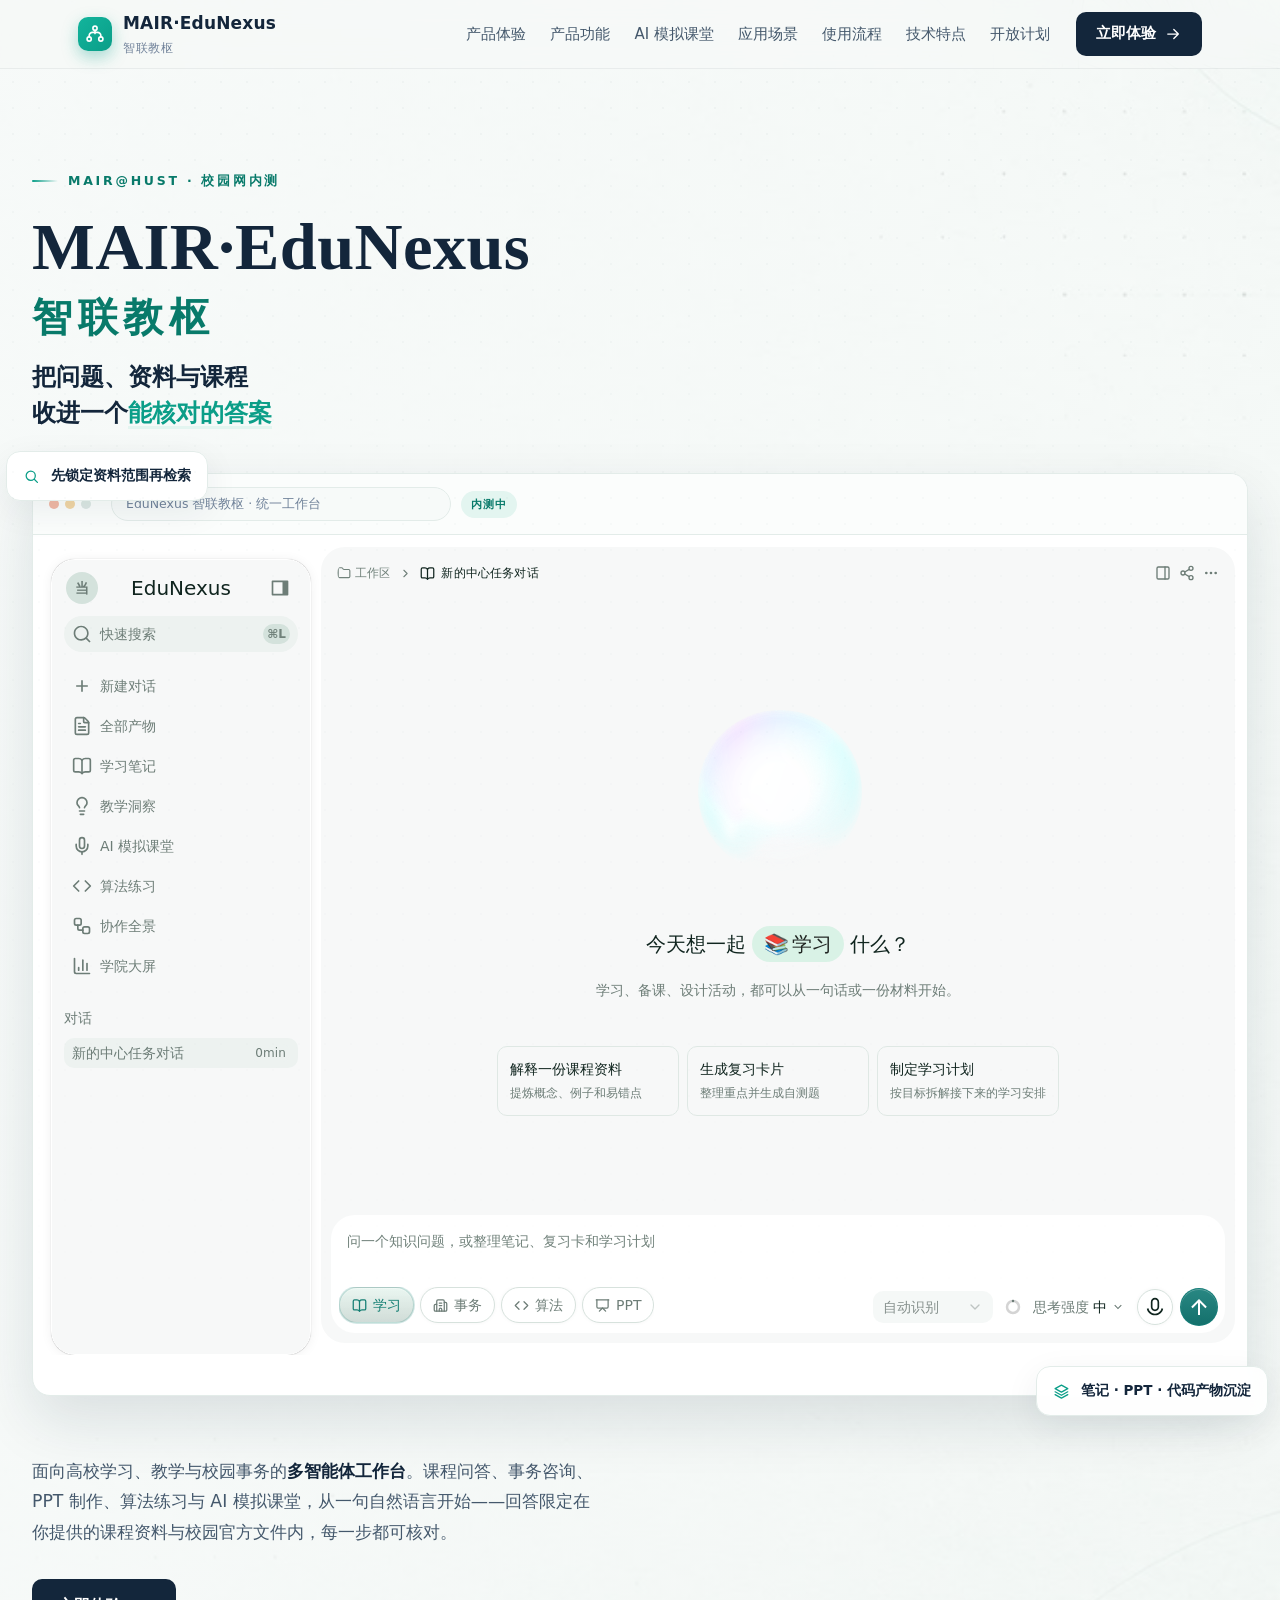
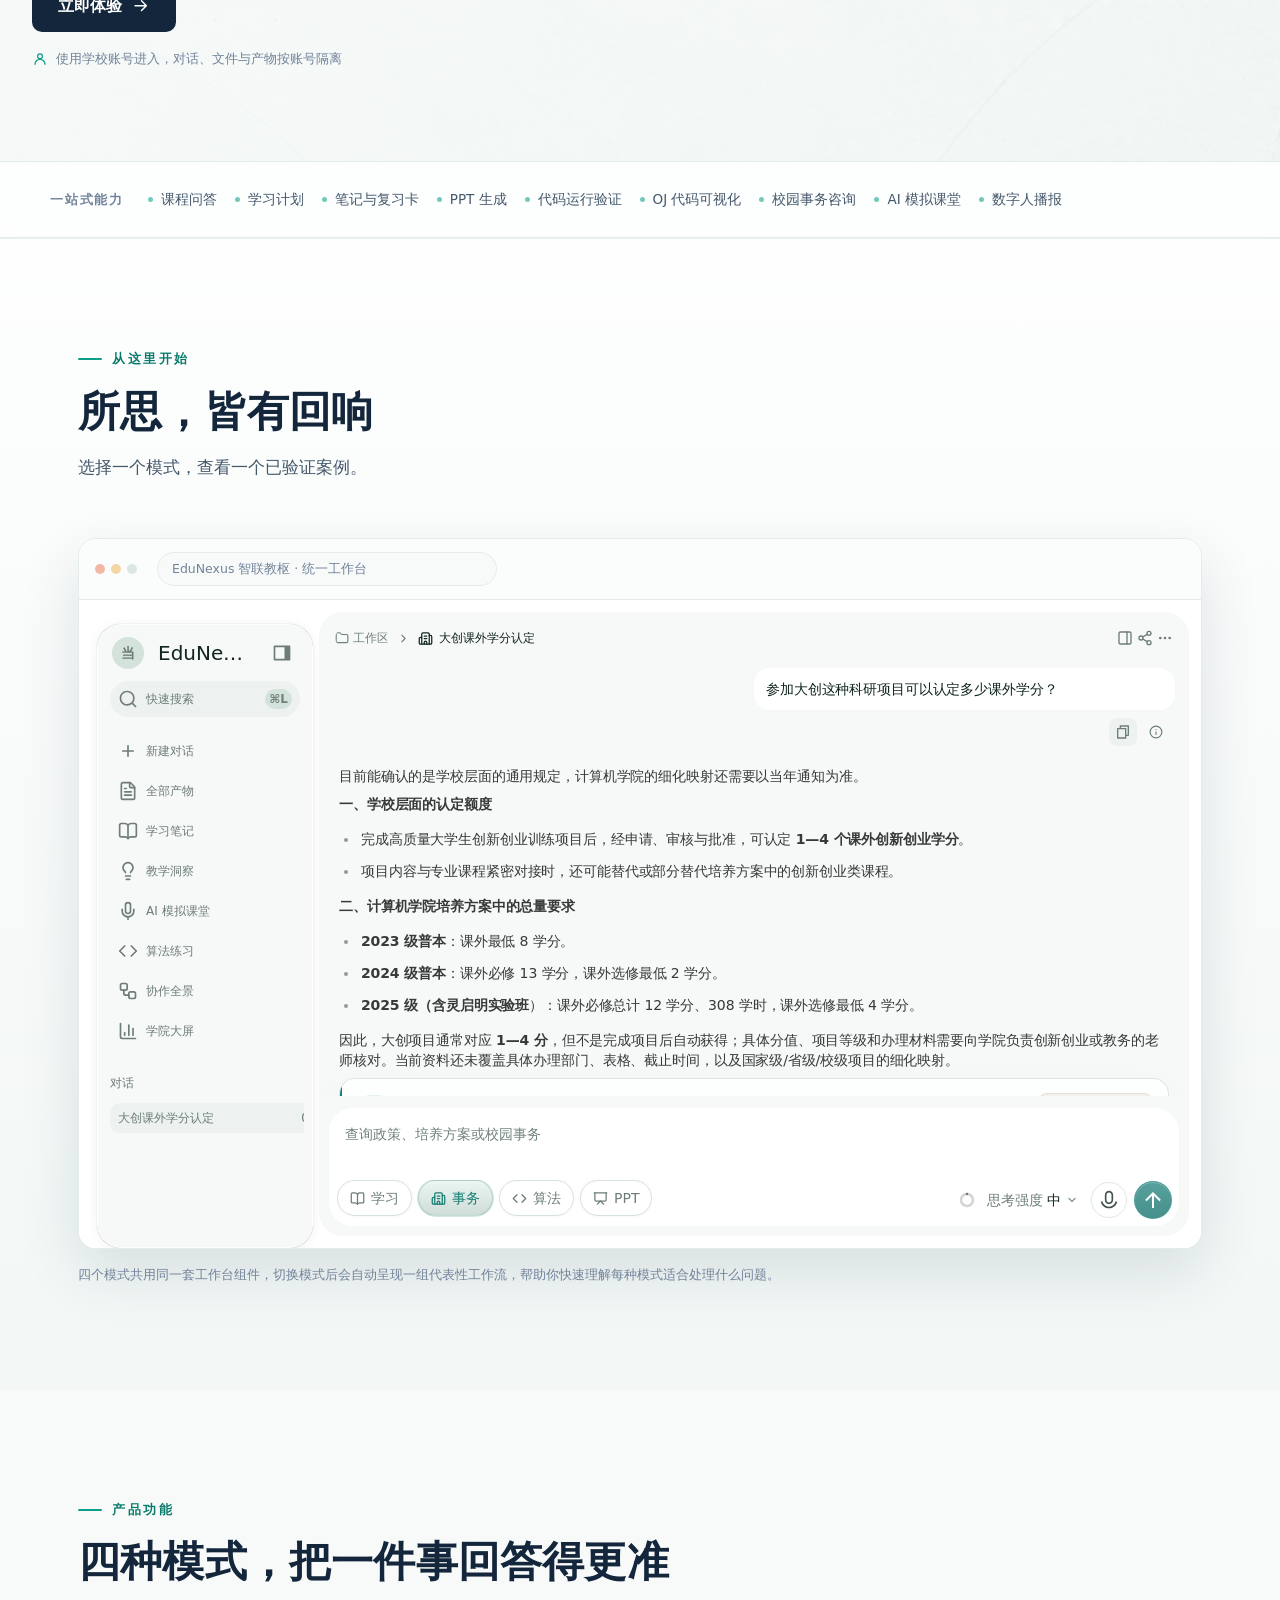
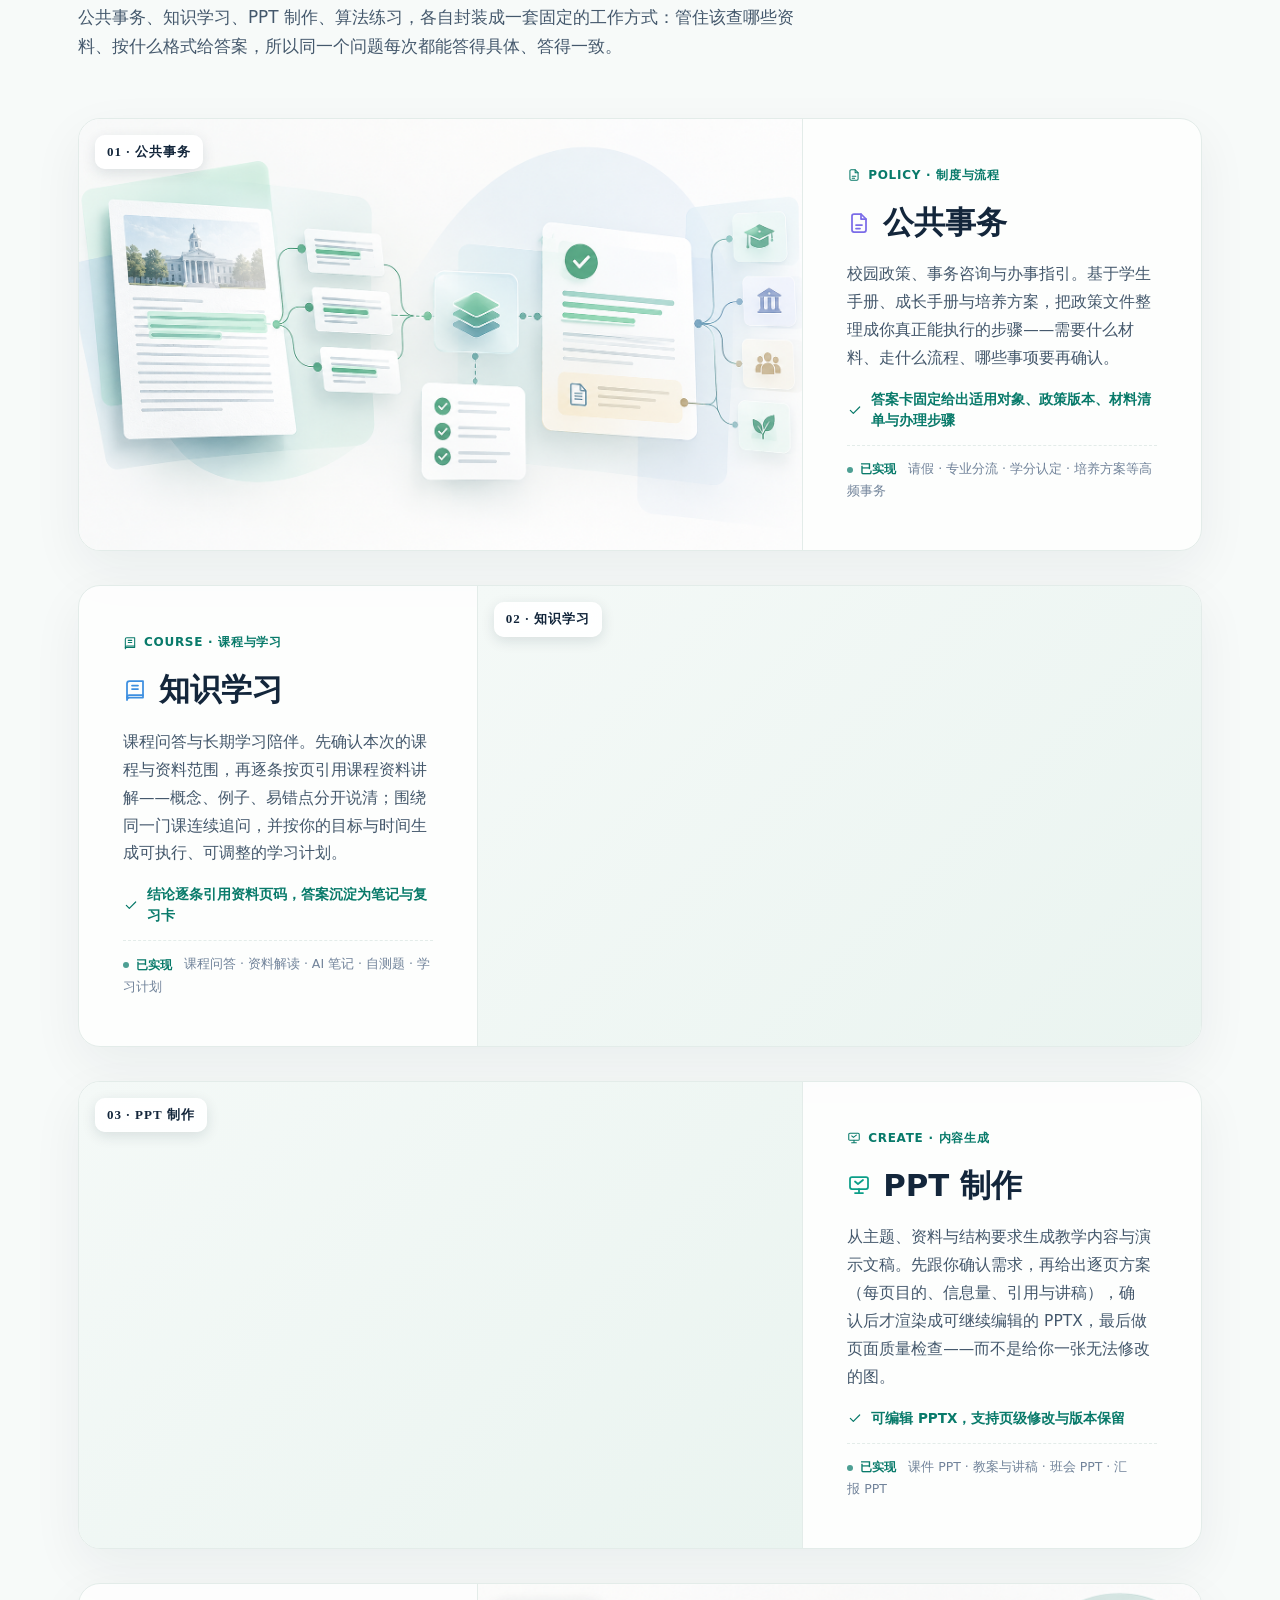
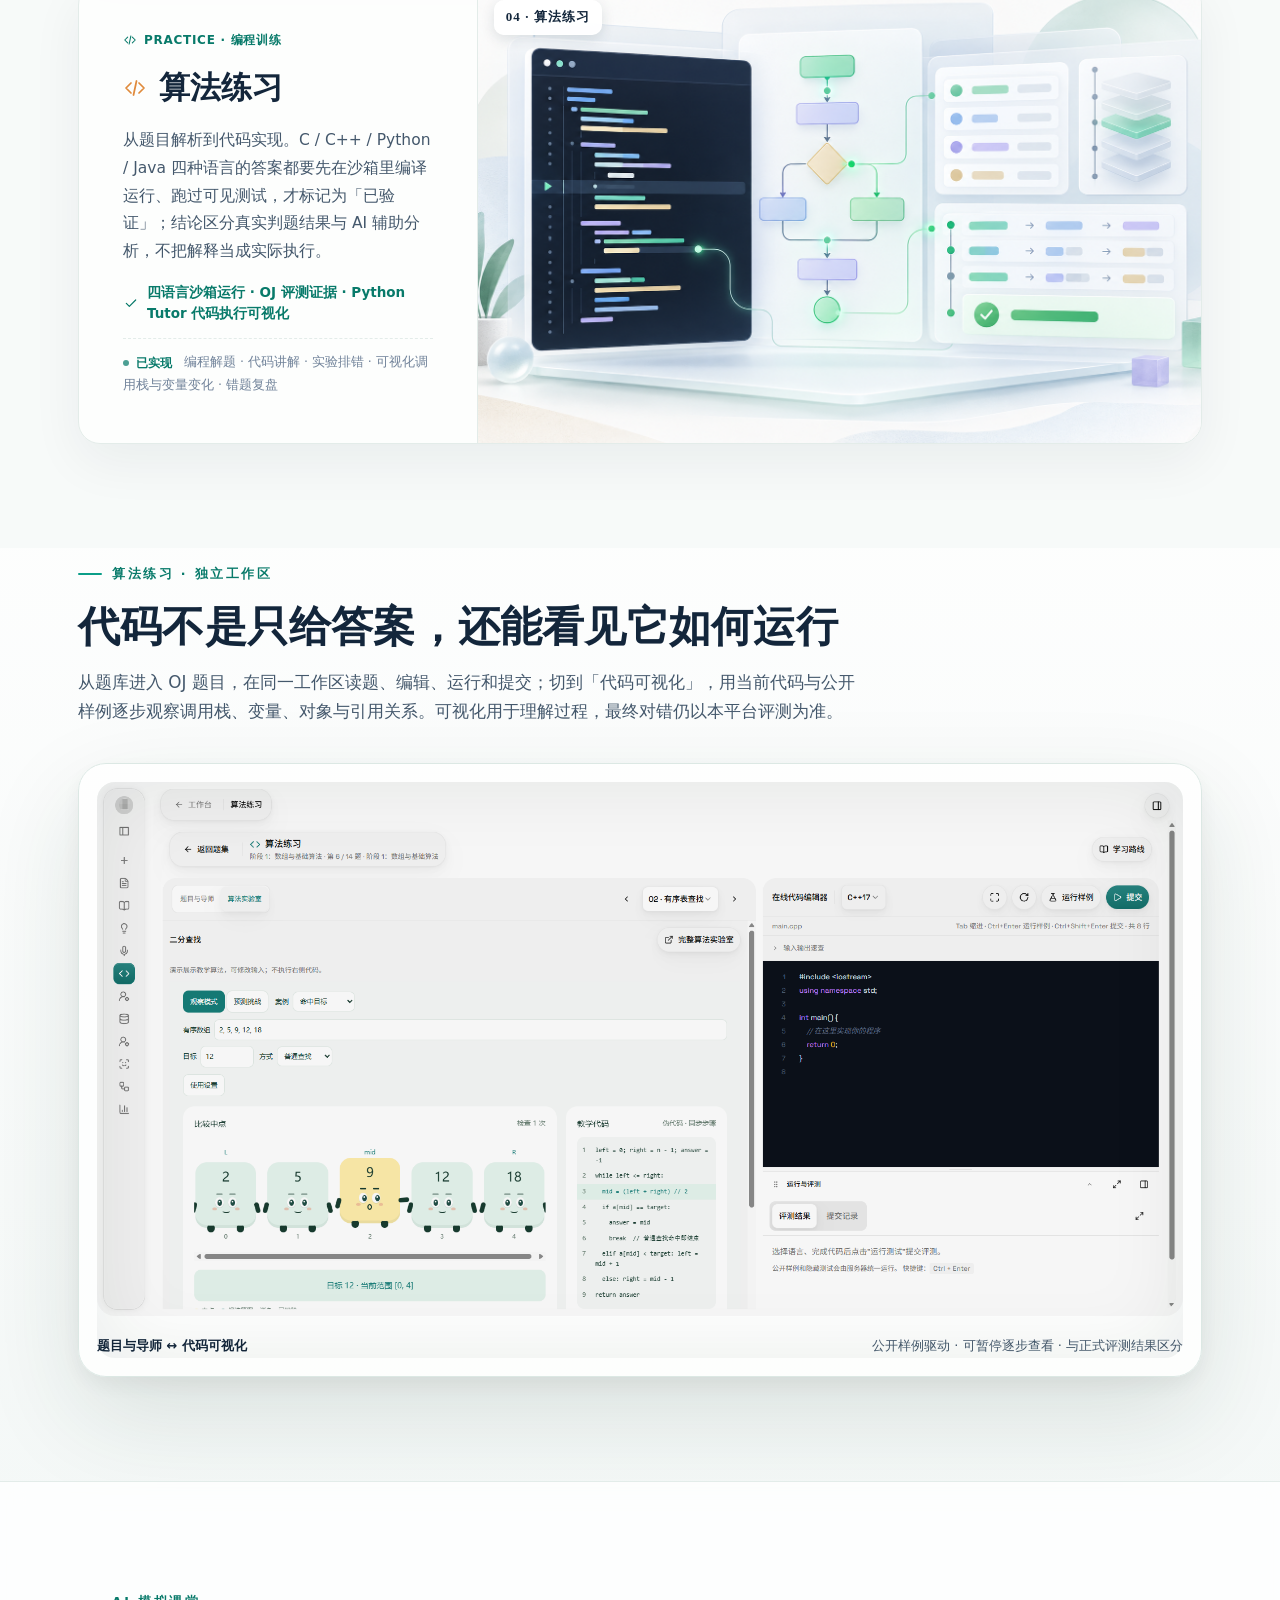
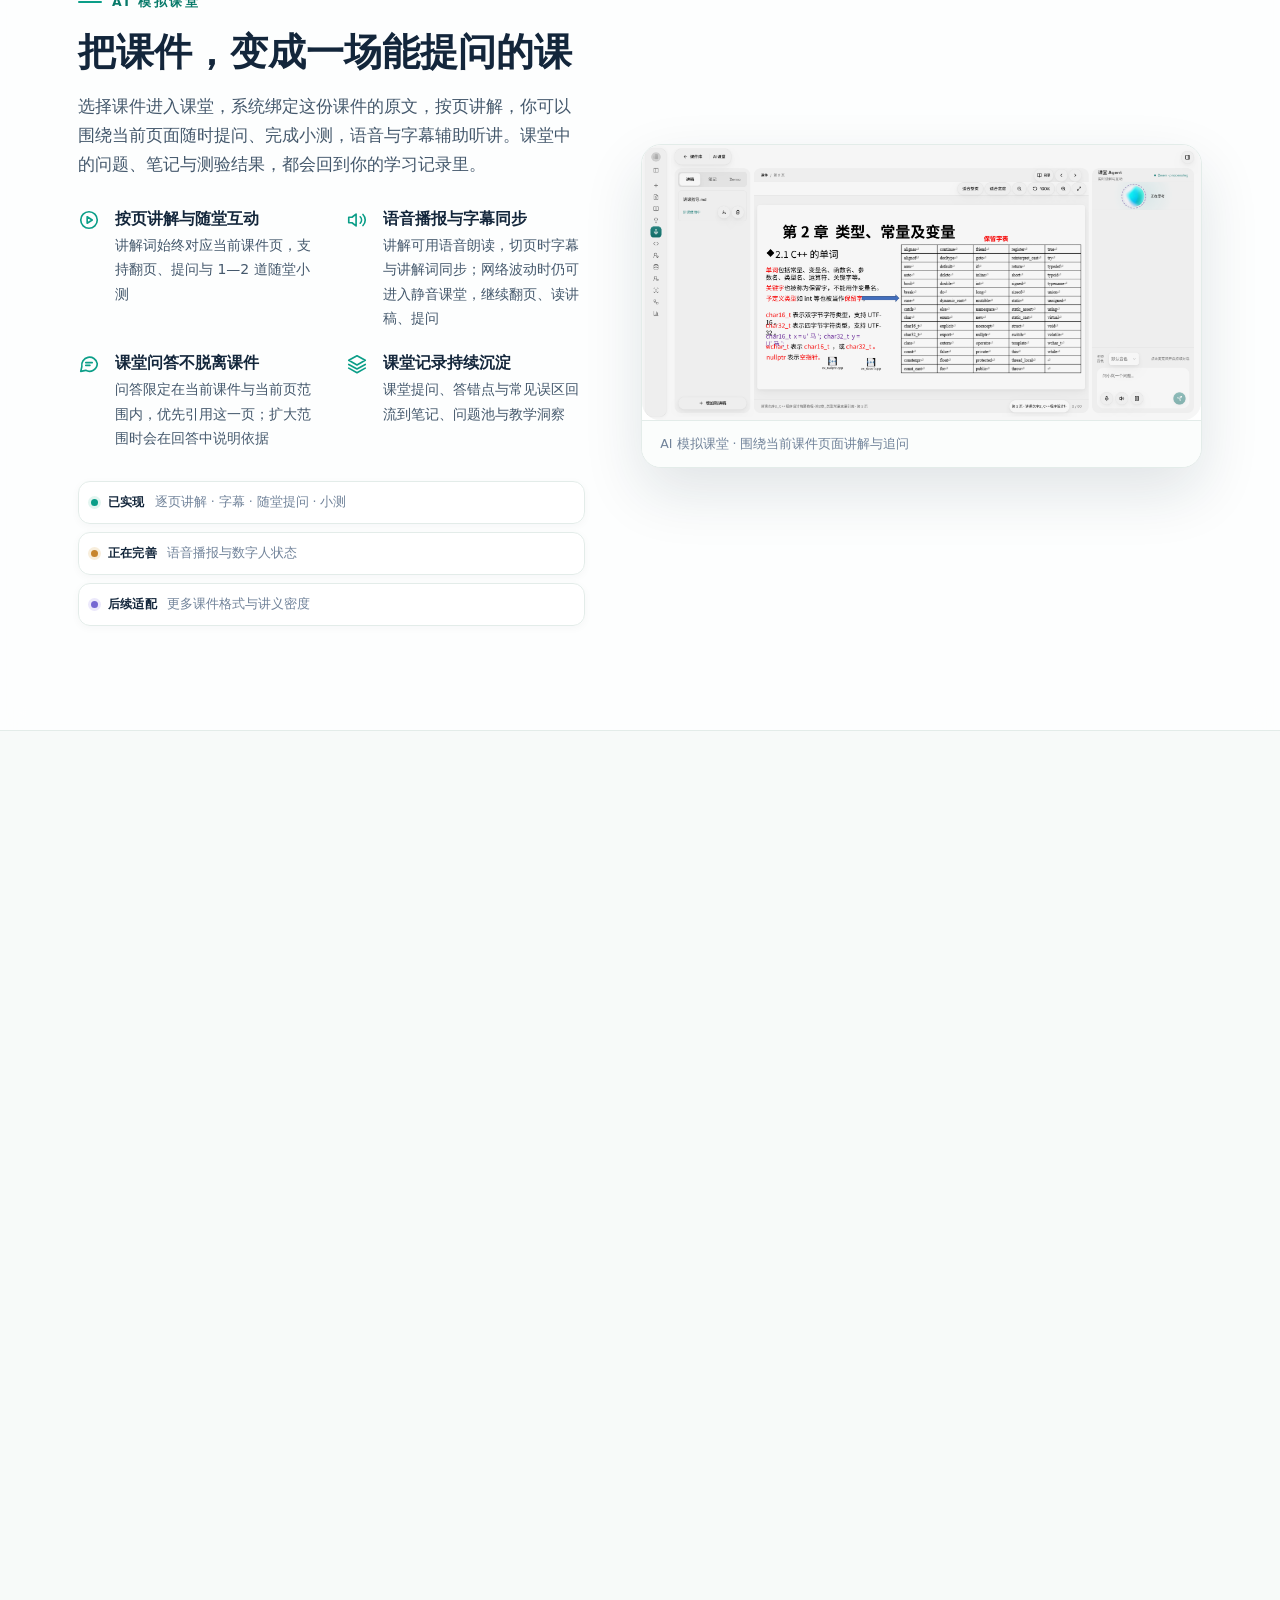
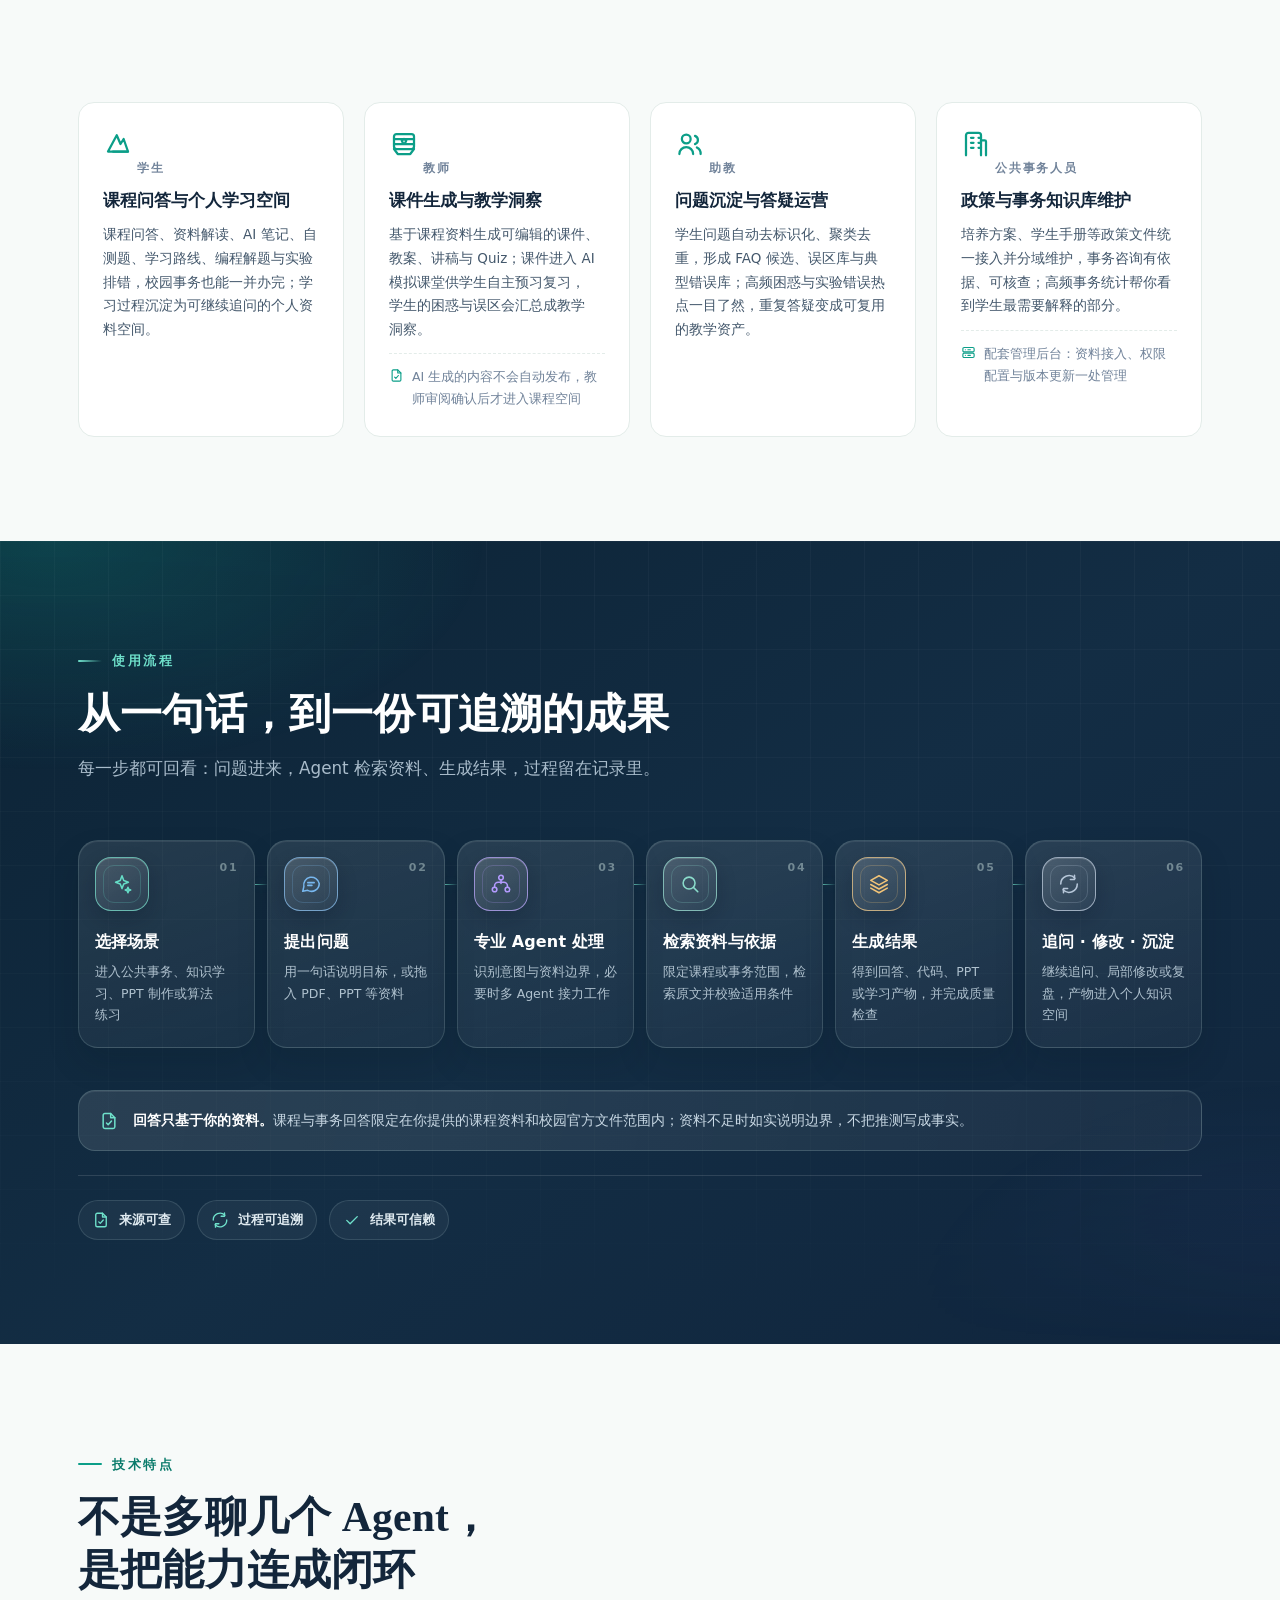
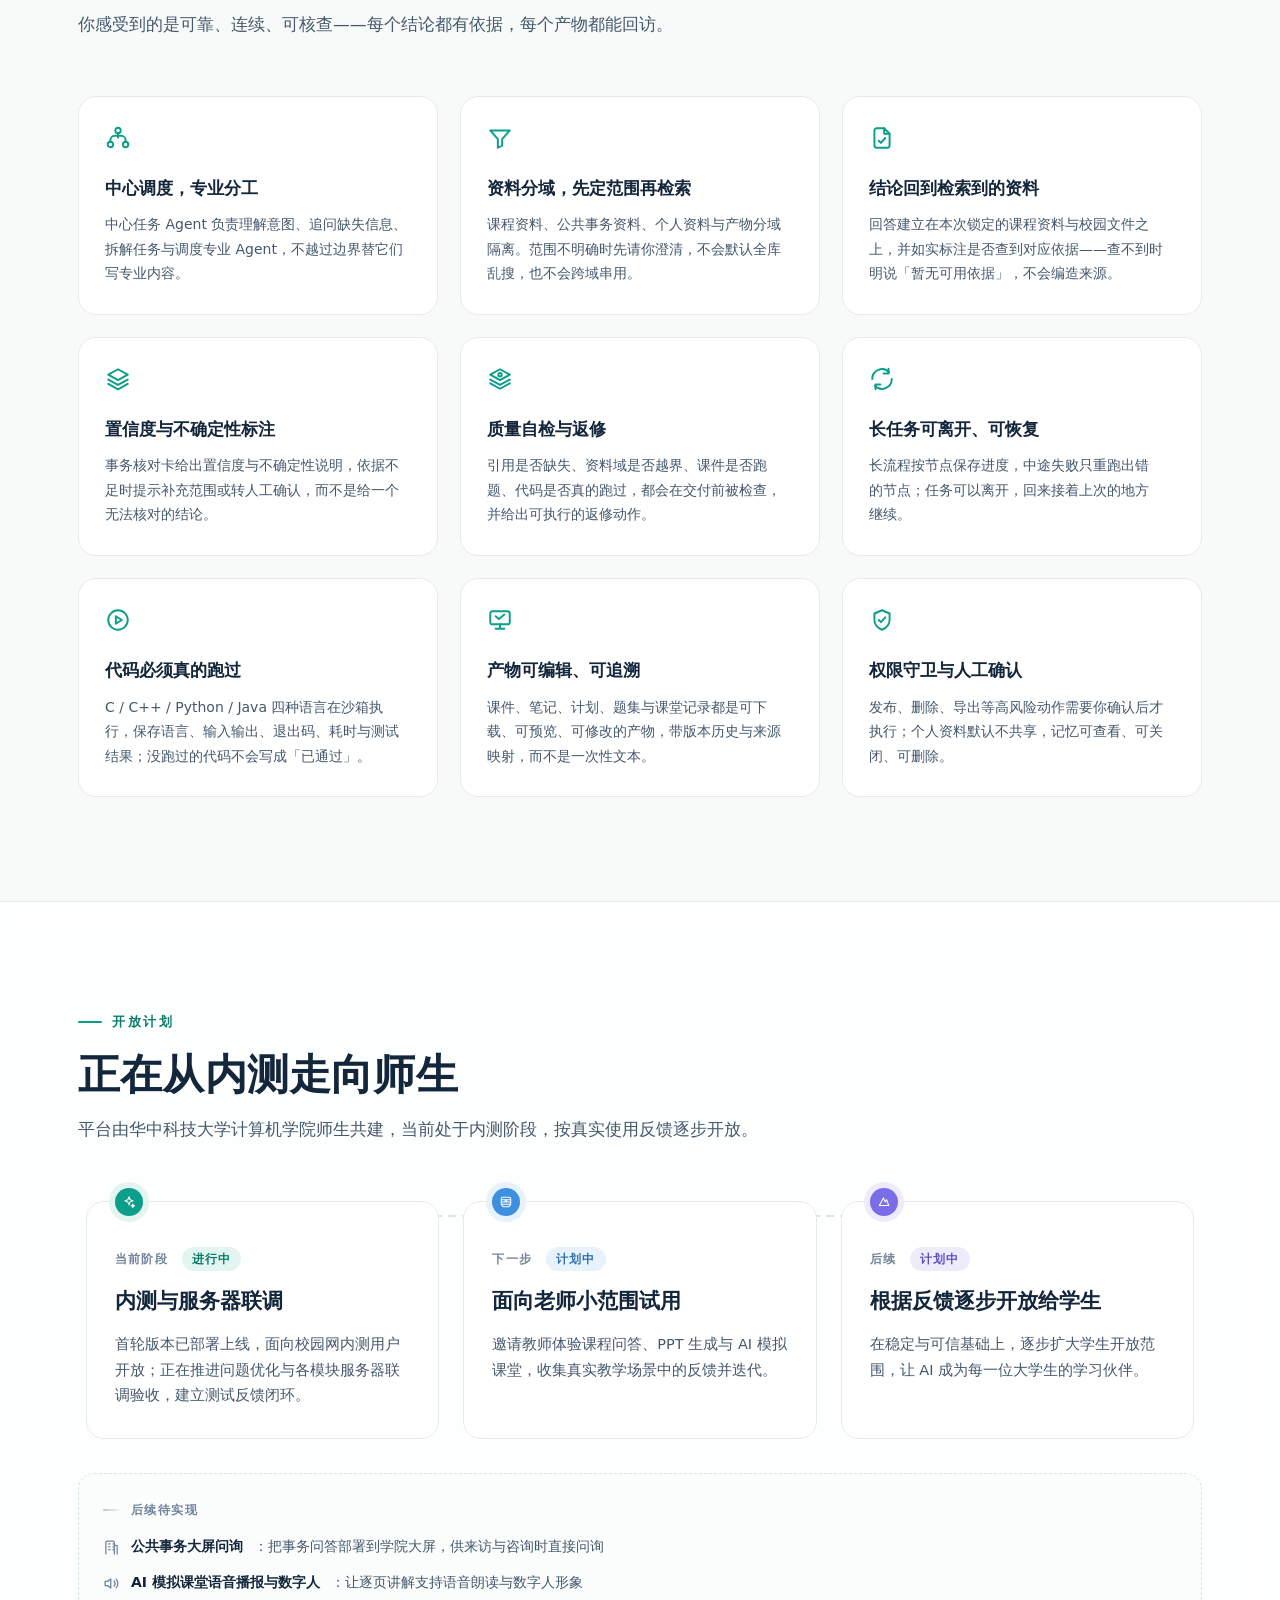
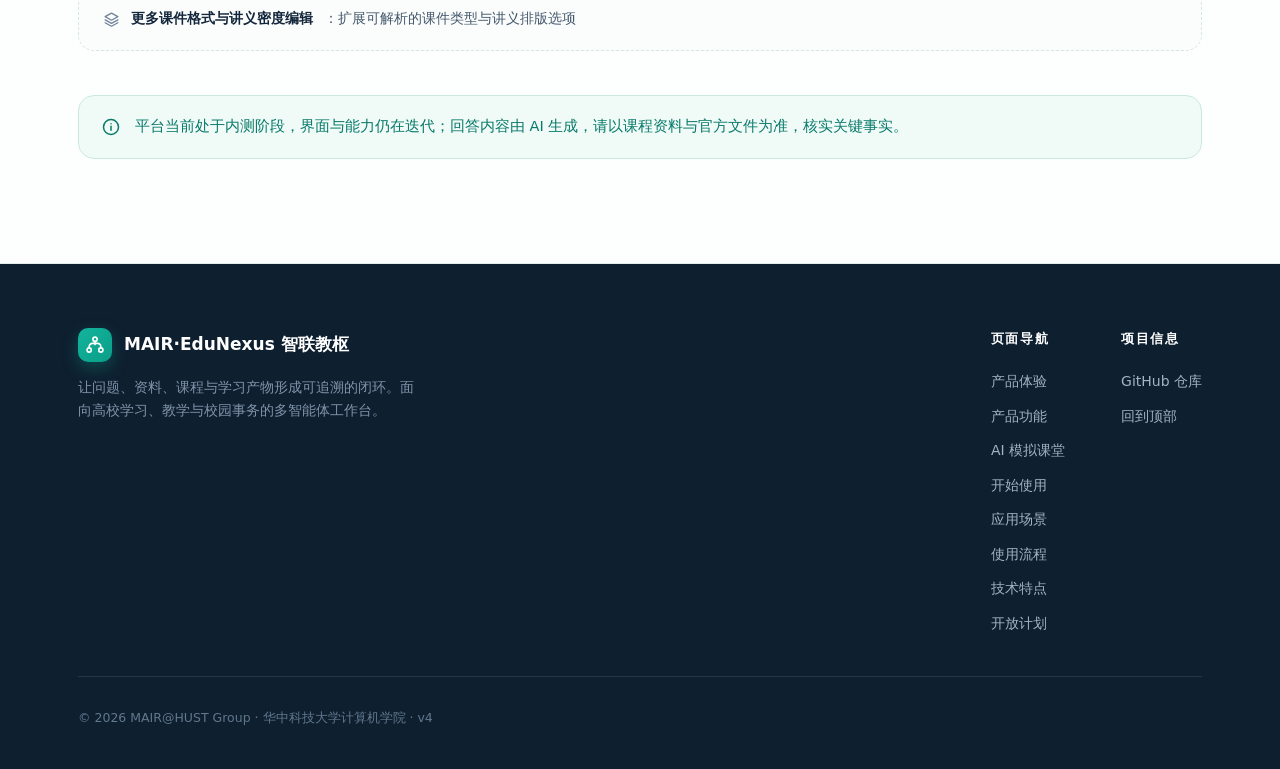
==== index.html @ 224f0495 "feat: publish EduNexus standalone homepage" ====
<!DOCTYPE html>
<html lang="zh-CN"><head>
<meta charset="UTF-8">
<meta name="viewport" content="width=device-width, initial-scale=1.0">
<title>EduNexus 智联教枢 — 把问题、资料与课程收进一个能核对的答案</title>
<meta name="description" content="MAIR·EduNexus 智联教枢：面向高校学习、教学与校园事务的多智能体工作台。公共事务、知识学习、PPT 制作、算法练习四种模式，回答限定在你提供的资料范围内。">
<meta property="og:title" content="MAIR·EduNexus 智联教枢">
<meta property="og:description" content="把问题、资料与课程收进一个能核对的答案。面向高校学习、教学与校园事务的多智能体工作台。">
<meta property="og:type" content="website">
<meta name="theme-color" content="#0B9E88">
<link rel="stylesheet" href="assets/edunexus-ui.css">
<link rel="icon" href="data:image/svg+xml,%3Csvg xmlns='http://www.w3.org/2000/svg' viewBox='0 0 64 64'%3E%3Crect width='64' height='64' rx='14' fill='%230B9E88'/%3E%3Ccircle cx='20' cy='32' r='7' fill='white'/%3E%3Ccircle cx='44' cy='32' r='7' fill='white'/%3E%3Cpath d='M27 32h10' stroke='white' stroke-width='3.5' stroke-linecap='round'/%3E%3C/svg%3E">
<link rel="preconnect" href="https://miaoda.feishu.cn">
<!-- 字体非阻塞加载：先渲染系统字体，字体到位后无闪烁切换（避免 4G 下首屏被字体请求卡住） -->
<link rel="preload" as="style" href="https://miaoda.feishu.cn/fonts/css2?family=Noto+Serif+SC:wght@600;700;900&amp;family=Noto+Sans+SC:wght@300;400;500;700&amp;display=swap">
<link rel="stylesheet" href="https://miaoda.feishu.cn/fonts/css2?family=Noto+Serif+SC:wght@600;700;900&amp;family=Noto+Sans+SC:wght@300;400;500;700&amp;display=swap" media="print" onload="this.media='all'">
<noscript><link rel="stylesheet" href="https://miaoda.feishu.cn/fonts/css2?family=Noto+Serif+SC:wght@600;700;900&amp;family=Noto+Sans+SC:wght@300;400;500;700&amp;display=swap"></noscript>
<!-- 首屏主图提前拉取，缩短 LCP -->
<style>
/* ============================================================
   MAIR·EduNexus 智联教枢 — 产品介绍主页 v4
   设计令牌 / Design Tokens
   ============================================================ */
:root{
  --brand:#0B9E88;
  --brand-deep:#087A6A;
  --brand-soft:#E3F5F0;
  --brand-tint:#F0FAF7;
  --ink:#13263B;
  --ink-soft:#44586C;
  --ink-faint:#71839A;
  --paper:#F7FAF9;
  --card:#FFFFFF;
  --line:#E3ECE9;
  --purple:#7B6CE8;
  --blue:#3D8FE0;
  --amber:#E08A3C;
  --font-display:"Noto Serif SC","Songti SC","SimSun",serif;
  --font-body:"Noto Sans SC","PingFang SC","Microsoft YaHei",sans-serif;
  --radius:20px;
  --shadow:0 10px 34px rgba(19,38,59,.07);
  --shadow-lg:0 24px 60px rgba(19,38,59,.12);
  --ease:cubic-bezier(.2,.7,.2,1);
}
*{margin:0;padding:0;box-sizing:border-box}
html{scroll-behavior:smooth;-webkit-text-size-adjust:100%}
body{font-family:var(--font-body);color:var(--ink)!important;background-color:var(--paper)!important;background-image:url('assets/images/site-paper-field.jpg')!important;background-position:center top!important;background-size:cover!important;background-attachment:fixed!important;background-repeat:no-repeat!important;line-height:1.75;font-weight:400;-webkit-font-smoothing:antialiased;text-rendering:optimizeLegibility}
img{display:block;max-width:100%}
a{color:inherit;text-decoration:none}
section{scroll-margin-top:84px}
.wrap{max-width:1180px;margin:0 auto;padding:0 28px}
.icon{width:1.25em;height:1.25em;display:inline-block;vertical-align:-.22em;fill:none;stroke:currentColor;stroke-width:1.8;stroke-linecap:round;stroke-linejoin:round;flex:none}
.sr-only{position:absolute;width:1px;height:1px;padding:0;margin:-1px;overflow:hidden;clip:rect(0 0 0 0);white-space:nowrap;border:0}

/* ============ 顶部导航 ============ */
.nav{position:sticky;top:0;z-index:50;background:rgba(247,250,249,.88);backdrop-filter:blur(12px);-webkit-backdrop-filter:blur(12px);border-bottom:1px solid rgba(19,38,59,.06)}
.nav-inner{display:flex;align-items:center;gap:26px;height:68px}
.brand{display:flex;align-items:center;gap:11px;font-weight:700;font-size:17px;letter-spacing:.01em}
.brand-mark{width:34px;height:34px;border-radius:10px;background:linear-gradient(135deg,#12B49C,#0B9E88);display:grid;place-items:center;color:#fff;flex:none;box-shadow:0 6px 16px rgba(11,158,136,.35)}
.brand-mark svg{width:20px;height:20px;stroke-width:2}
.brand-sub{color:var(--ink-faint);font-size:12px;font-weight:500;display:block;letter-spacing:.06em;font-style:normal}
.nav-links{display:flex;align-items:center;gap:24px;margin-left:auto;font-size:15px;color:var(--ink-soft)}
.nav-links a{transition:color .2s}
.nav-links a:hover{color:var(--brand)}
.nav-login{color:var(--ink);font-weight:600}
.nav-login:hover{color:var(--brand-deep)!important}
.nav-cta{display:inline-flex;align-items:center;gap:8px;background:var(--ink);color:#fff;border-radius:999px;padding:9px 20px;font-size:14.5px;font-weight:600;transition:background .2s,transform .2s;margin-left:2px}
.nav-cta:hover{background:var(--brand-deep);transform:translateY(-1px);color:#fff!important}
.experience-menu{position:relative;display:inline-flex;z-index:30}
.experience-trigger{cursor:pointer}
.experience-options{position:absolute;top:calc(100% + 10px);right:0;display:none;width:268px;padding:8px;border:1px solid var(--line);border-radius:16px;background:rgba(255,255,255,.97);box-shadow:0 18px 44px rgba(19,38,59,.16);backdrop-filter:blur(14px)}
.experience-menu.is-open .experience-options{display:grid;gap:4px}
.experience-option{display:grid;gap:3px;padding:12px 13px;border-radius:11px;color:var(--ink);transition:background .18s,transform .18s}
.experience-option:hover{background:var(--paper);color:var(--ink);transform:translateY(-1px)}
.experience-option strong{font-size:14px;font-weight:700}
.experience-option span{font-size:12px;color:var(--ink-faint);line-height:1.45}
.hero-ctas .experience-options{left:0;right:auto}
.nav-toggle{display:none;background:none;border:1px solid var(--line);border-radius:10px;padding:8px 11px;cursor:pointer;color:var(--ink);margin-left:auto}
@media(max-width:920px){
  .nav-links,.nav-cta,.nav-links .experience-menu{display:none}
  .nav-toggle{display:inline-flex}
  .nav-links.open{display:flex;position:absolute;top:68px;left:0;right:0;flex-direction:column;align-items:flex-start;gap:4px;background:#fff;border-bottom:1px solid var(--line);padding:14px 28px 18px;box-shadow:var(--shadow)}
  .nav-links.open a{width:100%;padding:10px 0;border-bottom:1px dashed var(--line);font-size:16px}
  .nav-links.open .experience-menu{display:inline-flex;margin-top:14px}
  .nav-links.open .experience-menu .experience-trigger{display:inline-flex}
  .nav-links.open .experience-options{top:calc(100% + 6px);left:0;right:auto}
  .nav-links.open .nav-login{display:flex;width:100%;padding:10px 0;border-bottom:1px dashed var(--line);font-size:16px;justify-content:flex-start}
}

/* ============ 首屏 Hero ============ */
.hero{position:relative;overflow:hidden;padding:96px 0 90px;background:linear-gradient(90deg,rgba(247,250,249,.94),rgba(247,250,249,.68)),url('assets/images/site-paper-field.jpg') center/cover no-repeat}
.hero::after{content:"";position:absolute;inset:0;background-image:radial-gradient(rgba(19,38,59,.055) 1px,transparent 1px);background-size:26px 26px;mask-image:linear-gradient(180deg,rgba(0,0,0,.5),transparent 78%);-webkit-mask-image:linear-gradient(180deg,rgba(0,0,0,.5),transparent 78%);pointer-events:none}
.hero-grid{position:relative;display:grid;grid-template-columns:1.02fr .98fr;gap:56px;align-items:center}
.eyebrow{display:inline-flex;align-items:center;gap:10px;font-size:12.5px;font-weight:700;letter-spacing:.22em;color:var(--brand-deep);text-transform:uppercase;margin-bottom:22px}
.eyebrow::before{content:"";width:26px;height:2px;border-radius:2px;background:linear-gradient(90deg,var(--brand),transparent)}
.hero h1{font-family:var(--font-display);font-weight:900;font-size:clamp(2.7rem,5.2vw,4.35rem);line-height:1.12;letter-spacing:.005em;color:var(--ink)}
.hero h1 .zh{display:block;font-size:.6em;font-weight:700;color:var(--brand-deep);margin-top:12px;letter-spacing:.14em;font-style:normal}
.hero-slogan{font-family:var(--font-display);font-size:clamp(1.18rem,2vw,1.5rem);font-weight:600;color:var(--ink);margin-top:24px;line-height:1.5}
.hero-slogan em{font-style:normal;color:var(--brand);border-bottom:3px solid var(--brand-soft)}
.hero-sub{color:var(--ink-soft);font-size:clamp(.98rem,1.35vw,1.08rem);margin-top:16px;max-width:52ch}
.hero-sub b{color:var(--ink);font-weight:700}
.hero-ctas{display:flex;flex-wrap:wrap;gap:14px;margin-top:32px}
.btn{display:inline-flex;align-items:center;gap:9px;border-radius:999px;padding:13px 26px;font-size:15.5px;font-weight:600;transition:transform .2s var(--ease),box-shadow .2s,background .2s;border:0;cursor:pointer;font-family:var(--font-body)}
.btn-primary{background:var(--ink);color:#fff}
.btn-primary:hover{background:var(--brand-deep);transform:translateY(-2px);box-shadow:0 12px 28px rgba(11,158,136,.28)}
.btn-ghost{background:#fff;color:var(--ink);border:1px solid var(--line)}
.btn-ghost:hover{border-color:var(--brand);color:var(--brand-deep);transform:translateY(-2px);box-shadow:var(--shadow)}
.hero-note{margin-top:16px;font-size:13px;color:var(--ink-faint);display:flex;align-items:center;gap:8px}
.hero-note .icon{width:16px;height:16px;color:var(--brand)}

/* 角色入口：首屏直接说明「谁用、得到什么」；点击在原位展开，不跳转 */
.role-entries{display:flex;flex-direction:column;gap:10px;margin-top:26px;max-width:460px}
.role-entry{background:rgba(255,255,255,.78);border:1px solid var(--line);border-radius:14px;backdrop-filter:blur(6px);transition:border-color .22s var(--ease),box-shadow .22s var(--ease)}
.role-entry.is-open{border-color:#BFE0D8;box-shadow:0 12px 30px rgba(11,158,136,.13)}
.re-head{display:flex;align-items:center;gap:13px;padding:13px 15px;width:100%;background:none;border:0;font-family:inherit;text-align:left;cursor:pointer;border-radius:14px}
.re-ico{flex:none;width:38px;height:38px;border-radius:11px;display:grid;place-items:center;background:var(--brand-soft);color:var(--brand-deep)}
.re-ico .icon{width:20px;height:20px}
.role-entry[data-role="teacher"] .re-ico{background:#EAF1FD;color:#2F6FB5}
.role-entry[data-role="staff"] .re-ico{background:#F0EDFD;color:#5B4FBF}
.re-body{flex:1;min-width:0}
.re-body b{display:block;font-size:14.5px;font-weight:700;color:var(--ink);line-height:1.3}
.re-body span{display:block;font-size:12.5px;color:var(--ink-faint);margin-top:3px;line-height:1.5}
.re-go{flex:none;width:16px;height:16px;color:var(--ink-faint);transition:transform .28s var(--ease),color .22s var(--ease)}
.role-entry.is-open .re-go{transform:rotate(90deg);color:var(--brand)}
.re-panel{display:grid;grid-template-rows:0fr;transition:grid-template-rows .32s var(--ease)}
.role-entry.is-open .re-panel{grid-template-rows:1fr}
.re-panel-in{overflow:hidden}
.re-panel-body{padding:0 15px 15px 66px;border-top:1px solid transparent}
.role-entry.is-open .re-panel-body{border-top-color:var(--line)}
.re-cap{font-size:12px;font-weight:700;color:var(--brand-deep);letter-spacing:.03em;margin:13px 0 9px}
.re-list{display:grid;gap:7px;margin:0;padding:0;list-style:none}
.re-list li{position:relative;padding-left:15px;font-size:13px;color:var(--ink-soft);line-height:1.65}
.re-list li::before{content:"";position:absolute;left:0;top:8px;width:5px;height:5px;border-radius:50%;background:#A9DCCF}
.re-list li b{font-weight:600;color:var(--ink)}
.re-bound{margin-top:11px;font-size:12px;color:var(--ink-faint);line-height:1.6;display:flex;gap:7px}
.re-bound .icon{width:13px;height:13px;flex:none;color:var(--brand);margin-top:2.5px}
@media(max-width:560px){.role-entries{max-width:none}.re-panel-body{padding-left:15px}}

/* Hero 界面框架 */
.hero-visual{position:relative;min-width:0}
.hero-grid{display:flex;flex-direction:column;gap:42px;align-items:stretch}
.hero-visual{order:0;width:100%;margin:0}
.hero-copy{display:contents}
.hero-heading{order:0;width:100%;text-align:left}
.hero-details{order:2;width:100%;max-width:780px;align-self:flex-start;text-align:left;padding-top:2px}
.hero-visual{order:1}
.hero-copy .hero-sub{max-width:52ch}
.hero-copy .hero-ctas{justify-content:flex-start}
.hero-copy .hero-note{justify-content:flex-start}
.hero-copy .role-entries{display:none}
.hero-copy .eyebrow{margin-bottom:18px}
.hero-copy .hero-slogan{margin-top:18px}
.hero-visual .browser{width:100%}
.hero>.wrap{max-width:1420px;padding-left:32px;padding-right:32px}
.hero-visual .real-platform-toolbar{display:none}
.hero-visual .real-platform-window{min-height:860px;border:0;border-radius:0;box-shadow:none;background:transparent}
.hero-visual .real-platform-viewport{height:820px;border-radius:0;background:transparent}
.hero-visual .hero-showcase-slot{height:100%;border-radius:0}
.hero-visual .hero-showcase-slot iframe{display:block;width:100%;height:100%;border:0}
.browser{background:#fff;border:1px solid var(--line);border-radius:18px;box-shadow:var(--shadow-lg);overflow:hidden}
.browser-bar{display:flex;align-items:center;gap:10px;padding:13px 16px;background:#FBFDFC;border-bottom:1px solid var(--line)}
.bb-dots{display:flex;gap:6px}
.bb-dots i{width:10px;height:10px;border-radius:50%;background:#DCE7E3}
.bb-dots i:first-child{background:#F2B8A5}
.bb-dots i:nth-child(2){background:#F2D6A5}
.bb-url{margin-left:10px;flex:1;max-width:340px;font-size:12.5px;color:var(--ink-faint);background:var(--paper);border:1px solid var(--line);border-radius:999px;padding:5px 14px;white-space:nowrap;overflow:hidden;text-overflow:ellipsis}
.bb-tag{font-size:11px;font-weight:700;color:var(--brand-deep);background:var(--brand-soft);border-radius:999px;padding:4px 10px;letter-spacing:.08em;flex:none}
.hero-shot{position:relative}
.hero-shot img{width:100%;height:auto;display:block}
.float-chip{position:absolute;background:rgba(255,255,255,.94);backdrop-filter:blur(8px);border:1px solid var(--line);border-radius:14px;box-shadow:var(--shadow);padding:12px 16px;display:flex;align-items:center;gap:11px;font-size:13.5px;font-weight:600;color:var(--ink)}
.float-chip .icon{color:var(--brand)}
.fc1{top:-22px;left:-26px;animation:floaty 5.5s ease-in-out infinite}
.fc2{bottom:-20px;right:-20px;animation:floaty 5.5s ease-in-out 1.6s infinite}
@keyframes floaty{0%,100%{transform:translateY(0)}50%{transform:translateY(-9px)}}
@media(max-width:980px){
  .hero{padding:64px 0 72px}
  .hero-grid{gap:38px}
  .hero-visual{order:0;max-width:none;margin:0 auto}
  .hero-copy{padding-top:0}
  .fc1{left:6px}
  .fc2{right:6px}
}
@media(max-width:520px){
  .hero h1{font-size:clamp(1.85rem,9.4vw,2.4rem)}
  .hero-slogan{font-size:1.15rem}
}

/* ============ 能力速览条 ============ */
.cap-strip{border-top:1px solid var(--line);border-bottom:1px solid var(--line);background:rgba(255,255,255,.72);backdrop-filter:blur(12px);-webkit-backdrop-filter:blur(12px)}
.cap-inner{display:flex;flex-wrap:wrap;align-items:center;gap:10px 18px;padding:22px 0}
.cap-label{font-size:12.5px;font-weight:700;letter-spacing:.14em;color:var(--ink-faint);margin-right:6px}
.cap-pill{display:inline-flex;align-items:center;gap:8px;font-size:13.5px;color:var(--ink-soft);padding:4px 0;transition:color .2s}
.cap-pill::before{content:"";width:5px;height:5px;border-radius:50%;background:var(--brand);opacity:.56;flex:none}
.cap-pill:hover{color:var(--brand-deep)}

/* ============ 通用区块 ============ */
.section{padding:104px 0}
.sec-head{max-width:740px;margin-bottom:56px}
.sec-eyebrow{display:inline-flex;align-items:center;gap:10px;font-size:12.5px;font-weight:700;letter-spacing:.2em;color:var(--brand-deep);text-transform:uppercase;margin-bottom:16px}
.sec-eyebrow::before{content:"";width:24px;height:2px;border-radius:2px;background:var(--brand)}
.sec-head h2{font-family:var(--font-display);font-weight:700;font-size:clamp(1.85rem,3.3vw,2.6rem);line-height:1.26;letter-spacing:.005em}
.sec-head p{color:var(--ink-soft);margin-top:14px;font-size:1.05rem}

/* ============ 四种模式 ============ */
.modes-grid{display:grid;grid-template-columns:1fr 1fr;gap:28px}
.mode-card{background:var(--card);border:1px solid var(--line);border-radius:var(--radius);overflow:hidden;transition:transform .3s var(--ease),box-shadow .3s;display:flex;flex-direction:column}
.mode-card:hover{transform:translateY(-5px);box-shadow:var(--shadow-lg)}
.mode-shot{position:relative;overflow:hidden;border-bottom:1px solid var(--line)}
.mode-shot img{width:100%;height:auto;transition:transform .5s var(--ease)}
.mode-card:hover .mode-shot img{transform:scale(1.025)}
.mode-num{position:absolute;top:16px;left:16px;background:rgba(255,255,255,.92);backdrop-filter:blur(6px);border:1px solid rgba(255,255,255,.6);border-radius:10px;font-family:var(--font-display);font-weight:700;font-size:13px;padding:5px 11px;color:var(--ink);letter-spacing:.08em;box-shadow:0 4px 14px rgba(19,38,59,.12);z-index:2}
.mode-body{padding:28px 30px 30px;display:flex;flex-direction:column;flex:1}
.mode-tag{display:inline-flex;align-items:center;gap:7px;font-size:12px;font-weight:700;letter-spacing:.06em;color:var(--brand-deep);text-transform:uppercase;margin-bottom:10px}
.mode-tag .icon{width:14px;height:14px}
.mode-title{display:flex;align-items:center;gap:12px;font-size:1.3rem;font-weight:700}
.mode-title .icon{width:24px;height:24px;padding:0;border-radius:0;stroke-width:1.75}
.mt-public .icon{color:var(--purple)}
.mt-learn .icon{color:var(--blue)}
.mt-ppt .icon{color:var(--brand)}
.mt-code .icon{color:var(--amber)}
.mode-desc{color:var(--ink-soft);margin-top:12px;font-size:15px}
.mode-out{display:flex;align-items:center;gap:8px;margin-top:16px;font-size:13.5px;font-weight:600;color:var(--brand-deep)}
.mode-out .icon{width:16px;height:16px}
.mode-status{margin-top:14px;font-size:12.5px;color:var(--ink-faint);border-top:1px dashed var(--line);padding-top:12px}
.status-badge{display:inline-flex;align-items:center;gap:7px;font-size:12px;font-weight:600;color:var(--ink-soft);padding:0;margin-right:12px}
.status-badge::before{content:"";width:6px;height:6px;border-radius:50%;background:currentColor;opacity:.72;flex:none}
.sb-live{color:var(--brand-deep)}
.sb-wip{color:#A86B1E}
.sb-plan{color:#6250B8}
@media(max-width:820px){.modes-grid{grid-template-columns:1fr}}

/* 产品能力改为 Linear 式纵向叙事：每个能力使用一张更大的真实工作台画面，
   文字与画面交替出现，避免四张小卡片把关键流程压缩成缩略图。 */
.modes-grid{display:grid;grid-template-columns:1fr;gap:34px}
.mode-card{display:grid;grid-template-columns:minmax(0,1.42fr) minmax(300px,.78fr);align-items:stretch;border-radius:22px;background:rgba(255,255,255,.78);box-shadow:0 18px 52px rgba(19,38,59,.06)}
.mode-card:nth-child(even){grid-template-columns:minmax(300px,.78fr) minmax(0,1.42fr)}
.mode-card:nth-child(even) .mode-shot{order:2;border-right:0;border-left:1px solid var(--line)}
.mode-card:nth-child(even) .mode-body{order:1}
.mode-shot{min-height:360px;border-bottom:0;border-right:1px solid var(--line);background:#f5faf8}
.mode-shot>div{height:100%;min-height:360px}
.mode-shot img{display:block;width:100%;height:100%;object-fit:cover;object-position:center;transition:transform .6s var(--ease),filter .6s var(--ease)}
.mode-card:hover .mode-shot img{transform:scale(1.018);filter:saturate(1.04)}
.mode-body{justify-content:center;padding:46px 44px 48px}
.mode-title{font-size:clamp(1.45rem,2.4vw,2rem)}
.mode-desc{font-size:15.5px;line-height:1.8}
.mode-out{line-height:1.55}
@media(max-width:820px){.mode-card,.mode-card:nth-child(even){display:flex;flex-direction:column}.mode-card:nth-child(even) .mode-shot{order:0;border-left:0;border-right:0;border-bottom:1px solid var(--line)}.mode-card:nth-child(even) .mode-body{order:0}.mode-shot,.mode-shot>div{min-height:250px}.mode-body{padding:30px 26px 32px}}
.feature-cinema{padding-top:10px;background:linear-gradient(180deg,rgba(255,255,255,.72) 0%,rgba(244,248,247,.86) 100%)}
.feature-cinema .sec-head{max-width:900px;margin-bottom:36px}
.feature-cinema .sec-head p{max-width:780px}
.feature-cinema-stage{position:relative;max-width:1320px;margin:auto;padding:18px;border:1px solid #dce8e4;border-radius:28px;background:rgba(255,255,255,.74);box-shadow:0 38px 100px rgba(21,57,45,.12),0 8px 24px rgba(21,57,45,.06)}
.feature-cinema-stage::after{content:"";position:absolute;inset:18px;border-radius:18px;pointer-events:none;box-shadow:inset 0 0 80px rgba(15,35,29,.08)}
.feature-cinema-stage [data-shot]{border-radius:18px;overflow:hidden;background:#f7faf9;aspect-ratio:1920/945}
.feature-cinema-stage img{display:block;width:100%;height:auto;min-height:0;object-fit:contain;object-position:center}
.feature-cinema-caption{display:flex;align-items:center;justify-content:space-between;gap:16px;flex-wrap:wrap;margin-top:19px;color:var(--ink-soft);font-size:13px}
.feature-cinema-caption strong{color:var(--ink);font-weight:700}
.classroom-grid{display:flex;flex-direction:column;gap:38px;align-items:stretch}
.classroom-copy{order:0;max-width:960px}
.classroom-shot{order:1;width:100%;max-width:1320px;margin:auto;border-radius:22px}
.classroom-shot [data-shot]{border-radius:18px;overflow:hidden;background:#f7faf9;aspect-ratio:1920/945}
.classroom-shot img{display:block;width:100%;height:auto;min-height:0;object-fit:contain;object-position:center}
.classroom-copy .feature-list{grid-template-columns:repeat(2,minmax(0,1fr));gap:19px 28px}
@media(max-width:820px){.feature-cinema-stage{padding:8px;border-radius:18px}.feature-cinema-stage [data-shot],.classroom-shot [data-shot]{aspect-ratio:1920/945}.feature-cinema-stage img,.classroom-shot img{min-height:0}.classroom-copy .feature-list{grid-template-columns:1fr}}

/* ============ 交互演示 · 还原真实工作台 ============ */
.demo-sec{background:linear-gradient(180deg,rgba(255,255,255,.78) 0%,rgba(242,247,246,.90) 100%);border-top:1px solid var(--line)}
.demo{margin-top:34px}
.demo-browser{box-shadow:var(--shadow-lg);overflow:hidden}
.demo-stage{background:#FAFCFB;height:clamp(360px,52vh,520px);overflow-y:auto;overflow-x:hidden;padding:0 0 4px;position:relative;scrollbar-width:thin;scrollbar-color:#CFDCD8 transparent;scroll-behavior:smooth}
.demo-stage::-webkit-scrollbar{width:8px}
.demo-stage::-webkit-scrollbar-thumb{background:#D6E2DE;border-radius:8px;border:2px solid #FAFCFB}
.demo-stage::-webkit-scrollbar-thumb:hover{background:#C2D3CE}
.demo-stage::-webkit-scrollbar-track{background:transparent}

/* —— 空态：球体 + 嵌字标题 + 你可能想问 —— */
.demo-hero{padding:22px 30px 20px;text-align:center;min-height:100%;display:flex;flex-direction:column;justify-content:center;transition:opacity .35s var(--ease),transform .35s var(--ease)}
.demo-hero.is-gone{display:none}/* 品牌球体：彩色网点 + 多色渐晕 + 不透光暗芯，颜色持续缓慢流动（按参考图还原）
   分层（自下而上）：① 深底 ② 色团 A/B/C 大幅游移混合 ③ 冷白高光 ④ 网点纹理
   ⑤ 暗芯（偏心、偏右下、边缘极柔） ⑥ 边缘球感（只压最外圈） */
/* 球体：参考真实平台——一颗有光泽的虹彩珍珠。
   受光在左上（过曝冷白），中上部一层青绿，右下偏金琥珀，
   右上角贴着球缘一小块柔和的暗影（把球体衬出体积），表面光滑、无网点。
   色相整体缓慢自转，颜色持续流动。 */
.demo-orb{position:relative;width:124px;height:124px;margin:0 auto 22px;border-radius:50%;isolation:isolate;
  background:#BFC9C8;overflow:hidden;
  box-shadow:0 20px 44px rgba(19,38,59,.20),0 3px 10px rgba(19,38,59,.10)}
.demo-orb i{position:absolute;inset:0;border-radius:50%;display:block;will-change:transform,opacity}
/* 体色：整体高调明亮的珍珠底，左上冷白、中段青瓷、左下暖米 */
.demo-orb .o-b{background:
    radial-gradient(circle at 40% 38%, #ffffff 0%, #f2f8f7 24%, #dcebe7 44%, #bcd8d1 62%, #96bdb5 80%, #6f9a94 94%, #567b76 100%);
  filter:blur(4px)}
/* 色相盘：青绿 / 金琥珀 / 藕紫 压在盘面不同方位，整体缓慢自转（screen 叠加，保证明亮通透） */
.demo-orb .o-a{background:
    conic-gradient(from 0deg,
      rgba(34,220,198,.55) 0deg, rgba(63,216,230,.42) 55deg, rgba(159,214,220,.24) 110deg,
      rgba(236,217,164,.34) 165deg, rgba(240,187,60,.52) 215deg, rgba(216,160,218,.36) 275deg,
      rgba(110,208,186,.46) 335deg, rgba(34,220,198,.55) 360deg);
  mix-blend-mode:soft-light;
  filter:blur(20px);
  animation:orbSpin 26s linear infinite}
/* 主光：左上过曝冷白，铺得开一点，像珍珠的高光晕 */
.demo-orb .o-d{background:
    radial-gradient(circle at 34% 28%, rgba(255,255,255,1) 0%, rgba(255,255,255,.96) 12%, rgba(250,254,254,.74) 28%, rgba(240,249,248,.34) 46%, transparent 66%);
  mix-blend-mode:screen;
  animation:orbLight 13s ease-in-out infinite}
/* 右上角的暗影月牙：从右上角贴着球缘压进来，范围收窄，越靠球心越透 */
.demo-orb .o-c{background:
    radial-gradient(circle at 92% -6%, rgba(10,15,19,.94) 0%, rgba(18,26,30,.80) 14%, rgba(34,46,50,.52) 27%, rgba(72,88,90,.22) 41%, transparent 56%);
  filter:blur(8px);
  animation:orbShade 17s ease-in-out infinite}
/* 球面明暗：只在右下侧回压一点体积感，左上一道极淡的高光边，整体不再压暗球缘 */
.demo-orb .o-rim{background:
    radial-gradient(circle at 68% 74%, transparent 54%, rgba(28,42,48,.10) 78%, rgba(16,26,32,.30) 100%);
  box-shadow:inset 6px 8px 20px rgba(255,255,255,.30), inset -6px -8px 20px rgba(24,38,44,.13)}
@keyframes orbSpin{to{transform:rotate(360deg)}}
@keyframes orbLight{0%,100%{transform:translate3d(0,0,0) scale(1);opacity:.94}50%{transform:translate3d(-5%,-5%,0) scale(1.09);opacity:1}}
@keyframes orbShade{0%,100%{transform:translate3d(0,0,0) scale(1);opacity:.88}50%{transform:translate3d(-8%,7%,0) scale(1.12);opacity:1}}
/* 轻微浮动（保持原有呼吸感） */
.demo-orb-inner{position:absolute;inset:0;border-radius:50%;overflow:hidden;animation:orbFloat 7s ease-in-out infinite}
@keyframes orbFloat{0%,100%{transform:translateY(0)}50%{transform:translateY(-6px)}}
.demo-askline{font-family:var(--font-display);font-weight:700;font-size:clamp(1.4rem,2.6vw,1.95rem);letter-spacing:.01em;display:flex;align-items:center;justify-content:center;gap:9px;flex-wrap:wrap}
.demo-splash-kicker{display:inline-flex;align-items:center;gap:7px;align-self:center;font-size:11.5px;font-weight:700;letter-spacing:.12em;color:var(--brand-deep);text-transform:uppercase;margin-bottom:12px}
.demo-splash-kicker .icon{width:14px;height:14px}
/* 关键词标记：保留轻量交互，去掉高饱和的彩色药丸 */
.demo-pill{display:inline-flex;align-items:center;gap:7px;background:rgba(255,255,255,.84);border:1px solid rgba(42,77,67,.2);border-radius:10px;padding:5px 13px 5px 10px;color:var(--ink);font-size:inherit;font-family:inherit;font-weight:700;box-shadow:0 4px 14px rgba(31,61,53,.08);transition:background .45s var(--ease),border-color .45s var(--ease),color .45s var(--ease),box-shadow .45s var(--ease)}
.demo-pill .icon{width:19px;height:19px;flex:none;transition:opacity .3s var(--ease),transform .3s var(--ease)}
/* 四个工作方向只保留低饱和边框色 */
.demo-pill[data-w="explore"]{border-color:rgba(42,110,147,.3);color:#2A6E93}
.demo-pill[data-w="learn"]{border-color:rgba(47,125,82,.3);color:#2F7D52}
.demo-pill[data-w="practice"]{border-color:rgba(98,80,184,.3);color:#6250B8}
.demo-pill[data-w="create"]{border-color:rgba(42,110,147,.3);color:#2A6E93}
/* 词换位时的一次轻推 */
.demo-pill b{display:inline-block;transition:opacity .3s var(--ease),transform .3s var(--ease)}
.demo-pill.is-swap b,.demo-pill.is-swap .icon{opacity:0;transform:translateY(-6px)}
.demo-subline{color:var(--ink-faint);font-size:14px;margin-top:14px}
.demo-maybe{margin-top:30px}
.demo-maybe-label{display:inline-flex;align-items:center;gap:12px;font-size:12.5px;color:var(--ink-faint);margin-bottom:16px}
.demo-maybe-label::before,.demo-maybe-label::after{content:"";width:34px;height:1px;background:var(--line)}
.demo-maybe-grid{display:grid;grid-template-columns:repeat(3,1fr);gap:14px;text-align:left}
.demo-maybe-card{background:#fff;border:1px solid var(--line);border-radius:14px;padding:16px 17px 13px;cursor:pointer;text-align:left;font-family:inherit;transition:border-color .2s,box-shadow .2s,transform .2s}
.demo-maybe-card:hover{border-color:#BFE0D8;box-shadow:0 8px 24px rgba(11,158,136,.1);transform:translateY(-2px)}
.demo-maybe-tag{display:block;font-size:12px;font-weight:600;color:var(--brand-deep);margin-bottom:9px}
.demo-maybe-q{display:block;font-size:14.5px;font-weight:700;line-height:1.55;color:var(--ink);margin-bottom:11px}
.demo-maybe-hint{display:block;font-size:12px;color:var(--ink-faint);border-top:1px dashed var(--line);padding-top:9px}
/* 四个真实模式各自主题色：公共事务=品牌青绿 / 知识学习=蓝 / PPT 制作=紫 / 算法练习=琥珀 */
.demo-maybe-card[data-mode="public"] .demo-maybe-tag{color:var(--brand-deep)}
.demo-maybe-card[data-mode="learn"] .demo-maybe-tag{color:var(--blue)}
.demo-maybe-card[data-mode="ppt"] .demo-maybe-tag{color:var(--purple)}
.demo-maybe-card[data-mode="code"] .demo-maybe-tag{color:var(--amber)}
.demo-maybe-card[data-mode="public"]:hover{border-color:#BFE0D8;box-shadow:0 8px 24px rgba(11,158,136,.1)}
.demo-maybe-card[data-mode="learn"]:hover{border-color:#C6DCF3;box-shadow:0 8px 24px rgba(61,143,224,.1)}
.demo-maybe-card[data-mode="ppt"]:hover{border-color:#D4CDF5;box-shadow:0 8px 24px rgba(123,108,232,.1)}
.demo-maybe-card[data-mode="code"]:hover{border-color:#EFD6B8;box-shadow:0 8px 24px rgba(224,138,60,.1)}

/* —— 对话区 —— */
.demo-stream{padding:0 30px;display:flex;flex-direction:column;gap:22px}
.demo-stream:not(:empty){padding-top:26px;padding-bottom:22px}
.dm-user{align-self:flex-end;max-width:74%;background:#13263B;color:#EDF3F7;border-radius:16px 16px 5px 16px;padding:12px 16px;font-size:14.5px;line-height:1.6}
.dm-agent{align-self:stretch;animation:dmIn .4s var(--ease) both}
.dm-agent.is-resume{margin-top:-8px;padding-top:16px;border-top:1px dashed var(--line)}
@keyframes dmIn{from{opacity:0;transform:translateY(7px)}to{opacity:1;transform:none}}
/* 检索提示：真实平台只在检索期间显示一行「正在理解你的问题并查找相关资料 1.6s」 */
.dm-status{display:flex;align-items:center;gap:9px;font-size:12.5px;color:var(--ink-soft);margin-bottom:15px;
  transition:opacity .24s var(--ease),transform .24s var(--ease)}
.dm-status.is-out{opacity:0;transform:translateY(-3px)}
.dm-status-spin{width:13px;height:13px;flex:none;border-radius:50%;
  border:1.6px solid rgba(11,158,136,.22);border-top-color:var(--brand-deep);animation:dmSpin .7s linear infinite}
@keyframes dmSpin{to{transform:rotate(360deg)}}
.dm-status.is-out .dm-status-spin{animation:none;border-top-color:rgba(11,158,136,.22)}
.dm-status-time{color:var(--ink-faint);font-variant-numeric:tabular-nums;margin-left:auto}
.dm-text{font-size:14.5px;line-height:1.78;color:var(--ink)}
.dm-text p{margin-top:11px}
.dm-text p:first-child{margin-top:0}
.dm-note{background:var(--brand-tint);border-left:3px solid #A9DCCF;border-radius:0 10px 10px 0;padding:11px 15px;font-size:13.5px;line-height:1.7;color:var(--ink-soft);margin-top:13px}

.dm-h{font-family:var(--font-display);font-weight:700;font-size:15.5px;color:var(--ink);margin-top:19px;display:flex;align-items:baseline;gap:7px}
.dm-h .dm-num{font-size:13px;color:var(--brand-deep);font-weight:700}
.dm-list{margin-top:9px;display:grid;gap:8px}
.dm-list li{display:flex;gap:10px;align-items:flex-start;font-size:14px;color:var(--ink-soft);line-height:1.7}
.dm-list li::before{content:"";width:5px;height:5px;border-radius:50%;background:#A9DCCF;flex:none;margin-top:9px}
.dm-text code,.dm-list code{font-family:"SFMono-Regular",Consolas,"Liberation Mono",monospace;font-size:12.5px;background:#EEF5F3;border:1px solid #DDEBE7;border-radius:5px;padding:1px 6px;color:#256C5F;white-space:nowrap}
.dm-code{margin-top:13px;border:1px solid var(--line);border-radius:12px;overflow:hidden;background:#FBFDFC}
.dm-code-bar{display:flex;align-items:center;gap:9px;background:#F3F8F7;border-bottom:1px solid var(--line);padding:9px 13px}
.dm-code-lang{font-size:10.5px;font-weight:700;letter-spacing:.1em;color:var(--ink-faint);background:#fff;border:1px solid var(--line);border-radius:5px;padding:2px 7px;text-transform:uppercase}
.dm-code-title{font-size:12.5px;color:var(--ink-faint)}
.dm-code-copy{margin-left:auto;color:var(--ink-faint);background:transparent;border:0;cursor:pointer;display:grid;place-items:center;padding:3px;border-radius:6px;font-family:inherit}
.dm-code-copy:hover{background:#E8F0EE;color:var(--ink-soft)}
.dm-code-copy .icon{width:14px;height:14px}
.dm-code pre{margin:0;padding:13px 15px;overflow-x:auto}
.dm-code code{font-family:"SFMono-Regular",Consolas,"Liberation Mono",monospace;font-size:12.5px;line-height:1.85;color:#2A3F52;background:none;border:0;padding:0;white-space:pre;display:block}
.dm-code .c{color:#8AA0AE}
.dm-code .k{color:#0B7F6E;font-weight:600}
.dm-run{display:inline-flex;align-items:center;gap:6px;font-size:11.5px;font-weight:700;color:var(--brand-deep);background:var(--brand-soft);border-radius:999px;padding:3px 10px;margin-top:12px}
.dm-run .icon{width:12px;height:12px}
.dm-ops{display:flex;align-items:center;gap:4px;margin-top:16px;padding-top:13px;border-top:1px dashed var(--line)}
.dm-op{width:30px;height:30px;display:grid;place-items:center;background:transparent;border:1px solid transparent;border-radius:9px;color:var(--ink-faint);cursor:pointer;transition:background .16s,color .16s,border-color .16s}
.dm-op:hover{background:#F2F7F6;border-color:var(--line);color:var(--ink-soft)}
.dm-op .icon{width:14px;height:14px}
.dm-op.is-on{background:var(--brand-soft);border-color:#BFE0D8;color:var(--brand-deep)}
/* 抬升卡片：补充信息后继续 */
.dm-clarify{margin-top:15px;border:1px solid #D9E5E2;border-radius:14px;background:#fff;overflow:hidden;box-shadow:0 10px 30px rgba(19,38,59,.07)}
.dm-clarify-head{display:flex;align-items:flex-start;gap:11px;padding:17px 19px 0}
.dm-clarify-head .icon{width:19px;height:19px;color:var(--ink-soft);flex:none;margin-top:2px}
.dm-clarify-title{font-size:15px;font-weight:700;color:var(--ink)}
.dm-clarify-desc{font-size:13px;color:var(--ink-faint);line-height:1.65;margin-top:6px}
.dm-fields{padding:16px 19px 0;display:grid;gap:13px}
.dm-field label{display:block;font-size:12.5px;font-weight:700;color:var(--ink-soft);margin-bottom:7px;font-family:"SFMono-Regular",Consolas,monospace}
.dm-field input{width:100%;background:#F6FAF9;border:1px solid var(--line);border-radius:10px;padding:10px 13px;font-family:inherit;font-size:13.5px;color:var(--ink);outline:0;transition:border-color .18s,background .18s}
.dm-field input:focus{border-color:#A9DCCF;background:#fff}
.dm-field input::placeholder{color:#A7B6C4}
.dm-clarify-foot{padding:18px 19px 19px;display:flex;justify-content:flex-end}
.dm-continue{display:inline-flex;align-items:center;gap:8px;background:var(--brand);color:#fff;border:0;border-radius:11px;padding:11px 19px;font-family:inherit;font-size:14px;font-weight:700;cursor:pointer;transition:background .18s,transform .18s}
.dm-continue:hover{background:var(--brand-deep);transform:translateY(-1px)}
.dm-continue .icon{width:15px;height:15px}
/* 产物卡 */
.dm-artifact{margin-top:15px;border:1px solid #D6EAE4;background:#F7FCFA;border-radius:13px;padding:15px 17px}
.dm-artifact-head{display:flex;align-items:center;gap:9px;font-size:14px;font-weight:700;color:var(--brand-deep)}
.dm-artifact-head .icon{width:17px;height:17px}
.dm-artifact-meta{font-size:12.5px;color:var(--ink-faint);margin-top:7px;line-height:1.65}
.dm-artifact-bar{height:5px;border-radius:99px;background:#DCEFE9;overflow:hidden;margin-top:12px}
.dm-artifact-bar i{display:block;height:100%;width:0;background:linear-gradient(90deg,var(--brand),#4FC3AC);border-radius:99px;transition:width 1.1s var(--ease)}
.dm-artifact-actions{display:flex;flex-wrap:wrap;gap:8px;margin-top:12px}
.dm-artifact-go{margin-top:12px;display:inline-flex;align-items:center;gap:7px;font-size:13px;font-weight:700;color:var(--brand-deep);background:#fff;border:1px solid #BFE0D8;border-radius:10px;padding:8px 14px;cursor:pointer;font-family:inherit;transition:background .18s,transform .18s}
.dm-artifact-actions .dm-artifact-go{margin-top:0;text-decoration:none}
.dm-artifact-go:hover{background:var(--brand-soft);transform:translateY(-1px)}
.dm-artifact-go .icon{width:14px;height:14px}
.dm-typing{display:inline-flex;gap:4px;align-items:center;padding:4px 0}
.dm-typing i{width:6px;height:6px;border-radius:50%;background:#B8CFC9;animation:dmBlink 1.1s infinite}
.dm-typing i:nth-child(2){animation-delay:.16s}
.dm-typing i:nth-child(3){animation-delay:.32s}
@keyframes dmBlink{0%,60%,100%{opacity:.3;transform:translateY(0)}30%{opacity:1;transform:translateY(-2px)}}

/* —— 身份条件条（仅「探索 · 校园事务」模式显示：其他模式不设年级筛选） —— */
.demo-cond{border-top:1px solid var(--line);background:#fff;padding:13px 30px 11px;transition:background .3s,opacity .3s}
.demo-cond.is-hidden{display:none}
.demo-cond.is-flag{background:#FFFCF4}
.demo-cond-top{display:flex;align-items:center;gap:12px;flex-wrap:wrap}
.demo-cond-chips{display:flex;flex-wrap:wrap;gap:7px;align-items:center}
.dc{font-family:inherit;font-size:12.5px;font-weight:600;color:var(--ink-soft);background:#F6FAF9;border:1px solid var(--line);border-radius:999px;padding:5px 13px;cursor:pointer;transition:all .17s}
.dc:hover{border-color:#BFE0D8;color:var(--brand-deep)}
.dc.is-active{background:var(--ink);border-color:var(--ink);color:#fff}
.demo-recheck{margin-left:auto;font-family:inherit;font-size:13px;font-weight:700;color:#fff;background:var(--brand);border:0;border-radius:10px;padding:9px 16px;cursor:pointer;transition:background .18s}
.demo-recheck:hover{background:var(--brand-deep)}
.demo-cond-note{font-size:12px;color:var(--ink-faint);line-height:1.6;margin-top:9px}
.demo-cond-note b{color:var(--ink-soft)}

/* —— 输入区 —— */
.demo-compose{padding:14px 24px 20px;background:#fff;border-top:1px solid var(--line)}
.demo-input{background:#F8FBFA;border:1px solid var(--line);border-radius:16px;padding:14px 16px 10px;transition:border-color .2s,box-shadow .2s,background .2s}
.demo-input:focus-within{background:#fff;border-color:#A9DCCF;box-shadow:0 8px 26px rgba(11,158,136,.11)}
.demo-readonly-query{display:flex;align-items:center;gap:12px;min-height:52px;padding:0 3px 10px}
.demo-readonly-query>.icon{width:18px;height:18px;color:var(--brand-deep);flex:none}
.demo-readonly-copy{display:grid;gap:4px;min-width:0;flex:1;text-align:left}
.demo-readonly-copy span{font-size:11.5px;color:var(--ink-faint);letter-spacing:.04em}
.demo-readonly-copy strong{font-size:14px;line-height:1.55;color:var(--ink);font-weight:650;white-space:nowrap;overflow:hidden;text-overflow:ellipsis}
.demo-auto-tag{display:inline-flex;align-items:center;gap:6px;font-size:11.5px;color:var(--brand-deep);background:var(--brand-soft);border:1px solid #CBE8DF;border-radius:8px;padding:5px 8px;white-space:nowrap}
.demo-auto-tag i{width:5px;height:5px;border-radius:50%;background:currentColor;animation:demoPulse 1.5s ease-in-out infinite}
@keyframes demoPulse{0%,100%{opacity:.45}50%{opacity:1}}
.demo-input textarea{width:100%;border:0;outline:0;resize:none;font-family:inherit;font-size:14.5px;line-height:1.6;color:var(--ink);background:transparent;max-height:96px;padding:0 0 10px}
.demo-input textarea::placeholder{color:#A7B6C4}
.demo-tools{display:flex;align-items:center;gap:12px;flex-wrap:wrap}
.demo-modes{display:flex;gap:5px}
.demo-mode{display:inline-flex;align-items:center;gap:7px;font-family:inherit;font-size:13.5px;font-weight:600;color:var(--ink-soft);background:#fff;border:1px solid var(--line);border-radius:10px;padding:7px 13px;cursor:pointer;transition:all .17s}
.demo-mode:hover{border-color:#BFE0D8;color:var(--brand-deep)}
.demo-mode .icon{width:15px;height:15px;color:var(--ink-faint);transition:color .17s}
.demo-mode.is-active{background:var(--brand-soft);border-color:#A9DCCF;color:var(--brand-deep)}
.demo-mode.is-active .icon{color:var(--brand-deep)}
.demo-mode[data-mode="public"].is-active{background:var(--brand-soft);border-color:#A9DCCF;color:var(--brand-deep)}
.demo-mode[data-mode="public"].is-active .icon{color:var(--brand-deep)}
.demo-mode[data-mode="learn"].is-active{background:#E7F0FB;border-color:#C8DCF2;color:#2A6DB8}
.demo-mode[data-mode="learn"].is-active .icon{color:#2A6DB8}
.demo-mode[data-mode="code"].is-active{background:#FBEFE0;border-color:#EDD5B4;color:#B4702A}
.demo-mode[data-mode="code"].is-active .icon{color:#B4702A}
.demo-mode[data-mode="ppt"].is-active{background:#EFEBFB;border-color:#D7CFF4;color:#5F4FBE}
.demo-mode[data-mode="ppt"].is-active .icon{color:#5F4FBE}
.demo-tools-right{display:flex;align-items:center;gap:10px;margin-left:auto}
.demo-mic{width:34px;height:34px;display:grid;place-items:center;color:var(--ink-faint);border-radius:50%;background:#F2F7F6}
.demo-tools-note{margin-left:auto;font-size:12px;color:var(--ink-faint);white-space:nowrap}
.demo-mic,.demo-send{display:none!important}
.demo-mic .icon{width:16px;height:16px}
.demo-send{width:38px;height:38px;border-radius:50%;border:0;background:var(--brand);color:#fff;display:grid;place-items:center;cursor:pointer;flex:none;box-shadow:0 4px 14px rgba(11,158,136,.3);transition:background .18s,transform .18s}
.demo-send:hover{background:var(--brand-deep);transform:translateY(-1px)}
.demo-send .icon{width:17px;height:17px}

/* —— 底部四模式对话卡（与真实平台一致） —— */
.demo-four{margin-top:16px;background:#fff;border:1px solid var(--line);border-radius:16px;box-shadow:var(--shadow);padding:18px 20px 20px}
.demo-four-head{display:flex;align-items:baseline;gap:12px;flex-wrap:wrap;margin-bottom:15px}
.demo-four-title{font-size:14.5px;font-weight:700;color:var(--ink)}
.demo-four-hint{font-size:12px;color:var(--ink-faint);margin-left:auto}
.demo-four-grid{display:grid;grid-template-columns:repeat(4,1fr);gap:12px}
.demo-four-card{text-align:left;font-family:inherit;background:#FCFEFD;border:1px solid var(--line);border-radius:12px;padding:14px 14px 13px;cursor:pointer;transition:border-color .2s,box-shadow .2s,transform .2s,background .2s}
.demo-four-card:hover{border-color:#BFE0D8;box-shadow:0 8px 22px rgba(11,158,136,.09);transform:translateY(-2px)}
.demo-four-card.is-active{background:var(--brand-tint);border-color:#A9DCCF}
.dfc-ico{width:26px;height:26px;border-radius:8px;display:grid;place-items:center;background:var(--brand-soft);color:var(--brand-deep);margin-bottom:10px}
.dfc-ico .icon{width:15px;height:15px}
.dfc-name{display:block;font-size:13.5px;font-weight:700;color:var(--ink);margin-bottom:5px}
.dfc-blurb{display:block;font-size:11.5px;line-height:1.55;color:var(--ink-faint)}
.demo-four-card[data-mode="learn"] .dfc-ico{background:#E7F0FB;color:#2A6DB8}
.demo-four-card[data-mode="ppt"] .dfc-ico{background:#EFEBFB;color:#5F4FBE}
.demo-four-card[data-mode="code"] .dfc-ico{background:#FBEFE0;color:#B4702A}
@media(max-width:820px){.demo-four-grid{grid-template-columns:1fr 1fr}}
@media(max-width:480px){.demo-four-grid{grid-template-columns:1fr}}
.demo-foot{display:block;margin-top:16px;font-size:12.5px;color:var(--ink-faint);line-height:1.65;text-indent:-21px;padding-left:21px}
.demo-foot .icon{width:14px;height:14px;vertical-align:-2px;margin-right:5px}
@media(max-width:900px){.demo-maybe-grid{grid-template-columns:1fr}.demo-stage{padding:0}.demo-hero{padding:26px 20px 22px}.demo-stream{padding:0 20px}.demo-stream:not(:empty){padding-top:22px}.demo-cond{padding:12px 20px 10px}.demo-compose{padding:12px 16px 16px}.demo-orb{width:96px;height:96px;margin-bottom:22px}}
@media(max-width:640px){.dm-user{max-width:100%}.demo-tools-right{gap:8px}.demo-mode span{display:none}.demo-mode{padding:8px 11px}.bb-url{display:none}}
@media(prefers-reduced-motion:reduce){.demo-orb i,.demo-orb-inner{animation:none}.dm-agent{animation:none}.dm-status-spin{animation:none}}

/* 真实工作台层级的官网只读展示：对应 apps/web 的 BoardUI 工作台结构。 */
.showcase-app{display:grid;grid-template-columns:148px minmax(0,1fr) 164px;min-height:470px;background:#f6f8f7;color:#21342e;overflow:hidden;border:1px solid #dce8e3}.showcase-sidebar{padding:13px 10px;background:#f3f6f5;border-right:1px solid #e1e9e6}.showcase-brand{display:flex;align-items:center;gap:7px;height:28px;font-size:12px}.showcase-brand-mark{display:grid;place-items:center;width:22px;height:22px;border-radius:7px;background:#168b77;color:#fff}.showcase-brand-mark .icon{width:13px;height:13px}.showcase-collapse{margin-left:auto;color:#91a29b;font-size:10px}.showcase-search,.showcase-new{width:100%;display:flex;align-items:center;gap:7px;border:0;border-radius:7px;background:transparent;color:#7a8d85;font:500 10px var(--font-body);padding:7px 6px;text-align:left;cursor:pointer}.showcase-search:hover,.showcase-new:hover{background:#e7efec;color:#2c6c5d}.showcase-search .icon,.showcase-new .icon{width:12px;height:12px}.showcase-search kbd{margin-left:auto;font:500 9px var(--font-body);color:#9aa9a3}.showcase-nav-label{margin:17px 6px 7px;color:#9baaa4;font-size:9px}.showcase-nav{display:grid;gap:2px}.showcase-mode{display:flex;align-items:center;gap:7px;width:100%;border:0;border-radius:7px;padding:7px;background:transparent;color:#6d8178;font:500 10px var(--font-body);text-align:left;cursor:pointer;transition:.2s}.showcase-mode .icon{width:13px;height:13px}.showcase-mode:hover{background:#e6efeb;color:#286e60;transform:translateX(2px)}.showcase-mode.is-active{background:#d4eee7;color:#147460;font-weight:700}.showcase-history{display:grid;gap:2px}.showcase-history button{width:100%;overflow:hidden;text-overflow:ellipsis;white-space:nowrap;border:0;border-radius:6px;padding:7px;background:transparent;color:#7b8d86;font:500 9px var(--font-body);text-align:left;cursor:pointer}.showcase-history button:hover,.showcase-history button.is-selected{background:#e7eeeb;color:#2f4d42}.showcase-main{min-width:0;background:#fbfcfb;display:flex;flex-direction:column}.showcase-topbar{height:42px;display:flex;align-items:center;justify-content:space-between;padding:0 13px;border-bottom:1px solid #e5ece9}.showcase-breadcrumb{display:flex;align-items:center;gap:5px;min-width:0;color:#9aa9a3;font-size:9px}.showcase-breadcrumb .icon{width:12px;height:12px}.showcase-breadcrumb strong{overflow:hidden;text-overflow:ellipsis;white-space:nowrap;color:#536a61}.showcase-actions{display:flex;gap:2px}.showcase-actions button,.showcase-artifacts-head button{display:grid;place-items:center;border:0;border-radius:6px;background:transparent;color:#91a29b;padding:5px;cursor:pointer}.showcase-actions .icon,.showcase-artifacts-head .icon{width:13px;height:13px}.showcase-conversation{display:flex;flex:1;flex-direction:column;justify-content:flex-end;gap:10px;padding:18px;min-width:0}.showcase-mode-label{display:flex;align-items:center;gap:6px;color:#719187;font-size:9px}.showcase-mode-label em{margin-left:auto;border:1px solid #cfe5dd;border-radius:999px;padding:3px 6px;color:#4c8a79;background:#f1faf6;font-style:normal;font-size:8px}.showcase-mode-dot{width:6px;height:6px;border-radius:50%;background:#1aa383}.showcase-user-message{align-self:flex-end;max-width:90%;padding:9px 11px;border-radius:12px 12px 4px 12px;background:#e9f3ef;color:#294c40;font-size:11px;line-height:1.6}.showcase-agent-row{display:flex;align-items:center;gap:7px}.showcase-agent-avatar{display:grid;place-items:center;width:22px;height:22px;border-radius:8px;background:#d8f0e8;color:#15806c}.showcase-agent-avatar .icon{width:12px;height:12px}.showcase-agent-row strong{display:block;color:#31594c;font-size:10px}.showcase-agent-row span{display:block;color:#98a9a2;font-size:8px}.showcase-answer{border:1px solid #e1ebe7;border-radius:11px;background:#fff;padding:13px 14px;box-shadow:0 8px 20px rgba(31,65,54,.06)}.showcase-answer h3{font-size:13px;color:#29483e}.showcase-answer p{margin-top:6px;color:#637970;font-size:10px;line-height:1.7}.showcase-answer-meta{display:flex;align-items:center;gap:7px;flex-wrap:wrap;margin-top:10px;padding-top:8px;border-top:1px solid #edf2f0;color:#57907f;font-size:8px}.showcase-answer-meta button{border:0;background:transparent;color:#7b9289;font:500 8px var(--font-body);cursor:pointer}.showcase-answer-meta .icon{width:10px;height:10px}.showcase-followup{display:flex;align-items:center;gap:6px;min-height:38px;border:1px solid #dce8e3;border-radius:11px;background:#fff;padding:6px 7px 6px 10px;color:#a0ada8;font-size:9px}.showcase-followup span{flex:1;overflow:hidden;white-space:nowrap;text-overflow:ellipsis}.showcase-followup button{display:grid;place-items:center;width:24px;height:24px;border:0;border-radius:7px;background:transparent;color:#95a59f;cursor:pointer}.showcase-followup .icon{width:12px;height:12px}.showcase-followup .showcase-send{background:#168b77;color:#fff}.showcase-artifacts{padding:13px 10px;background:#f3f6f5;border-left:1px solid #e1e9e6}.showcase-artifacts-head{display:flex;justify-content:space-between}.showcase-artifacts-head strong{display:block;color:#344f44;font-size:11px}.showcase-artifacts-head span{display:block;margin-top:3px;color:#97a8a1;font-size:8px}.showcase-artifact-tabs{display:flex;gap:3px;margin-top:13px;padding-bottom:9px;border-bottom:1px solid #e2ebe7}.showcase-artifact-tabs button{border:0;border-radius:999px;background:transparent;color:#8b9d96;padding:4px 6px;font:500 8px var(--font-body)}.showcase-artifact-tabs button.is-active{background:#d9f0e8;color:#287766}.showcase-artifact-card{margin-top:10px;border:1px solid #dce9e4;border-radius:9px;background:#fff;padding:10px}.showcase-artifact-icon{display:grid;place-items:center;width:24px;height:24px;border-radius:7px;background:#e6f4ef;color:#27806d}.showcase-artifact-icon .icon{width:13px;height:13px}.showcase-artifact-card strong{display:block;margin-top:8px;color:#3c5a4f;font-size:9px}.showcase-artifact-card span{display:block;margin-top:3px;color:#94a59e;font-size:8px}.showcase-artifact-card button{display:inline-flex;align-items:center;gap:4px;margin-top:8px;border:0;background:transparent;color:#2d816d;font:600 8px var(--font-body)}.showcase-artifact-card.muted{background:#f7faf8;box-shadow:none}@media(max-width:1000px){.showcase-app{grid-template-columns:132px minmax(0,1fr)}.showcase-artifacts{display:none}}@media(max-width:640px){.showcase-app{grid-template-columns:1fr;min-height:390px}.showcase-sidebar{display:none}.showcase-main{min-height:390px}}
.real-platform-window{position:relative;display:block;min-height:470px;border:1px solid rgba(16,37,31,.14);border-radius:18px;overflow:hidden;background:#eef3f1;box-shadow:0 28px 76px rgba(16,37,31,.17),0 4px 16px rgba(16,37,31,.06);transform:translateZ(0)}.real-platform-toolbar{height:39px;display:flex;align-items:center;gap:10px;padding:0 13px;border-bottom:1px solid #d9e5e0;background:linear-gradient(#fff,#f7faf9);font-size:10px;color:#82938d}.real-platform-dots{display:flex;gap:5px}.real-platform-dots i{width:8px;height:8px;border-radius:50%;background:#c1d2ca}.real-platform-dots i:first-child{background:#8dcbbb}.real-platform-url{flex:1}.real-platform-status{border:1px solid #cbe5dc;border-radius:999px;padding:3px 7px;color:#287967;background:#eff9f5;font-size:9px}.real-platform-viewport{position:relative;height:431px;overflow:hidden;background:#f5f8f7}.showcase-app{display:none}@media(max-width:640px){.real-platform-window{min-height:390px}.real-platform-viewport{height:351px}}
.showcase-react-root{height:100%;width:100%;display:flex;flex-direction:column;overflow:hidden;background:var(--b-bg);font-family:var(--font-sans,Inter,ui-sans-serif,system-ui,sans-serif);font-size:11px;color:var(--b-text)}.showcase-react-modebar{display:flex;gap:4px;padding:6px 8px;border-bottom:1px solid var(--b-border);background:var(--b-panel);overflow:auto}.showcase-react-modebar button{border:0;border-radius:999px;background:transparent;color:var(--b-secondary);padding:4px 8px;font-size:10px;white-space:nowrap}.showcase-react-modebar button.is-active{background:var(--b-accent-soft);color:var(--b-accent);font-weight:600}.showcase-react-layout{display:grid;grid-template-columns:190px minmax(0,1fr) 188px;min-height:0;flex:1;gap:8px;padding:8px;background:var(--b-bg)}.showcase-react-layout .board-sidebar{display:flex!important;width:auto!important;min-width:0!important;border-radius:14px!important;padding:10px!important;box-shadow:0 1px 2px #0000000a!important;font-size:10px!important}.showcase-react-layout .board-sidebar .text-xl{font-size:14px!important}.showcase-react-layout .board-sidebar button{font-size:10px!important}.showcase-react-main{min-width:0;min-height:0;display:flex;flex-direction:column;overflow:hidden;border:1px solid var(--b-border);border-radius:14px;background:var(--b-bg)}.showcase-react-header{display:flex;align-items:center;gap:7px;height:34px;flex:none;padding:0 12px;border-bottom:1px solid var(--b-border);color:var(--b-secondary);font-size:10px}.showcase-react-header strong{color:var(--b-text);font-weight:600}.showcase-react-sep{color:#a2b3ac}.showcase-react-status{margin-left:auto;border:1px solid #cbe5dc;border-radius:999px;padding:3px 7px;color:var(--b-accent);font-size:9px}.showcase-react-feed{min-height:0;flex:1;overflow:hidden;padding:14px 16px 8px}.showcase-react-feed .beautiful-ui-feed{gap:10px!important}.showcase-react-feed article{font-size:11px!important}.showcase-react-feed p{font-size:11px!important;line-height:1.55!important}.showcase-react-composer{display:flex;align-items:center;gap:7px;min-height:42px;padding:7px 10px;border-top:1px solid var(--b-border);background:var(--b-panel);color:var(--b-secondary);font-size:9px}.showcase-react-composer strong{min-width:0;flex:1;color:var(--b-text);font-weight:500;white-space:nowrap;overflow:hidden;text-overflow:ellipsis}.showcase-react-composer i{font-style:normal;color:var(--b-accent);white-space:nowrap}.showcase-react-artifacts{min-width:0;overflow:hidden;border:1px solid var(--b-border);border-radius:14px;background:var(--b-panel);padding:11px}.showcase-react-artifacts>div:first-child{display:flex;flex-direction:column;gap:3px}.showcase-react-artifacts small{color:var(--b-secondary);font-size:9px}.showcase-react-artifacts input{width:100%;height:28px;margin:10px 0 8px;padding:0 9px;border:0;border-radius:999px;background:var(--b-muted);font-size:10px;color:var(--b-secondary)}.showcase-react-pills{display:flex;gap:3px;margin-bottom:9px}.showcase-react-pills button{border:0;border-radius:999px;background:transparent;color:var(--b-secondary);padding:4px 6px;font-size:9px}.showcase-react-pills button.is-active{border:1px solid var(--b-accent);color:var(--b-accent)}.showcase-react-artifacts article{display:flex;flex-direction:column;gap:4px;margin-top:8px;padding:10px;border:1px solid var(--b-border);border-radius:11px;background:var(--b-surface)}.showcase-react-artifacts article b{color:var(--b-accent);font-size:14px}.showcase-react-artifacts article strong{font-size:10px}.showcase-react-artifacts article span{color:var(--b-secondary);font-size:9px;line-height:1.45}.showcase-react-artifacts article button{align-self:flex-start;margin-top:5px;border:0;background:transparent;color:var(--b-accent);font-size:9px}.showcase-react-artifacts article.muted{opacity:.72}@media(max-width:640px){.showcase-react-layout{grid-template-columns:125px minmax(0,1fr);padding:5px;gap:5px}.showcase-react-artifacts{display:none}.showcase-react-layout .board-sidebar{padding:7px!important}.showcase-react-feed{padding:10px}.showcase-react-composer{min-height:34px}}
.real-platform-showcase-viewport{height:431px;padding:0;background:#f5f8f7}
.demo-production-stage{height:clamp(620px,72vh,860px);padding:0;background:#eef3f1;overflow:hidden}
.demo-production-frame{display:block;width:100%;height:100%;border:0;background:#fff}
.demo-legacy-hook{position:absolute;width:1px;height:1px;overflow:hidden;opacity:0;pointer-events:none}
.hero-showcase-slot{height:100%;overflow:hidden}
.hero-showcase-app{display:grid!important;min-height:100%;height:100%;border:0;border-radius:0;box-shadow:none}
.showcase-react-empty-layout{grid-template-columns:190px minmax(0,1fr);gap:8px}.showcase-react-empty-main{min-width:0;min-height:0;display:flex;flex-direction:column;overflow:hidden;border:1px solid var(--b-border);border-radius:14px;background:var(--b-bg)}.showcase-react-empty-center{min-height:0;flex:1;display:flex;flex-direction:column;justify-content:center;overflow:hidden;background:var(--b-bg)}.showcase-react-empty-center>.flex.flex-col.items-center{min-height:0;flex:1;justify-content:center;padding:18px 24px 8px}.showcase-react-empty-center>.w-full.shrink-0{padding-top:8px}.showcase-react-empty-center [aria-labelledby='conversation-mode-guide-title']{box-shadow:none}
.hero-visual .showcase-react-root h1{font-family:var(--font-sans,Inter,ui-sans-serif,system-ui,sans-serif)!important;font-size:20px!important;line-height:1.4!important;letter-spacing:normal!important;font-weight:500!important;color:var(--b-text)!important;margin:32px 0 0!important}.hero-visual .showcase-react-root p{font-family:var(--font-sans,Inter,ui-sans-serif,system-ui,sans-serif)!important;font-size:14px!important;line-height:1.6!important;letter-spacing:normal!important}.hero-visual .showcase-react-root button{font-family:var(--font-sans,Inter,ui-sans-serif,system-ui,sans-serif)}
.hero-visual .showcase-react-root{position:absolute!important;inset:0!important;height:100%!important;min-height:0!important}
.hero-visual .showcase-react-root{flex-direction:row!important}

/* ============ AI 模拟课堂 ============ */
.classroom{background:rgba(255,255,255,.72);backdrop-filter:blur(12px);-webkit-backdrop-filter:blur(12px);border-top:1px solid var(--line);border-bottom:1px solid var(--line)}
.classroom-grid{display:grid;grid-template-columns:.95fr 1.05fr;gap:56px;align-items:center}
.classroom-shot{border:1px solid var(--line);border-radius:var(--radius);overflow:hidden;box-shadow:var(--shadow-lg);background:#fff}
.classroom-shot img{width:100%;height:auto}
.classroom-shot figcaption{font-size:12.5px;color:var(--ink-faint);padding:12px 18px;border-top:1px solid var(--line);background:#FBFDFC}
.feature-list{list-style:none;margin-top:26px;display:grid;gap:18px}
.feature-list li{display:flex;gap:15px;align-items:flex-start}
.feature-list .icon{width:22px;height:22px;color:var(--brand);margin-top:3px;flex:none}
.feature-list strong{display:block;font-size:15.5px;font-weight:700}
.feature-list span{color:var(--ink-soft);font-size:14px}
.cr-status{margin-top:30px;display:grid;gap:8px;max-width:560px}
.cr-status-item{display:grid;grid-template-columns:7px auto minmax(0,1fr);align-items:baseline;gap:0 10px;padding:10px 12px;border:1px solid var(--line);border-radius:12px;background:rgba(255,255,255,.72);box-shadow:inset 0 1px 0 rgba(255,255,255,.82),0 2px 8px rgba(19,38,59,.035)}
.cr-status-dot{width:7px;height:7px;border-radius:50%;background:var(--ink-faint);box-shadow:0 0 0 3px rgba(113,131,154,.1);align-self:center}
.cr-status-item[data-state="live"] .cr-status-dot{background:var(--brand);box-shadow:0 0 0 3px var(--brand-soft)}
.cr-status-item[data-state="wip"] .cr-status-dot{background:#C7852D;box-shadow:0 0 0 3px #F8EEDC}
.cr-status-item[data-state="plan"] .cr-status-dot{background:#7567D2;box-shadow:0 0 0 3px #ECE9FB}
.cr-status-label{font-size:12px;font-weight:700;letter-spacing:.02em;color:var(--ink)}
.cr-status-detail{font-size:12.5px;color:var(--ink-faint);line-height:1.55}
@media(max-width:980px){.classroom-grid{grid-template-columns:1fr;gap:36px}}

/* ============ 数字人 & 后台（新增：任务书点名素材承接） ============ */
/* ============ 开始使用 ============ */
.start-grid{display:grid;grid-template-columns:1fr;gap:56px;align-items:center;max-width:960px}
.start-copy h2{font-family:var(--font-display);font-weight:700;font-size:clamp(1.7rem,3vw,2.35rem);line-height:1.3}
.start-copy>p{color:var(--ink-soft);margin-top:14px;font-size:1.05rem}
.start-copy .feature-list{margin-top:26px}
.start-copy .hero-ctas{margin-top:30px}
.start-shot{border:1px solid var(--line);border-radius:var(--radius);overflow:hidden;box-shadow:var(--shadow-lg);background:#fff}
.start-shot img{width:100%;height:auto}
.start-shot figcaption{font-size:12.5px;color:var(--ink-faint);padding:12px 18px;border-top:1px solid var(--line);background:#FBFDFC}
@media(max-width:980px){.start-grid{grid-template-columns:1fr;gap:36px}}

/* ============ 应用场景 ============ */
.scene-grid{display:grid;grid-template-columns:repeat(4,1fr);gap:20px}
.scene-card{background:#fff;border:1px solid var(--line);border-radius:16px;padding:26px 24px;transition:transform .25s var(--ease),box-shadow .25s}
.scene-card:hover{transform:translateY(-4px);box-shadow:var(--shadow)}
.scene-card .icon{width:30px;height:30px;color:var(--brand);margin-bottom:16px}
.scene-card .for-tag{display:inline-block;font-size:11.5px;font-weight:700;letter-spacing:.14em;color:var(--ink-faint);text-transform:uppercase;margin-bottom:8px}
.scene-card h3{font-size:1.05rem;font-weight:700;margin-bottom:8px}
.scene-card p{font-size:13.5px;color:var(--ink-soft)}
.scene-card .scene-sub{display:flex;gap:8px;align-items:flex-start;margin-top:12px;padding-top:12px;border-top:1px dashed var(--line);font-size:12.5px;color:var(--ink-faint)}
.scene-card .scene-sub .icon{width:15px;height:15px;margin:2px 0 0;flex:none;color:var(--brand)}
@media(max-width:960px){.scene-grid{grid-template-columns:1fr 1fr}}
@media(max-width:560px){.scene-grid{grid-template-columns:1fr}}

/* ============ 证据链 · 使用流程 ============ */
.chain{position:relative;background:linear-gradient(145deg,#0C2335 0%,#132D44 52%,#10253D 100%);color:#EAF2F6;overflow:hidden}
.chain::before{content:"";position:absolute;inset:0;background:
  radial-gradient(680px 360px at 4% 0%,rgba(18,180,156,.22),transparent 64%),
  radial-gradient(620px 420px at 100% 100%,rgba(107,126,232,.18),transparent 62%),
  linear-gradient(rgba(255,255,255,.03) 1px,transparent 1px),linear-gradient(90deg,rgba(255,255,255,.03) 1px,transparent 1px);background-size:auto,auto,54px 54px,54px 54px;mask-image:linear-gradient(180deg,#000 0%,rgba(0,0,0,.45) 80%,transparent 100%);pointer-events:none}
.chain .wrap{position:relative}
.chain .sec-eyebrow{color:#6FE1CB}
.chain .sec-eyebrow::before{background:linear-gradient(90deg,#6FE1CB,transparent)}
.chain .sec-head h2{color:#fff}
.chain .sec-head p{color:#A9BCCB}
.chain-steps{display:grid;grid-template-columns:repeat(6,1fr);gap:12px;margin-top:42px;position:relative}
.chain-step{--step-accent:#65DCC6;position:relative;min-width:0;padding:16px 16px 22px;border:1px solid rgba(206,235,230,.16);border-radius:20px;background:linear-gradient(160deg,rgba(255,255,255,.095),rgba(255,255,255,.035));box-shadow:inset 0 1px 0 rgba(255,255,255,.08),0 16px 32px rgba(4,18,30,.14);transition:transform .35s var(--ease),border-color .35s,background .35s,box-shadow .35s}
.chain-step::before{content:attr(data-step);position:absolute;top:17px;right:16px;color:rgba(221,242,239,.42);font-size:11px;font-weight:700;letter-spacing:.16em;font-variant-numeric:tabular-nums}
.chain-step::after{content:"";position:absolute;top:43px;right:-13px;width:12px;height:1px;background:linear-gradient(90deg,rgba(111,225,203,.72),rgba(111,225,203,.08));box-shadow:0 0 8px rgba(111,225,203,.26)}
.chain-step:last-child::after{display:none}
.chain-step:hover{transform:translateY(-7px);border-color:rgba(111,225,203,.58);background:linear-gradient(160deg,rgba(32,184,157,.18),rgba(255,255,255,.05));box-shadow:inset 0 1px 0 rgba(255,255,255,.13),0 22px 40px rgba(4,18,30,.28)}
.chain-step:nth-child(2){--step-accent:#78B7EE}.chain-step:nth-child(3){--step-accent:#B49BFF}.chain-step:nth-child(4){--step-accent:#8BDCCB}.chain-step:nth-child(5){--step-accent:#F2C478}.chain-step:nth-child(6){--step-accent:#B7C7D9}
.chain-node{width:54px;height:54px;border-radius:16px;background:linear-gradient(145deg,rgba(255,255,255,.16),rgba(255,255,255,.045));border:1px solid color-mix(in srgb,var(--step-accent) 62%,rgba(255,255,255,.28));display:grid;place-items:center;color:var(--step-accent);margin-bottom:20px;position:relative;z-index:1;box-shadow:0 8px 20px rgba(2,17,29,.2),inset 0 1px 0 rgba(255,255,255,.16);transition:transform .35s var(--ease),background .35s,border-color .35s}
.chain-node::after{content:"";position:absolute;inset:7px;border:1px solid color-mix(in srgb,var(--step-accent) 38%,transparent);border-radius:11px;opacity:.58}
.chain-step:hover .chain-node{transform:scale(1.06) rotate(-3deg);background:color-mix(in srgb,var(--step-accent) 20%,rgba(255,255,255,.08));border-color:var(--step-accent)}
.chain-node .icon{width:22px;height:22px;stroke-width:1.7;position:relative;z-index:1}
.chain-step h3{font-size:1rem;font-weight:700;color:#fff;margin-bottom:9px;line-height:1.35;letter-spacing:.01em}
.chain-step p{font-size:12.5px;color:#AFC1CE;line-height:1.7}
.trust-note{display:flex;gap:14px;align-items:flex-start;margin-top:42px;background:linear-gradient(100deg,rgba(255,255,255,.10),rgba(255,255,255,.045));border:1px solid rgba(206,235,230,.18);border-radius:17px;padding:17px 20px;color:#C8D8E4;font-size:14px;box-shadow:inset 0 1px 0 rgba(255,255,255,.08)}
.trust-note .icon{width:20px;height:20px;color:#6FE1CB;margin-top:3px;flex:none}
.trust-note b{color:#fff;font-weight:700}
.chain-sig{display:flex;flex-wrap:wrap;gap:10px 12px;margin-top:24px;padding-top:24px;border-top:1px solid rgba(255,255,255,.12)}
.chain-sig div{display:flex;align-items:center;gap:9px;border:1px solid rgba(206,235,230,.14);border-radius:999px;padding:8px 13px;font-size:13px;font-weight:600;color:#DFEAF0;background:rgba(255,255,255,.045)}
.chain-sig .icon{color:#6FE1CB;width:18px;height:18px}
@media(max-width:1024px){
  .chain-steps{grid-template-columns:repeat(2,1fr);row-gap:18px;column-gap:18px}
  .chain-step::after{display:none}
}
@media(max-width:560px){.chain-steps{grid-template-columns:1fr}}

/* ============ 技术特点 ============ */
.tech-grid{display:grid;grid-template-columns:repeat(3,1fr);gap:22px}
.tech-card{background:#fff;border:1px solid var(--line);border-radius:18px;padding:28px 26px;transition:transform .25s var(--ease),box-shadow .25s,border-color .25s}
.tech-card:hover{transform:translateY(-4px);box-shadow:var(--shadow);border-color:#C9E5DC}
.tech-card .icon{width:26px;height:26px;color:var(--brand);margin-bottom:18px}
.tech-card h3{font-size:1.08rem;font-weight:700;margin-bottom:9px}
.tech-card p{font-size:14px;color:var(--ink-soft)}
@media(max-width:960px){.tech-grid{grid-template-columns:1fr 1fr}}
@media(max-width:600px){.tech-grid{grid-template-columns:1fr}}

/* ============ 开放计划 · 里程碑 ============ */
.roadmap{background:rgba(255,255,255,.76);backdrop-filter:blur(12px);-webkit-backdrop-filter:blur(12px);border-top:1px solid var(--line);border-bottom:1px solid var(--line)}
.timeline{position:relative;margin-top:34px;padding:0 8px}
.tl-line{position:absolute;top:14px;left:8%;right:8%;height:2px;background:repeating-linear-gradient(90deg,#D6E8E2 0 8px,transparent 8px 14px)}
.tl-grid{position:relative;display:grid;grid-template-columns:repeat(3,1fr);gap:24px}
.tl-node{position:relative;background:#fff;border:1px solid var(--line);border-radius:18px;padding:44px 28px 30px;transition:transform .25s var(--ease),box-shadow .25s}
.tl-node:hover{transform:translateY(-4px);box-shadow:var(--shadow-lg)}
.tl-dot{position:absolute;top:0;left:28px;width:28px;height:28px;border-radius:50%;display:grid;place-items:center;color:#fff;transform:translateY(-50%);z-index:1;font-size:12px;font-weight:700}
.tl-dot .icon{width:14px;height:14px;color:#fff}
.tl-now .tl-dot{background:var(--brand);box-shadow:0 0 0 6px var(--brand-soft)}
.tl-next .tl-dot{background:var(--blue);box-shadow:0 0 0 6px #E8F2FC}
.tl-later .tl-dot{background:var(--purple);box-shadow:0 0 0 6px #EEECFB}
.tl-label{display:inline-flex;align-items:center;gap:8px;font-size:12px;font-weight:700;letter-spacing:.1em;color:var(--ink-faint);text-transform:uppercase;margin-bottom:12px}
.tl-phase{display:inline-block;font-size:11.5px;font-weight:700;border-radius:999px;padding:2px 10px;margin-left:6px}
.tl-now .tl-phase{background:var(--brand-soft);color:var(--brand-deep)}
.tl-next .tl-phase{background:#E8F2FC;color:#2E6FA8}
.tl-later .tl-phase{background:#EEECFB;color:#5B4FC9}
.tl-node h3{font-family:var(--font-display);font-size:1.32rem;font-weight:700;margin-bottom:12px}
.tl-node p{font-size:14.5px;color:var(--ink-soft)}
/* 后续待实现清单 */
.rm-pending{margin-top:34px;border:1px dashed #D6E8E2;border-radius:16px;background:#FBFDFC;padding:20px 24px}
.rm-pending-label{display:inline-flex;align-items:center;gap:8px;font-size:12px;font-weight:700;letter-spacing:.12em;color:var(--ink-faint);text-transform:uppercase;margin-bottom:14px}
.rm-pending-label::before{content:"";width:20px;height:2px;border-radius:2px;background:linear-gradient(90deg,#B9C9D6,transparent)}
.rm-pending-list{list-style:none;display:grid;gap:12px}
.rm-pending-list li{display:flex;gap:11px;align-items:flex-start;font-size:14px;color:var(--ink-soft);line-height:1.7}
.rm-pending-list .icon{width:17px;height:17px;color:var(--ink-faint);flex:none;margin-top:4px}
.rm-pending-list b{color:var(--ink);font-weight:700}
.rm-note{margin-top:44px;display:flex;gap:14px;align-items:flex-start;background:var(--brand-tint);border:1px solid #CBE9E0;border-radius:16px;padding:18px 22px;color:var(--brand-deep);font-size:14.5px}
.rm-note .icon{width:20px;height:20px;margin-top:3px;flex:none}
@media(max-width:900px){
  .tl-line{display:none}
  .tl-grid{grid-template-columns:1fr;gap:26px}
  .tl-node{padding-top:34px}
}

/* ============ 页脚 ============ */
.footer{background:#0E1F30;color:#9FB4C4;padding:64px 0 40px}
.footer-top{display:flex;flex-wrap:wrap;gap:40px;justify-content:space-between;align-items:flex-start;border-bottom:1px solid rgba(255,255,255,.1);padding-bottom:36px}
.footer-brand{display:flex;align-items:center;gap:12px;font-weight:700;color:#fff;font-size:17px}
.footer-desc{margin-top:14px;font-size:13.5px;max-width:340px;color:#7E93A8}
.footer-cols{display:flex;gap:56px;flex-wrap:wrap}
.footer-cols h4{color:#fff;font-size:13px;font-weight:700;letter-spacing:.12em;margin-bottom:14px}
.footer-cols a{display:block;font-size:14px;padding:5px 0;transition:color .2s}
.footer-cols a:hover{color:#5FDCC6}
.footer-bottom{margin-top:30px;display:flex;flex-wrap:wrap;gap:14px;justify-content:space-between;font-size:12.5px;color:#60778C}

/* ============ 动效 ============ */
.reveal{opacity:0;transform:translateY(26px);transition:opacity .7s var(--ease),transform .7s var(--ease)}
.reveal.in{opacity:1;transform:none}
.reveal-d1{transition-delay:.08s}
.reveal-d2{transition-delay:.16s}
.reveal-d3{transition-delay:.24s}
@media(prefers-reduced-motion:reduce){
  html{scroll-behavior:auto}
  *,*::before,*::after{animation:none!important;transition:none!important}
  .reveal{opacity:1;transform:none}
}
:focus-visible{outline:3px solid rgba(11,158,136,.55);outline-offset:3px;border-radius:4px}
</style>
<style id="__dm_no_drag_style__">* { -webkit-user-drag: none !important; }</style><style id="__dm_bindable_badge_style__">[data-sp-bindable="database"]{outline:1px dashed #0088ff;outline-offset:2px;border-radius:4px;}[data-sp-bindable="database"] *{pointer-events:none !important;transition:none !important;animation:none !important;}[data-sp-bindable="database"]{transition:none !important;animation:none !important;}</style></head>
<body style="">

<!-- ===== 图标符号库（Lucide 风格线性 SVG，内联以保持 GitHub Pages 可独立运行） ===== -->
<svg xmlns="http://www.w3.org/2000/svg" style="display:none" aria-hidden="true">
  <symbol id="i-arrow" viewBox="0 0 24 24"><path d="M5 12h14M13 6l6 6-6 6"></path></symbol>
  <symbol id="i-check" viewBox="0 0 24 24"><path d="M5 12.5l4.5 4.5L19 7.5"></path></symbol>
  <symbol id="i-book" viewBox="0 0 24 24"><path d="M4 5.5A2.5 2.5 0 0 1 6.5 3H20v16.5H6.5A2.5 2.5 0 0 0 4 22z"></path><path d="M4 19.5A2.5 2.5 0 0 1 6.5 17H20"></path><path d="M9 7.5h6M9 11h6"></path></symbol>
  <symbol id="i-doc" viewBox="0 0 24 24"><path d="M14 3H7a2 2 0 0 0-2 2v14a2 2 0 0 0 2 2h10a2 2 0 0 0 2-2V8z"></path><path d="M14 3v5h5"></path><path d="M9 14h6M9 17.5h4"></path></symbol>
  <symbol id="i-slides" viewBox="0 0 24 24"><rect x="3" y="4" width="18" height="12" rx="2"></rect><path d="M12 16v4M8 20h8M8 8.5l3 2.5 5-4"></path></symbol>
  <symbol id="i-code" viewBox="0 0 24 24"><path d="M8 7l-5 5 5 5M16 7l5 5-5 5M13.5 5l-3 14"></path></symbol>
  <symbol id="i-play" viewBox="0 0 24 24"><circle cx="12" cy="12" r="9"></circle><path d="M10 8.5v7l5.5-3.5z"></path></symbol>
  <symbol id="i-search" viewBox="0 0 24 24"><circle cx="11" cy="11" r="6.5"></circle><path d="M16 16l4.5 4.5"></path></symbol>
  <symbol id="i-spark" viewBox="0 0 24 24"><path d="M12 3l1.9 5.1L19 10l-5.1 1.9L12 17l-1.9-5.1L5 10l5.1-1.9z"></path><path d="M18.5 15.5l.8 2.2 2.2.8-2.2.8-.8 2.2-.8-2.2-2.2-.8 2.2-.8z"></path></symbol>
  <symbol id="i-chat" viewBox="0 0 24 24"><path d="M21 11.5a8.5 8.5 0 0 1-12.6 7.4L3 20l1.2-5.2A8.5 8.5 0 1 1 21 11.5z"></path><path d="M8.5 10.5h7M8.5 13.5h4.5"></path></symbol>
  <symbol id="i-layers" viewBox="0 0 24 24"><path d="M12 3l9 5-9 5-9-5z"></path><path d="M3 12.5l9 5 9-5M3 16.5l9 5 9-5"></path></symbol>
  <symbol id="i-network" viewBox="0 0 24 24"><circle cx="12" cy="5" r="2.5"></circle><circle cx="5" cy="18" r="2.5"></circle><circle cx="19" cy="18" r="2.5"></circle><path d="M12 7.5v4M5 15.5V14a4 4 0 0 1 4-4h6a4 4 0 0 1 4 4v1.5"></path></symbol>
  <symbol id="i-filter" viewBox="0 0 24 24"><path d="M3 5h18l-7 8v6l-4 2v-8z"></path></symbol>
  <symbol id="i-filecheck" viewBox="0 0 24 24"><path d="M14 3H7a2 2 0 0 0-2 2v14a2 2 0 0 0 2 2h10a2 2 0 0 0 2-2V8z"></path><path d="M14 3v5h5"></path><path d="M9 14.5l2 2 4-4.5"></path></symbol>
  <symbol id="i-lock" viewBox="0 0 24 24"><rect x="5" y="10.5" width="14" height="9.5" rx="2.5"></rect><path d="M8.5 10.5V7.5a3.5 3.5 0 0 1 7 0v3"></path></symbol>
  <symbol id="i-cycles" viewBox="0 0 24 24"><path d="M3 12a9 9 0 0 1 15.5-6.3M21 12a9 9 0 0 1-15.5 6.3"></path><path d="M18 2.5V7H13.5M6 21.5V17h4.5"></path></symbol>
  <symbol id="i-grad" viewBox="0 0 24 24"><path d="M4 18L11 5l3 7 2.5-4L20 18z"></path><path d="M8 18h12"></path></symbol>
  <symbol id="i-teacher" viewBox="0 0 24 24"><rect x="4" y="4" width="16" height="12" rx="2"></rect><path d="M4 16l3 4h10l3-4M12 8l1.8 1.2-1 2.3H11.2l-1-2.3zM4 8h16M4 12h16"></path></symbol>
  <symbol id="i-building" viewBox="0 0 24 24"><path d="M4 21V5a2 2 0 0 1 2-2h8a2 2 0 0 1 2 2v16"></path><path d="M16 9h3a1 1 0 0 1 1 1v11M8 7h2M8 11h2M8 15h2M14 7h2M14 11h2M14 15h2"></path></symbol>
  <symbol id="i-users" viewBox="0 0 24 24"><circle cx="9" cy="8" r="3.5"></circle><path d="M3.5 20a5.5 5.5 0 0 1 11 0"></path><path d="M16 5.5a3.5 3.5 0 0 1 0 6.6M17.5 14.8a5.5 5.5 0 0 1 3 5.2"></path></symbol>
  <symbol id="i-user" viewBox="0 0 24 24"><circle cx="12" cy="8" r="3.6"></circle><path d="M4.5 20a7.5 7.5 0 0 1 15 0"></path></symbol>
  <symbol id="i-server" viewBox="0 0 24 24"><rect x="3" y="4" width="18" height="7" rx="2"></rect><rect x="3" y="13" width="18" height="7" rx="2"></rect><path d="M7 7.5h.01M7 16.5h.01M11 7.5h4M11 16.5h4"></path></symbol>
  <symbol id="i-version" viewBox="0 0 24 24"><path d="M12 3l9 5-9 5-9-5z"></path><path d="M3 12.5l9 5 9-5M3 16l9 5 9-5"></path><circle cx="12" cy="8" r="1.6"></circle></symbol>
  <symbol id="i-avatar" viewBox="0 0 24 24"><rect x="3" y="4" width="18" height="14" rx="2.5"></rect><path d="M8 21h8"></path><circle cx="12" cy="9" r="2"></circle><path d="M8.5 15a3.5 3.5 0 0 1 7 0"></path></symbol>
  <symbol id="i-shield" viewBox="0 0 24 24"><path d="M12 3l7 3v6c0 4.2-2.9 7.3-7 9-4.1-1.7-7-4.8-7-9V6z"></path><path d="M9 12l2 2 4-4.5"></path></symbol>
  <symbol id="i-voice" viewBox="0 0 24 24"><path d="M11 5.5 6.5 9H3v6h3.5L11 18.5z"></path><path d="M15.5 8.5a5 5 0 0 1 0 7M18.5 6a8.5 8.5 0 0 1 0 12"></path></symbol>
  <symbol id="i-arrow-up" viewBox="0 0 24 24"><path d="M12 19V5"></path><path d="M5.5 11.5 12 5l6.5 6.5"></path></symbol>
  <symbol id="i-copy" viewBox="0 0 24 24"><rect x="9" y="9" width="11" height="11" rx="2"></rect><path d="M15 9V6a2 2 0 0 0-2-2H6a2 2 0 0 0-2 2v7a2 2 0 0 0 2 2h3"></path></symbol>
  <symbol id="i-thumb-up" viewBox="0 0 24 24"><path d="M7 22V10l4.5-7a2.5 2.5 0 0 1 3.4 3.1L13.5 10H19a2 2 0 0 1 2 2.4l-1.3 6A2 2 0 0 1 17.7 20H7z"></path><path d="M7 10H4v12h3"></path></symbol>
  <symbol id="i-thumb-down" viewBox="0 0 24 24"><path d="M17 2v12l-4.5 7a2.5 2.5 0 0 1-3.4-3.1L10.5 14H5a2 2 0 0 1-2-2.4l1.3-6A2 2 0 0 1 6.3 4H17z"></path><path d="M17 14h3V2h-3"></path></symbol>
  <symbol id="i-redo" viewBox="0 0 24 24"><path d="M20 12a8 8 0 1 1-2.4-5.7"></path><path d="M20 4v4.6h-4.6"></path></symbol>
  <symbol id="i-help" viewBox="0 0 24 24"><circle cx="12" cy="12" r="9"></circle><path d="M9.4 9.2a2.7 2.7 0 1 1 3.5 2.6c-.7.3-.9.8-.9 1.5v.4"></path><path d="M12 17.2h.01"></path></symbol>
  <symbol id="i-chevron" viewBox="0 0 24 24"><path d="M6 9.5 12 15.5 18 9.5"></path></symbol>
  <symbol id="i-close" viewBox="0 0 24 24"><path d="M5 5l14 14M19 5 5 19"></path></symbol>

  <symbol id="i-menu" viewBox="0 0 24 24"><path d="M4 7h16M4 12h16M4 17h16"></path></symbol>
  <symbol id="i-info" viewBox="0 0 24 24"><circle cx="12" cy="12" r="9"></circle><path d="M12 11v5M12 8h.01"></path></symbol>
  <symbol id="i-image" viewBox="0 0 24 24"><rect x="3" y="4" width="18" height="16" rx="2.5"></rect><circle cx="8.5" cy="9.5" r="1.8"></circle><path d="M4 17l5-4.5 4 3.5 3-2.5 4 3.5"></path></symbol>
  <symbol id="i-plus" viewBox="0 0 24 24"><path d="M12 5v14M5 12h14"></path></symbol>
  <symbol id="i-folder" viewBox="0 0 24 24"><path d="M3.5 7.5h6l2 2h9v8.5a2 2 0 0 1-2 2h-15a2 2 0 0 1-2-2v-8.5a2 2 0 0 1 2-2Z"></path><path d="M2.5 10h18"></path></symbol>
  <symbol id="i-chevron-right" viewBox="0 0 24 24"><path d="m9 5 7 7-7 7"></path></symbol>
  <symbol id="i-share" viewBox="0 0 24 24"><circle cx="18" cy="5" r="2.2"></circle><circle cx="6" cy="12" r="2.2"></circle><circle cx="18" cy="19" r="2.2"></circle><path d="m8 11 8-5M8 13l8 5"></path></symbol>
  <symbol id="i-more" viewBox="0 0 24 24"><circle cx="5" cy="12" r="1.3" fill="currentColor" stroke="none"></circle><circle cx="12" cy="12" r="1.3" fill="currentColor" stroke="none"></circle><circle cx="19" cy="12" r="1.3" fill="currentColor" stroke="none"></circle></symbol>
  <symbol id="i-refresh" viewBox="0 0 24 24"><path d="M19 8a7.5 7.5 0 1 0 1.2 7.1"></path><path d="M19 4v4h-4"></path></symbol>

</svg>

<!-- ===== 导航 ===== -->
<header class="nav">
  <div class="wrap nav-inner">
    <a class="brand" href="#hero" aria-label="MAIR·EduNexus 智联教枢 首页">
      <span class="brand-mark"><svg class="icon" aria-hidden="true"><use href="#i-network"></use></svg></span>
      <span>MAIR·EduNexus<em class="brand-sub">智联教枢</em></span>
    </a>
    <nav class="nav-links" id="navLinks" aria-label="主导航">
      <a href="#demo">产品体验</a>
      <a href="#modes">产品功能</a>
      <a href="#classroom">AI 模拟课堂</a>
      <a href="#scenes">应用场景</a>
      <a href="#workflow">使用流程</a>
      <a href="#tech">技术特点</a>
      <a href="#roadmap">开放计划</a>
      <div class="experience-menu" data-experience-menu>
        <button class="nav-cta experience-trigger" type="button" aria-haspopup="menu" aria-expanded="false">立即体验<svg class="icon" aria-hidden="true"><use href="#i-arrow"></use></svg></button>
        <div class="experience-options" role="menu" aria-label="选择体验入口">
          <a class="experience-option" role="menuitem" href="http://222.20.95.156:41448/" target="_blank" rel="noopener"><strong>校园正式版</strong><span>仅限华科校园网访问</span></a>
          <a class="experience-option" role="menuitem" href="https://judge.edunexus.vip/" target="_blank" rel="noopener"><strong>校外测试版</strong><span>用于校外网络测试使用</span></a>
        </div>
      </div>
    </nav>
    <button class="nav-toggle" id="navToggle" aria-label="展开菜单" aria-expanded="false">
      <svg class="icon" style="width:22px;height:22px" aria-hidden="true"><use href="#i-menu"></use></svg>
    </button>
  </div>
</header>

<main>
<!-- ===== 首屏 Hero ===== -->
<section class="hero" id="hero">
  <div class="wrap hero-grid">
    <div class="hero-copy">
      <div class="hero-heading">
        <span class="eyebrow">MAIR@HUST · 校园网内测</span>
        <h1>MAIR·EduNexus<em class="zh">智联教枢</em></h1>
        <p class="hero-slogan">把问题、资料与课程<br>收进一个<em>能核对的答案</em></p>
      </div>
      <div class="hero-details">
      <p class="hero-sub" style="cursor: text;">面向高校学习、教学与校园事务的<b>多智能体工作台</b>。课程问答、事务咨询、PPT 制作、算法练习与 AI 模拟课堂，从一句自然语言开始——回答限定在你提供的课程资料与校园官方文件内，每一步都可核对。</p>
      <div class="hero-ctas">
        <div class="experience-menu" data-experience-menu>
          <button class="btn btn-primary experience-trigger" type="button" aria-haspopup="menu" aria-expanded="false">立即体验<svg class="icon" aria-hidden="true"><use href="#i-arrow"></use></svg></button>
          <div class="experience-options" role="menu" aria-label="选择体验入口">
            <a class="experience-option" role="menuitem" href="http://222.20.95.156:41448/" target="_blank" rel="noopener"><strong>校园正式版</strong><span>仅限华科校园网访问</span></a>
            <a class="experience-option" role="menuitem" href="https://judge.edunexus.vip/" target="_blank" rel="noopener"><strong>校外测试版</strong><span>用于校外网络测试使用</span></a>
          </div>
        </div>
      </div>

      <!-- 角色入口：点击在原位展开「这个角色能做什么」，不跳转到别处 -->
      <div class="role-entries" id="roleEntries">
        <div class="role-entry" data-role="student">
          <button type="button" class="re-head" aria-expanded="false">
            <span class="re-ico"><svg class="icon" aria-hidden="true"><use href="#i-grad"></use></svg></span>
            <span class="re-body"><b>我是学生</b><span>问课程、写代码、做自测，一次问到底</span></span>
            <svg class="icon re-go" aria-hidden="true"><use href="#i-chevron"></use></svg>
          </button>
          <div class="re-panel"><div class="re-panel-in"><div class="re-panel-body">
            <p class="re-cap">这个角色能做什么</p>
            <ul class="re-list">
              <li><b>课程问答与资料解读</b>：围绕你指定的课程资料提问，结论逐条回到原文位置</li>
              <li><b>AI 笔记、自测题与学习路线</b>：问答沉淀成笔记与复习卡，按目标排出学习顺序</li>
              <li><b>编程题解题与代码讲解</b>：解题、讲代码、实验排错，代码在沙箱里跑过再给结论</li>
              <li><b>AI 模拟课堂、个人资料空间</b>：和虚拟师生对话练习，个人的会话、附件与笔记单独存放</li>
            </ul>
            <p class="re-bound"><svg class="icon" aria-hidden="true"><use href="#i-shield"></use></svg>只能访问被授权的课程资料与自己上传的个人资料，看不到其他用户的内容。</p>
          </div></div></div>
        </div>

        <div class="role-entry" data-role="teacher">
          <button type="button" class="re-head" aria-expanded="false">
            <span class="re-ico"><svg class="icon" aria-hidden="true"><use href="#i-teacher"></use></svg></span>
            <span class="re-body"><b>我是教师 / 助教</b><span>课件、讲稿、Quiz 生成，问题沉淀成资产</span></span>
            <svg class="icon re-go" aria-hidden="true"><use href="#i-chevron"></use></svg>
          </button>
          <div class="re-panel"><div class="re-panel-in"><div class="re-panel-body">
            <p class="re-cap">这个角色能做什么</p>
            <ul class="re-list">
              <li><b>课件、教案与讲稿生成</b>：从课程资料出发生成教学内容与演示文稿，逐页可改</li>
              <li><b>Quiz、作业说明与实验指导</b>：按章节出题与说明，可替换为你的课程风格</li>
              <li><b>课程资料治理</b>：管理课程资料的结构与版本，补齐缺口、修订过时内容</li>
              <li><b>学生问题洞察与教学分析看板</b>：看到高频困惑、章节难点与实验错误热点</li>
              <li><b>问题沉淀与答疑运营（助教）</b>：学生问题去标识化、聚类去重，形成 FAQ 候选、误区库与典型错误库</li>
            </ul>
            <p class="re-bound"><svg class="icon" aria-hidden="true"><use href="#i-shield"></use></svg>生成内容与资料改动都需经你确认后才生效，AI 不替代你的最终判断；问题沉淀不公开学生隐私、不直接改课程资料。</p>
          </div></div></div>
        </div>

        <div class="role-entry" data-role="staff">
          <button type="button" class="re-head" aria-expanded="false">
            <span class="re-ico"><svg class="icon" aria-hidden="true"><use href="#i-building"></use></svg></span>
            <span class="re-body"><b>我是公共事务人员</b><span>政策文件与办事流程，维护一次，回答处处一致</span></span>
            <svg class="icon re-go" aria-hidden="true"><use href="#i-chevron"></use></svg>
          </button>
          <div class="re-panel"><div class="re-panel-in"><div class="re-panel-body">
            <p class="re-cap">这个角色能做什么</p>
            <ul class="re-list">
              <li><b>政策文件维护</b>：把学生手册、培养方案、奖助与办事流程整理为可检索的知识库</li>
              <li><b>事务知识库与流程问答维护</b>：持续更新问答范围与口径，保证前后一致</li>
              <li><b>高频事务统计</b>：看到学生最常问什么，据此补充说明或调整流程</li>
            </ul>
            <p class="re-bound"><svg class="icon" aria-hidden="true"><use href="#i-shield"></use></svg>回答只能引用已发布生效的政策文件，不覆盖在校外或未生效的版本。</p>
          </div></div></div>
        </div>
      </div>

      <p class="hero-note"><svg class="icon" aria-hidden="true"><use href="#i-user"></use></svg>使用学校账号进入，对话、文件与产物按账号隔离</p>
      </div>
    </div>
    <div class="hero-visual">
      <figure class="browser">
        <div class="browser-bar">
          <span class="bb-dots"><i></i><i></i><i></i></span>
          <span class="bb-url">EduNexus 智联教枢 · 统一工作台</span>
          <span class="bb-tag">内测中</span>
        </div>
        <div class="real-platform-window" data-platform-window aria-label="EduNexus 真实前端结构预览">
          <div class="real-platform-toolbar"><span class="real-platform-dots"><i></i><i></i><i></i></span><span class="real-platform-url">EduNexus · 统一工作台</span><span class="real-platform-status">交互界面预览</span></div>
          <div class="real-platform-viewport real-platform-showcase-viewport"><div class="hero-showcase-slot" data-hero-showcase aria-label="EduNexus 真实前端结构预览"><iframe src="workspace-preview.html?rev=production-shell" title="EduNexus 真实工作台预览"></iframe></div></div>
        </div>
        <div class="showcase-app" data-showcase-app aria-label="EduNexus 统一工作台预览">
          <aside class="showcase-sidebar"><div class="showcase-brand"><span class="showcase-brand-mark"><svg class="icon"><use href="#i-network"></use></svg></span><strong>EduNexus</strong><span class="showcase-collapse">⌘</span></div><button class="showcase-search" type="button"><svg class="icon"><use href="#i-search"></use></svg><span>快速搜索</span><kbd>⌘K</kbd></button><button class="showcase-new" type="button"><svg class="icon"><use href="#i-plus"></use></svg><span>新建对话</span></button><div class="showcase-nav-label">工作区</div><nav class="showcase-nav"><button class="showcase-mode is-active" type="button" data-showcase-mode="public"><svg class="icon"><use href="#i-building"></use></svg><span>公共事务</span></button><button class="showcase-mode" type="button" data-showcase-mode="learn"><svg class="icon"><use href="#i-book"></use></svg><span>知识学习</span></button><button class="showcase-mode" type="button" data-showcase-mode="ppt"><svg class="icon"><use href="#i-slides"></use></svg><span>PPT 制作</span></button><button class="showcase-mode" type="button" data-showcase-mode="code"><svg class="icon"><use href="#i-code"></use></svg><span>算法练习</span></button></nav><div class="showcase-nav-label">最近对话</div><div class="showcase-history"><button class="is-selected" type="button">离校请假与销假规定</button><button type="button">毕业学分构成咨询</button><button type="button">课程章节结构梳理</button></div></aside>
          <section class="showcase-main"><header class="showcase-topbar"><div class="showcase-breadcrumb"><svg class="icon"><use href="#i-folder"></use></svg><span>工作区</span><svg class="icon"><use href="#i-chevron-right"></use></svg><strong>新的中心任务对话</strong></div><div class="showcase-actions"><button type="button"><svg class="icon"><use href="#i-share"></use></svg></button><button type="button"><svg class="icon"><use href="#i-more"></use></svg></button></div></header><div class="showcase-conversation"><div class="showcase-mode-label"><span class="showcase-mode-dot"></span><span data-showcase-label>公共事务</span><em>示例会话</em></div><div class="showcase-user-message" data-showcase-question>学生手册里关于离校请假和销假是怎么规定的？</div><div class="showcase-agent-row"><span class="showcase-agent-avatar"><svg class="icon"><use href="#i-network"></use></svg></span><div><strong>公共事务秘书</strong><span>已核验 3 份资料 · 1.8s</span></div></div><article class="showcase-answer" data-showcase-answer><h3>离校请假与销假</h3><p>离校前需要按规定提交请假申请，说明离校时间、事由和预计返校时间。返校后按要求完成销假，逾期未销假需补充说明。</p><div class="showcase-answer-meta"><span><svg class="icon"><use href="#i-check"></use></svg>依据已锁定</span><button type="button"><svg class="icon"><use href="#i-doc"></use></svg>学生手册 · 第 28 页</button></div></article><div class="showcase-followup"><span>继续追问或查看依据</span><button type="button"><svg class="icon"><use href="#i-plus"></use></svg></button><button type="button"><svg class="icon"><use href="#i-voice"></use></svg></button><button type="button" class="showcase-send"><svg class="icon"><use href="#i-arrow"></use></svg></button></div></div></section>
          <aside class="showcase-artifacts"><div class="showcase-artifacts-head"><div><strong>我的产物</strong><span>当前会话产物</span></div><button type="button"><svg class="icon"><use href="#i-refresh"></use></svg></button></div><div class="showcase-artifact-tabs"><button class="is-active" type="button">全部</button><button type="button">PPT</button><button type="button">学习笔记</button></div><div class="showcase-artifact-card"><div class="showcase-artifact-icon"><svg class="icon"><use href="#i-doc"></use></svg></div><strong>请假办理核对卡</strong><span>依据 · 适用条件 · 办理步骤</span><button type="button">打开预览 <svg class="icon"><use href="#i-arrow"></use></svg></button></div><div class="showcase-artifact-card muted"><div class="showcase-artifact-icon"><svg class="icon"><use href="#i-layers"></use></svg></div><strong>可继续沉淀为笔记</strong><span>回答、来源和追问统一保存</span></div></aside>
        </div>
      </figure>
      <div class="float-chip fc1"><svg class="icon" aria-hidden="true"><use href="#i-search"></use></svg>先锁定资料范围再检索</div>
      <div class="float-chip fc2"><svg class="icon" aria-hidden="true"><use href="#i-layers"></use></svg>笔记 · PPT · 代码产物沉淀</div>
    </div>
  </div>
</section>

<!-- ===== 能力速览 ===== -->
<div class="cap-strip">
  <div class="wrap cap-inner">
    <span class="cap-label">一站式能力</span>
    <span class="cap-pill">课程问答</span>
    <span class="cap-pill">学习计划</span>
    <span class="cap-pill">笔记与复习卡</span>
    <span class="cap-pill">PPT 生成</span>
    <span class="cap-pill">代码运行验证</span>
    <span class="cap-pill">OJ 代码可视化</span>
    <span class="cap-pill">校园事务咨询</span>
    <span class="cap-pill">AI 模拟课堂</span>
    <span class="cap-pill">数字人播报</span>
  </div>
</div>

<!-- ===== 产品体验 · 只读工作台剧场 ===== -->
<section class="section demo-sec" id="demo">
  <div class="wrap">
    <div class="sec-head reveal">
      <span class="sec-eyebrow">从这里开始</span>
      <h2>所思，皆有回响</h2>
      <p>选择一个模式，查看一个已验证案例。</p>
    </div>

    <div class="demo reveal">
      <div class="browser demo-browser">
        <div class="browser-bar">
          <span class="bb-dots"><i></i><i></i><i></i></span>
          <span class="bb-url">EduNexus 智联教枢 · 统一工作台</span>
        </div>

        <div class="demo-stage demo-production-stage" id="demoStage">
          <iframe class="demo-production-frame" src="demo-workspace-preview.html?mode=public" title="EduNexus 真实工作台四模式体验"></iframe>
        </div>
      </div>

      <p class="demo-foot">四个模式共用同一套工作台组件，切换模式后会自动呈现一组代表性工作流，帮助你快速理解每种模式适合处理什么问题。</p>
    </div>
  </div>
</section>

<!-- ===== 四种模式 ===== -->
<section class="section" id="modes">
  <div class="wrap">
    <div class="sec-head reveal">
      <span class="sec-eyebrow">产品功能</span>
      <h2>四种模式，把一件事回答得更准</h2>
      <p>公共事务、知识学习、PPT 制作、算法练习，各自封装成一套固定的工作方式：管住该查哪些资料、按什么格式给答案，所以同一个问题每次都能答得具体、答得一致。</p>
    </div>
    <div class="modes-grid">
      <!-- 公共事务 -->
      <article class="mode-card reveal">
        <div class="mode-shot">
          <span class="mode-num">01 · 公共事务</span>
          <div data-shot="公共事务业务示意图" data-ratio="16:9">
            <img src="assets/images/feature-public-affairs.png" width="1680" height="945" loading="lazy" decoding="async" alt="公共事务模式业务示意图：政策资料、来源核验与办理步骤形成闭环" onerror="this.closest('[data-shot]').classList.add('is-missing')">
          </div>
        </div>
        <div class="mode-body">
          <span class="mode-tag"><svg class="icon" aria-hidden="true"><use href="#i-doc"></use></svg>Policy · 制度与流程</span>
          <h3 class="mode-title mt-public"><svg class="icon" aria-hidden="true"><use href="#i-doc"></use></svg>公共事务</h3>
          <p class="mode-desc">校园政策、事务咨询与办事指引。基于学生手册、成长手册与培养方案，把政策文件整理成你真正能执行的步骤——需要什么材料、走什么流程、哪些事项要再确认。</p>
          <p class="mode-out"><svg class="icon" aria-hidden="true"><use href="#i-check"></use></svg>答案卡固定给出适用对象、政策版本、材料清单与办理步骤</p>
          <p class="mode-status"><span class="status-badge sb-live">已实现</span>请假 · 专业分流 · 学分认定 · 培养方案等高频事务</p>
        </div>
      </article>
      <!-- 知识学习 -->
      <article class="mode-card reveal reveal-d1">
        <div class="mode-shot">
          <span class="mode-num">02 · 知识学习</span>
          <div data-shot="知识学习业务示意图" data-ratio="16:9">
            <img src="assets/images/feature-knowledge-study.png" width="1680" height="945" loading="lazy" decoding="async" alt="知识学习模式业务示意图：课程章节结构、重点内容与复习卡片相互连接" onerror="this.closest('[data-shot]').classList.add('is-missing')">
          </div>
        </div>
        <div class="mode-body">
          <span class="mode-tag"><svg class="icon" aria-hidden="true"><use href="#i-book"></use></svg>Course · 课程与学习</span>
          <h3 class="mode-title mt-learn"><svg class="icon" aria-hidden="true"><use href="#i-book"></use></svg>知识学习</h3>
          <p class="mode-desc">课程问答与长期学习陪伴。先确认本次的课程与资料范围，再逐条按页引用课程资料讲解——概念、例子、易错点分开说清；围绕同一门课连续追问，并按你的目标与时间生成可执行、可调整的学习计划。</p>
          <p class="mode-out"><svg class="icon" aria-hidden="true"><use href="#i-check"></use></svg>结论逐条引用资料页码，答案沉淀为笔记与复习卡</p>
          <p class="mode-status"><span class="status-badge sb-live">已实现</span>课程问答 · 资料解读 · AI 笔记 · 自测题 · 学习计划</p>
        </div>
      </article>
      <!-- PPT 制作 -->
      <article class="mode-card reveal">
        <div class="mode-shot">
          <span class="mode-num">03 · PPT 制作</span>
          <div data-shot="PPT 制作业务示意图" data-ratio="16:9">
            <img src="assets/images/feature-ppt-maker.png" width="1680" height="945" loading="lazy" decoding="async" alt="PPT 制作模式业务示意图：结构大纲、页面草图、讲稿与质量检查" onerror="this.closest('[data-shot]').classList.add('is-missing')">
          </div>
        </div>
        <div class="mode-body">
          <span class="mode-tag"><svg class="icon" aria-hidden="true"><use href="#i-slides"></use></svg>Create · 内容生成</span>
          <h3 class="mode-title mt-ppt"><svg class="icon" aria-hidden="true"><use href="#i-slides"></use></svg>PPT 制作</h3>
          <p class="mode-desc">从主题、资料与结构要求生成教学内容与演示文稿。先跟你确认需求，再给出逐页方案（每页目的、信息量、引用与讲稿），确认后才渲染成可继续编辑的 PPTX，最后做页面质量检查——而不是给你一张无法修改的图。</p>
          <p class="mode-out"><svg class="icon" aria-hidden="true"><use href="#i-check"></use></svg>可编辑 PPTX，支持页级修改与版本保留</p>
          <p class="mode-status"><span class="status-badge sb-live">已实现</span>课件 PPT · 教案与讲稿 · 班会 PPT · 汇报 PPT</p>
        </div>
      </article>
      <!-- 算法练习 -->
      <article class="mode-card reveal reveal-d1">
        <div class="mode-shot">
          <span class="mode-num">04 · 算法练习</span>
          <div data-shot="算法练习业务示意图" data-ratio="16:9">
            <img src="assets/images/feature-algorithm.png" width="1680" height="945" loading="lazy" decoding="async" alt="算法练习模式业务示意图：代码编辑、执行轨迹、变量状态与测试验证" onerror="this.closest('[data-shot]').classList.add('is-missing')">
          </div>
        </div>
        <div class="mode-body">
          <span class="mode-tag"><svg class="icon" aria-hidden="true"><use href="#i-code"></use></svg>Practice · 编程训练</span>
          <h3 class="mode-title mt-code"><svg class="icon" aria-hidden="true"><use href="#i-code"></use></svg>算法练习</h3>
          <p class="mode-desc">从题目解析到代码实现。C / C++ / Python / Java 四种语言的答案都要先在沙箱里编译运行、跑过可见测试，才标记为「已验证」；结论区分真实判题结果与 AI 辅助分析，不把解释当成实际执行。</p>
          <p class="mode-out"><svg class="icon" aria-hidden="true"><use href="#i-check"></use></svg>四语言沙箱运行 · OJ 评测证据 · Python Tutor 代码执行可视化</p>
          <p class="mode-status"><span class="status-badge sb-live">已实现</span>编程解题 · 代码讲解 · 实验排错 · 可视化调用栈与变量变化 · 错题复盘</p>
        </div>
      </article>
    </div>
  </div>
</section>

<!-- ===== OJ 代码可视化 · 独立工作区 ===== -->
<section class="section feature-cinema" id="oj-visualization">
  <div class="wrap">
    <div class="sec-head reveal">
      <span class="sec-eyebrow">算法练习 · 独立工作区</span>
      <h2>代码不是只给答案，还能看见它如何运行</h2>
      <p>从题库进入 OJ 题目，在同一工作区读题、编辑、运行和提交；切到「代码可视化」，用当前代码与公开样例逐步观察调用栈、变量、对象与引用关系。可视化用于理解过程，最终对错仍以本平台评测为准。</p>
    </div>
    <figure class="feature-cinema-stage reveal">
      <div data-shot="OJ 工作区：代码可视化动画" data-ratio="1920:945">
        <img src="assets/images/oj-visualization.png" width="1920" height="945" loading="lazy" decoding="async" alt="OJ 工作区：代码可视化页签展示运行步骤、调用栈与变量变化" onerror="this.closest('[data-shot]').classList.add('is-missing')">
      </div>
      <figcaption class="feature-cinema-caption"><strong>题目与导师 ↔ 代码可视化</strong><span>公开样例驱动 · 可暂停逐步查看 · 与正式评测结果区分</span></figcaption>
    </figure>
  </div>
</section>

<!-- ===== AI 模拟课堂 ===== -->
<section class="section classroom" id="classroom">
  <div class="wrap classroom-grid">
    <div class="classroom-shot reveal">
      <div data-shot="AI 模拟课堂课件讲解页面" data-ratio="1920:945">
        <img src="assets/images/ai-classroom.png" width="1920" height="945" loading="lazy" decoding="async" alt="AI 模拟课堂：课件讲解、讲稿、课堂 Agent 与提问区" onerror="this.closest('[data-shot]').classList.add('is-missing')">
      </div>
      <figcaption>AI 模拟课堂 · 围绕当前课件页面讲解与追问</figcaption>
    </div>
    <div class="classroom-copy reveal reveal-d1">
      <span class="sec-eyebrow">AI 模拟课堂</span>
      <h2 style="font-family:var(--font-display);font-weight:700;font-size:clamp(1.7rem,3vw,2.35rem);line-height:1.3">把课件，变成一场能提问的课</h2>
      <p style="color:var(--ink-soft);margin-top:14px;font-size:1.05rem">选择课件进入课堂，系统绑定这份课件的原文，按页讲解，你可以围绕当前页面随时提问、完成小测，语音与字幕辅助听讲。课堂中的问题、笔记与测验结果，都会回到你的学习记录里。</p>
      <ul class="feature-list">
        <li><svg class="icon" aria-hidden="true"><use href="#i-play"></use></svg><div><strong>按页讲解与随堂互动</strong><span>讲解词始终对应当前课件页，支持翻页、提问与 1—2 道随堂小测</span></div></li>
        <li><svg class="icon" aria-hidden="true"><use href="#i-voice"></use></svg><div><strong>语音播报与字幕同步</strong><span>讲解可用语音朗读，切页时字幕与讲解词同步；网络波动时仍可进入静音课堂，继续翻页、读讲稿、提问</span></div></li>
        <li><svg class="icon" aria-hidden="true"><use href="#i-chat"></use></svg><div><strong>课堂问答不脱离课件</strong><span>问答限定在当前课件与当前页范围内，优先引用这一页；扩大范围时会在回答中说明依据</span></div></li>
        <li><svg class="icon" aria-hidden="true"><use href="#i-layers"></use></svg><div><strong>课堂记录持续沉淀</strong><span>课堂提问、答错点与常见误区回流到笔记、问题池与教学洞察</span></div></li>
      </ul>
      <div class="cr-status" aria-label="AI 模拟课堂能力状态">
        <div class="cr-status-item" data-state="live">
          <span class="cr-status-dot" aria-hidden="true"></span>
          <strong class="cr-status-label">已实现</strong>
          <span class="cr-status-detail">逐页讲解 · 字幕 · 随堂提问 · 小测</span>
        </div>
        <div class="cr-status-item" data-state="wip">
          <span class="cr-status-dot" aria-hidden="true"></span>
          <strong class="cr-status-label">正在完善</strong>
          <span class="cr-status-detail">语音播报与数字人状态</span>
        </div>
        <div class="cr-status-item" data-state="plan">
          <span class="cr-status-dot" aria-hidden="true"></span>
          <strong class="cr-status-label">后续适配</strong>
          <span class="cr-status-detail">更多课件格式与讲义密度</span>
        </div>
      </div>
    </div>
  </div>
</section>

<!-- ===== 开始使用 ===== -->
<section class="section" id="start">
  <div class="wrap start-grid">
    <div class="start-copy reveal">
      <span class="sec-eyebrow">开始使用</span>
      <h2>用学校账号进入，学习痕迹归你自己</h2>
      <p>使用学校账号进入后即可选择场景、上传资料、发起对话。对话、文件与正在编辑的产物都跟你走——换一台设备打开，接着上次的地方继续。</p>
      <ul class="feature-list">
        <li><svg class="icon" aria-hidden="true"><use href="#i-user"></use></svg><div><strong>学校账号接入</strong><span>不需要额外注册，用已有的校园身份直接进入</span></div></li>
        <li><svg class="icon" aria-hidden="true"><use href="#i-shield"></use></svg><div><strong>内容按账号隔离</strong><span>你的对话、上传的文件与生成的产物，只属于你自己</span></div></li>
        <li><svg class="icon" aria-hidden="true"><use href="#i-cycles"></use></svg><div><strong>跨设备接着用</strong><span>长任务可以离开，回到任意设备都能恢复进度</span></div></li>
      </ul>
      <div class="hero-ctas">
        <div class="experience-menu" data-experience-menu>
          <button class="btn btn-primary experience-trigger" type="button" aria-haspopup="menu" aria-expanded="false">立即体验<svg class="icon" aria-hidden="true"><use href="#i-arrow"></use></svg></button>
          <div class="experience-options" role="menu" aria-label="选择体验入口">
            <a class="experience-option" role="menuitem" href="http://222.20.95.156:41448/" target="_blank" rel="noopener"><strong>校园正式版</strong><span>仅限华科校园网访问</span></a>
            <a class="experience-option" role="menuitem" href="https://judge.edunexus.vip/" target="_blank" rel="noopener"><strong>校外测试版</strong><span>用于校外网络测试使用</span></a>
          </div>
        </div>
      </div>
    </div>
  </div>
</section>

<!-- ===== 应用场景 ===== -->
<section class="section" id="scenes">
  <div class="wrap">
    <div class="sec-head reveal">
      <span class="sec-eyebrow">应用场景</span>
      <h2>一个平台，四种角色各有各的用法</h2>
      <p>学生、教师、助教与公共事务人员，各自看到适合自己的入口与产物。</p>
    </div>
    <div class="scene-grid">
      <div class="scene-card reveal">
        <svg class="icon" aria-hidden="true"><use href="#i-grad"></use></svg>
        <span class="for-tag">学生</span>
        <h3>课程问答与个人学习空间</h3>
        <p>课程问答、资料解读、AI 笔记、自测题、学习路线、编程解题与实验排错，校园事务也能一并办完；学习过程沉淀为可继续追问的个人资料空间。</p>
      </div>
      <div class="scene-card reveal reveal-d1">
        <svg class="icon" aria-hidden="true"><use href="#i-teacher"></use></svg>
        <span class="for-tag">教师</span>
        <h3>课件生成与教学洞察</h3>
        <p>基于课程资料生成可编辑的课件、教案、讲稿与 Quiz；课件进入 AI 模拟课堂供学生自主预习复习，学生的困惑与误区会汇总成教学洞察。</p>
        <p class="scene-sub"><svg class="icon" aria-hidden="true"><use href="#i-filecheck"></use></svg>AI 生成的内容不会自动发布，教师审阅确认后才进入课程空间</p>
      </div>
      <div class="scene-card reveal reveal-d2">
        <svg class="icon" aria-hidden="true"><use href="#i-users"></use></svg>
        <span class="for-tag">助教</span>
        <h3>问题沉淀与答疑运营</h3>
        <p>学生问题自动去标识化、聚类去重，形成 FAQ 候选、误区库与典型错误库；高频困惑与实验错误热点一目了然，重复答疑变成可复用的教学资产。</p>
      </div>
      <div class="scene-card reveal reveal-d3">
        <svg class="icon" aria-hidden="true"><use href="#i-building"></use></svg>
        <span class="for-tag">公共事务人员</span>
        <h3>政策与事务知识库维护</h3>
        <p>培养方案、学生手册等政策文件统一接入并分域维护，事务咨询有依据、可核查；高频事务统计帮你看到学生最需要解释的部分。</p>
        <p class="scene-sub"><svg class="icon" aria-hidden="true"><use href="#i-server"></use></svg>配套管理后台：资料接入、权限配置与版本更新一处管理</p>
      </div>
    </div>
  </div>
</section>

<!-- ===== 证据链 · 使用流程 ===== -->
<section class="section chain" id="workflow">
  <div class="wrap">
    <div class="sec-head reveal">
      <span class="sec-eyebrow">使用流程</span>
      <h2>从一句话，到一份可追溯的成果</h2>
      <p>每一步都可回看：问题进来，Agent 检索资料、生成结果，过程留在记录里。</p>
    </div>
    <div class="chain-steps">
      <div class="chain-step reveal" data-step="01">
        <div class="chain-node"><svg class="icon" aria-hidden="true"><use href="#i-spark"></use></svg></div>
        <h3>选择场景</h3>
        <p>进入公共事务、知识学习、PPT 制作或算法练习</p>
      </div>
      <div class="chain-step reveal reveal-d1" data-step="02">
        <div class="chain-node"><svg class="icon" aria-hidden="true"><use href="#i-chat"></use></svg></div>
        <h3>提出问题</h3>
        <p>用一句话说明目标，或拖入 PDF、PPT 等资料</p>
      </div>
      <div class="chain-step reveal reveal-d2" data-step="03">
        <div class="chain-node"><svg class="icon" aria-hidden="true"><use href="#i-network"></use></svg></div>
        <h3>专业 Agent 处理</h3>
        <p>识别意图与资料边界，必要时多 Agent 接力工作</p>
      </div>
      <div class="chain-step reveal reveal-d3" data-step="04">
        <div class="chain-node"><svg class="icon" aria-hidden="true"><use href="#i-search"></use></svg></div>
        <h3>检索资料与依据</h3>
        <p>限定课程或事务范围，检索原文并校验适用条件</p>
      </div>
      <div class="chain-step reveal reveal-d2" data-step="05">
        <div class="chain-node"><svg class="icon" aria-hidden="true"><use href="#i-layers"></use></svg></div>
        <h3>生成结果</h3>
        <p>得到回答、代码、PPT 或学习产物，并完成质量检查</p>
      </div>
      <div class="chain-step reveal reveal-d3" data-step="06">
        <div class="chain-node"><svg class="icon" aria-hidden="true"><use href="#i-cycles"></use></svg></div>
        <h3>追问 · 修改 · 沉淀</h3>
        <p>继续追问、局部修改或复盘，产物进入个人知识空间</p>
      </div>
    </div>
    <div class="trust-note reveal">
      <svg class="icon" aria-hidden="true"><use href="#i-filecheck"></use></svg>
      <span><b>回答只基于你的资料。</b>课程与事务回答限定在你提供的课程资料和校园官方文件范围内；资料不足时如实说明边界，不把推测写成事实。</span>
    </div>
    <div class="chain-sig reveal">
      <div><svg class="icon" aria-hidden="true"><use href="#i-filecheck"></use></svg>来源可查</div>
      <div><svg class="icon" aria-hidden="true"><use href="#i-cycles"></use></svg>过程可追溯</div>
      <div><svg class="icon" aria-hidden="true"><use href="#i-check"></use></svg>结果可信赖</div>
    </div>
  </div>
</section>

<!-- ===== 技术特点 ===== -->
<section class="section" id="tech">
  <div class="wrap">
    <div class="sec-head reveal">
      <span class="sec-eyebrow">技术特点</span>
      <h2>不是多聊几个 Agent，是把能力连成闭环</h2>
      <p>你感受到的是可靠、连续、可核查——每个结论都有依据，每个产物都能回访。</p>
    </div>
    <div class="tech-grid">
      <div class="tech-card reveal">
        <svg class="icon" aria-hidden="true"><use href="#i-network"></use></svg>
        <h3>中心调度，专业分工</h3>
        <p>中心任务 Agent 负责理解意图、追问缺失信息、拆解任务与调度专业 Agent，不越过边界替它们写专业内容。</p>
      </div>
      <div class="tech-card reveal reveal-d1">
        <svg class="icon" aria-hidden="true"><use href="#i-filter"></use></svg>
        <h3>资料分域，先定范围再检索</h3>
        <p>课程资料、公共事务资料、个人资料与产物分域隔离。范围不明确时先请你澄清，不会默认全库乱搜，也不会跨域串用。</p>
      </div>
      <div class="tech-card reveal reveal-d2">
        <svg class="icon" aria-hidden="true"><use href="#i-filecheck"></use></svg>
        <h3>结论回到检索到的资料</h3>
        <p>回答建立在本次锁定的课程资料与校园文件之上，并如实标注是否查到对应依据——查不到时明说「暂无可用依据」，不会编造来源。</p>
      </div>
      <div class="tech-card reveal">
        <svg class="icon" aria-hidden="true"><use href="#i-layers"></use></svg>
        <h3>置信度与不确定性标注</h3>
        <p>事务核对卡给出置信度与不确定性说明，依据不足时提示补充范围或转人工确认，而不是给一个无法核对的结论。</p>
      </div>
      <div class="tech-card reveal reveal-d1">
        <svg class="icon" aria-hidden="true"><use href="#i-version"></use></svg>
        <h3>质量自检与返修</h3>
        <p>引用是否缺失、资料域是否越界、课件是否跑题、代码是否真的跑过，都会在交付前被检查，并给出可执行的返修动作。</p>
      </div>
      <div class="tech-card reveal reveal-d2">
        <svg class="icon" aria-hidden="true"><use href="#i-cycles"></use></svg>
        <h3>长任务可离开、可恢复</h3>
        <p>长流程按节点保存进度，中途失败只重跑出错的节点；任务可以离开，回来接着上次的地方继续。</p>
      </div>
      <div class="tech-card reveal">
        <svg class="icon" aria-hidden="true"><use href="#i-play"></use></svg>
        <h3>代码必须真的跑过</h3>
        <p>C / C++ / Python / Java 四种语言在沙箱执行，保存语言、输入输出、退出码、耗时与测试结果；没跑过的代码不会写成「已通过」。</p>
      </div>
      <div class="tech-card reveal reveal-d1">
        <svg class="icon" aria-hidden="true"><use href="#i-slides"></use></svg>
        <h3>产物可编辑、可追溯</h3>
        <p>课件、笔记、计划、题集与课堂记录都是可下载、可预览、可修改的产物，带版本历史与来源映射，而不是一次性文本。</p>
      </div>
      <div class="tech-card reveal reveal-d2">
        <svg class="icon" aria-hidden="true"><use href="#i-shield"></use></svg>
        <h3>权限守卫与人工确认</h3>
        <p>发布、删除、导出等高风险动作需要你确认后才执行；个人资料默认不共享，记忆可查看、可关闭、可删除。</p>
      </div>
    </div>
  </div>
</section>

<!-- ===== 开放计划 · 里程碑 ===== -->
<section class="section roadmap" id="roadmap">
  <div class="wrap">
    <div class="sec-head reveal">
      <span class="sec-eyebrow">开放计划</span>
      <h2>正在从内测走向师生</h2>
      <p>平台由华中科技大学计算机学院师生共建，当前处于内测阶段，按真实使用反馈逐步开放。</p>
    </div>
    <div class="timeline">
      <div class="tl-line" aria-hidden="true"></div>
      <div class="tl-grid">
        <div class="tl-node tl-now reveal">
          <span class="tl-dot"><svg class="icon" aria-hidden="true"><use href="#i-spark"></use></svg></span>
          <span class="tl-label">当前阶段<span class="tl-phase">进行中</span></span>
          <h3>内测与服务器联调</h3>
          <p>首轮版本已部署上线，面向校园网内测用户开放；正在推进问题优化与各模块服务器联调验收，建立测试反馈闭环。</p>
        </div>
        <div class="tl-node tl-next reveal reveal-d1">
          <span class="tl-dot"><svg class="icon" aria-hidden="true"><use href="#i-teacher"></use></svg></span>
          <span class="tl-label">下一步<span class="tl-phase">计划中</span></span>
          <h3>面向老师小范围试用</h3>
          <p>邀请教师体验课程问答、PPT 生成与 AI 模拟课堂，收集真实教学场景中的反馈并迭代。</p>
        </div>
        <div class="tl-node tl-later reveal reveal-d2">
          <span class="tl-dot"><svg class="icon" aria-hidden="true"><use href="#i-grad"></use></svg></span>
          <span class="tl-label">后续<span class="tl-phase">计划中</span></span>
          <h3>根据反馈逐步开放给学生</h3>
          <p>在稳定与可信基础上，逐步扩大学生开放范围，让 AI 成为每一位大学生的学习伙伴。</p>
        </div>
      </div>
    </div>
    <div class="rm-pending reveal">
      <span class="rm-pending-label">后续待实现</span>
      <ul class="rm-pending-list">
        <li><svg class="icon" aria-hidden="true"><use href="#i-building"></use></svg><b>公共事务大屏问询</b>：把事务问答部署到学院大屏，供来访与咨询时直接问询</li>
        <li><svg class="icon" aria-hidden="true"><use href="#i-voice"></use></svg><b>AI 模拟课堂语音播报与数字人</b>：让逐页讲解支持语音朗读与数字人形象</li>
        <li><svg class="icon" aria-hidden="true"><use href="#i-layers"></use></svg><b>更多课件格式与讲义密度编辑</b>：扩展可解析的课件类型与讲义排版选项</li>
      </ul>
    </div>
    <div class="rm-note reveal">
      <svg class="icon" aria-hidden="true"><use href="#i-info"></use></svg>
      <span>平台当前处于内测阶段，界面与能力仍在迭代；回答内容由 AI 生成，请以课程资料与官方文件为准，核实关键事实。</span>
    </div>
  </div>
</section>
</main>

<!-- ===== 页脚 ===== -->
<footer class="footer">
  <div class="wrap">
    <div class="footer-top">
      <div>
        <div class="footer-brand">
          <span class="brand-mark"><svg class="icon" aria-hidden="true"><use href="#i-network"></use></svg></span>
          <span>MAIR·EduNexus 智联教枢</span>
        </div>
        <p class="footer-desc">让问题、资料、课程与学习产物形成可追溯的闭环。面向高校学习、教学与校园事务的多智能体工作台。</p>
      </div>
      <div class="footer-cols">
        <div>
          <h4>页面导航</h4>
          <a href="#demo">产品体验</a>
          <a href="#modes">产品功能</a>
          <a href="#classroom">AI 模拟课堂</a>
          <a href="#start">开始使用</a>
          <a href="#scenes">应用场景</a>
          <a href="#workflow">使用流程</a>
          <a href="#tech">技术特点</a>
          <a href="#roadmap">开放计划</a>
        </div>
        <div>
          <h4>项目信息</h4>
          <a href="https://github.com/Bearcoder6/HUST-CSAgent" target="_blank" rel="noopener">GitHub 仓库</a>
          <a href="#hero">回到顶部</a>
        </div>
      </div>
    </div>
    <div class="footer-bottom">
      <span>© 2026 MAIR@HUST Group · 华中科技大学计算机学院 · v4</span>
    </div>
  </div>
</footer>

<script>
(function(){
  "use strict";
  /* 角色入口：点击在原位展开说明，可再次点击收起；同时只展开一个 */
  var roleEntries=document.querySelectorAll("#roleEntries .role-entry");
  roleEntries.forEach(function(box){
    var head=box.querySelector(".re-head");
    head.addEventListener("click",function(){
      var willOpen=!box.classList.contains("is-open");
      roleEntries.forEach(function(o){
        o.classList.remove("is-open");
        var h=o.querySelector(".re-head");
        if(h) h.setAttribute("aria-expanded","false");
      });
      if(willOpen){
        box.classList.add("is-open");
        head.setAttribute("aria-expanded","true");
      }
    });
  });

  /* 体验入口：先选择网络环境，再打开对应版本；链接本身保持原生可复制与新窗口打开 */
  var experienceMenus=document.querySelectorAll("[data-experience-menu]");
  function closeExperienceMenus(){
    experienceMenus.forEach(function(menu){
      menu.classList.remove("is-open");
      var trigger=menu.querySelector(".experience-trigger");
      if(trigger) trigger.setAttribute("aria-expanded","false");
    });
  }
  experienceMenus.forEach(function(menu){
    var trigger=menu.querySelector(".experience-trigger");
    if(!trigger) return;
    trigger.addEventListener("click",function(event){
      event.stopPropagation();
      var open=!menu.classList.contains("is-open");
      closeExperienceMenus();
      if(open){menu.classList.add("is-open");trigger.setAttribute("aria-expanded","true");}
    });
  });
  document.addEventListener("click",closeExperienceMenus);
  document.addEventListener("keydown",function(event){if(event.key==="Escape") closeExperienceMenus();});

  /* 移动端菜单 */
  var toggle=document.getElementById("navToggle");
  var links=document.getElementById("navLinks");
  toggle.addEventListener("click",function(){
    var open=links.classList.toggle("open");
    toggle.setAttribute("aria-expanded",open?"true":"false");
  });
  links.addEventListener("click",function(e){
    if(e.target.closest("a")){links.classList.remove("open");toggle.setAttribute("aria-expanded","false");}
  });

  /* 滚动显现（尊重减弱动效） */
  var reduce=window.matchMedia("(prefers-reduced-motion: reduce)").matches;
  var items=document.querySelectorAll(".reveal");
  if(reduce||!("IntersectionObserver" in window)){
    items.forEach(function(el){el.classList.add("in");});
  }else{
    var io=new IntersectionObserver(function(entries){
      entries.forEach(function(en){
        if(en.isIntersecting){en.target.classList.add("in");io.unobserve(en.target);}
      });
    },{threshold:.12,rootMargin:"0px 0px -6% 0px"});
    items.forEach(function(el){if(el && el.nodeType===1) io.observe(el);});
  }

  /* 图片加载失败时，展示「截图占位说明」——保证静态部署无外链也能完整表达内容 */
  document.querySelectorAll("[data-shot]").forEach(function(box){
    var img=box.querySelector("img");
    if(!img) return;
    function mark(){
      box.classList.add("is-missing");
      if(box.querySelector(".shot-ph")) return;
      var ph=document.createElement("div");
      ph.className="shot-ph";
      ph.innerHTML='<span class="shot-ph-icon">'+
        '<svg class="icon" aria-hidden="true"><use href="#i-image"/></svg></span>'+
        '<b>'+box.getAttribute("data-shot")+'</b>'+
        '<span class="shot-ph-meta">建议比例 '+box.getAttribute("data-ratio")+' · '+box.getAttribute("data-privacy")+'</span>';
      box.insertBefore(ph,img);
      img.style.display="none";
    }
    if(img.complete && img.naturalWidth===0){mark();}
    img.addEventListener("error",mark);
  });

  /* ==========================================================
     产品体验 · 只读工作台剧场
     结构与交互（预设问题 → 步骤 → 回答 → 依据 → 产物预览）按真实产品还原
     回答内容为预置示例，不发起任何网络请求
     ========================================================== */
  if(document.querySelector(".demo-production-frame")) return;
  var DEMO={
    public:{
      word:"探索", name:"公共事务",
      blurb:"校园事务咨询、政策与办事服务",
      questions:[
        {
          q:"学生手册里关于离校请假和销假是怎么规定的？",
          lead:"离校前需要完成请假审批，返校后还要在规定时间内办理销假，系统会把两步放在同一张事务卡里展示。",
          list:["<b>适用对象</b>：需要离校的在校学生，具体适用范围以当前学生手册版本为准",
                "<b>离校前</b>：填写请假事由、离校时间与返校时间，按审批链提交",
                "<b>材料要求</b>：根据事由补充情况说明或相关证明，缺失时系统会提示",
                "<b>返校后</b>：在规定时间内提交销假，逾期需向对应老师说明情况",
                "<b>回答依据</b>：学生手册中请假、离校与考勤相关章节"],
          note:"回答会标注适用范围与资料版本；涉及具体审批人和办理时限时，请以当前生效通知为准。",
        },
        {
          q:"2025 级计算机专业毕业总学分是怎么构成的？",
          lead:"2025 级培养方案会把毕业要求拆成通识教育、学科基础、专业教育和实践环节，回答中需要同时给出总学分与各模块构成。",
          list:["<b>适用对象</b>：2025 级计算机类本科生，需匹配对应专业方向的培养方案",
                "<b>通识教育</b>：思政、外语、体育与通识选修等课程要求",
                "<b>学科基础</b>：数学、程序设计、数据结构等共同基础课程",
                "<b>专业教育</b>：专业核心课、方向课与专业选修课程",
                "<b>实践环节</b>：课程设计、实习和毕业设计等实践要求"],
          note:"回答会区分培养方案的结构要求与仍需核对的具体数字，避免把不同年级的口径混在一起。",
        },
        {
          q:"艺术类通识选修课算不算入毕业学分？",
          lead:"计入。通识选修课学分包含在毕业总学分内，但需满足分类最低修读要求。",
          list:["<b>适用对象</b>：全体本科生",
                "<b>政策依据</b>：培养方案 · 通识选修课修读说明",
                "<b>计入</b>：通识选修课学分计入毕业总学分",
                "<b>限制</b>：同一门课程重复修读只计一次",
                "<b>建议</b>：选课前确认所属类别，避免修满学分但类别不达标"],
          note:"具体分类与最低修读要求以当年级培养方案为准。",
        },
        {
          q:"如果资料只覆盖了一部分，我应该向学院哪个部门确认？",
          lead:"关于课程资料或校园政策覆盖不全的问题，建议直接向学院<b>教务办公室</b>或<b>学生工作办公室</b>咨询确认。",
          list:["<b>教务办公室</b>：负责课程安排、政策解读与资料补充等事项",
                "<b>学生工作办公室</b>：负责学生事务、奖助与日常管理相关事项"],
          note:"我的回答只基于已接入的公共事务资料，超出范围的内容不会替你猜测。如果愿意，我可以帮你把问题整理得更清楚，方便你转达给对应部门。",
        },
        {
          q:"蓝桥杯属于什么类型的竞赛？获奖后和课外学分是同一回事吗？",
          lead:"蓝桥杯属于<b>学科竞赛类</b>，它带来的课外学分认定与竞赛获奖本身不是同一回事。",
          list:["<b>适用对象</b>：全日制本科生（研究生另有认定办法）",
                "<b>政策依据</b>：学院《课外学分认定办法》及竞赛等级目录",
                "<b>竞赛性质</b>：全国性学科竞赛，以程序设计能力为主",
                "<b>认定入口</b>：获奖后需按认定办法提交材料申请认定",
                "<b>区别</b>：获奖是事实，课外学分是认定结果，两者需要分别对待"],
          note:"不同赛事与奖项等级的认定分值不同，请查认定办法附表。",
        }
      ]
    },
    learn:{
      word:"学习", name:"知识学习",
      blurb:"知识问答、课程学习、笔记整理与学习计划",
      questions:[
        {
          q:"请先识别《Java语言程序设计》的章节结构，再概括第6章《方法》。",
          lead:"正式平台已从当前授权资料识别出 14 个已覆盖章节，并标记了缺失章节；下面选取资料中确实存在的第 6 章《方法》进行概括。",
          sections:[
            {h:"课程结构识别",list:["已覆盖：第 1—7 章、第 9—13 章、第 19 章和第 30 章","资料缺少第 8 章、第 14—18 章和第 20—29 章，平台会明确提示覆盖边界"]},
            {h:"第 6 章《方法》",list:["从方法定义与调用开始，进入参数传递、返回值和 void 方法","继续学习方法重载、变量作用域、方法抽象与逐步求精"]},
            {h:"课程例子",code:{lang:"Java",title:"资料示例：用方法计算最大公约数",body:"public static int gcd(int n1, int n2) {\n    while (n2 != 0) {\n        int remainder = n1 % n2;\n        n1 = n2;\n        n2 = remainder;\n    }\n    return n1;\n}"}},
            {h:"容易混淆的地方",list:["Java 方法调用采用值传递，修改形参不会改变基本类型实参","方法重载依赖参数列表，只有返回值类型不同不能构成重载","局部变量会遮蔽同名成员变量，作用域需要明确"]}
          ],
          note:"以上内容来自正式平台真实链路；当前课程资料只覆盖部分章节，平台会把资料边界和课程概括分开呈现。",
        },
        {
          q:"这门课主要讲什么，章节怎么排的？",
          lead:"按课程资料，本课程共 <b>13 个教学单元</b>，主线从基础概念逐步推进到综合应用。",
          list:["<b>第 1—4 单元</b>：基础概念与工具体系，建立整体认知",
                "<b>第 5—9 单元</b>：核心方法与前序知识的衔接，是主要难点集中区",
                "<b>第 10—13 单元</b>：综合应用与课程项目，需要前序内容支撑"],
          note:"单元标题与顺序来自课程教学大纲原文；建议先过一遍标题，再按顺序进入难点单元。",
        },
        {
          q:"帮我做一个 14 天冲刺复习计划",
          lead:"按剩余 14 天、每天可投入 2 小时设定，把 13 个单元拆成三轮推进。",
          list:["<b>第 1—5 天</b>：过完基础与核心单元，每单元配套 10 道基础题",
                "<b>第 6—10 天</b>：攻难点单元，做历年题型归纳与错题整理",
                "<b>第 11—14 天</b>：整套模拟 + 错题回扫，重点补薄弱单元"],
          note:"计划节点可随时调整；复习进度与错题会记进你的学习空间，薄弱单元会被标记出来。",
          artifact:{title:"已生成 · 14 天冲刺计划",meta:"按天排布 · 可手工调整 · 支持导出与打卡"}
        }
      ]
    },
    ppt:{
      word:"创作", name:"PPT 制作",
      blurb:"创作课件草稿、演示结构与视觉",
      questions:[
        {
          q:"请制作一个“新学期学习与团队协作”班会 PPT。",
          lead:"已理解需求：制作一份 10 页、用于班会的《国庆假期安全培训》PPT，并把每页的讲解重点与互动问题一起规划出来。",
          list:["<b>第 1—3 页</b>：封面、出行准备与交通安全",
                "<b>第 4—6 页</b>：户外活动、消防用电与网络诈骗",
                "<b>第 7—9 页</b>：健康管理、突发情况处置与小组互动",
                "<b>第 10 页</b>：返校提醒、班会总结与安全承诺"],
          note:"每页会附班会讲稿、互动问题和视觉提示，方便现场讲解与课后留存。",
          artifact:{title:"国庆假期安全培训 · 10 页方案",meta:"页面结构 · 班会讲稿 · 互动问题"}
        },
        {
          q:"明天班会要用，帮我做个 10 页的",
          lead:"按「班会 15 分钟」节奏规划为 10 页，语气更生活化，页均文字量控制在 6 行以内。",
          list:["<b>第 1 页</b>：班会主题与时间地点",
                "<b>第 2—4 页</b>：近期班级情况回顾，用数据与事例说明",
                "<b>第 5—7 页</b>：下阶段安排与分工，明确到人",
                "<b>第 8—10 页</b>：需要大家一起讨论的三个问题"],
          note:"生成后可替换模板配色，适配学院视觉规范。",
          artifact:{title:"PPTX 已生成 · 10 页",meta:"可编辑 · 含讲稿备注 · 支持替换模板",preview:"assets/images/mode-ppt-maker.png"}
        },
        {
          q:"我想汇报一下这个项目，给个页结构",
          lead:"按「问题—方案—结果—下一步」四段式给出 14 页结构，适合 10 分钟汇报。",
          list:["<b>第 1—2 页</b>：背景与要解决的问题，一句话讲清痛点",
                "<b>第 3—7 页</b>：方案与技术路线，配架构图与关键取舍",
                "<b>第 8—11 页</b>：当前结果与数据，图示化呈现对比",
                "<b>第 12—14 页</b>：遇到的问题、下一步计划与需要的支持"],
          note:"每页会附讲稿备注，方便你直接照着讲；结构图与表格用可编辑的 PPT 原生元素生成，不是整页图片。",
          artifact:{title:"PPTX 已生成 · 14 页",meta:"可编辑 · 附讲稿备注 · 结构图为原生元素",preview:"assets/images/mode-ppt-maker.png"}
        }
      ]
    },
    code:{
      word:"实践", name:"算法练习",
      blurb:"算法分析、Debug 与解题辅助",
      questions:[
        {
          q:"请分析这道动态规划题，并给出可运行的 Python 实现。",
          lead:"这是一道线性 DP：定义状态、写出转移方程、确定边界即可求解。",
          sections:[
            {h:"状态定义",list:["<code>dp[i]</code> 表示处理到第 i 个位置时的最优值"]},
            {h:"转移方程",list:["<code>dp[i] = max(dp[i-1], dp[i-2] + a[i])</code>"]},
            {h:"边界与复杂度",list:["边界：<code>dp[0] = a[0]</code>，<code>dp[1] = max(a[0], a[1])</code>","时间 <code>O(n)</code>，空间可优化到 <code>O(1)</code>"]},
            {h:"参考实现",code:{lang:"Python",title:"已在沙箱运行 · 可见测试 3/3 通过",body:"def solve(a):\n    if not a:\n        return 0\n    prev2, prev1 = 0, a[0]\n    for x in a[1:]:\n        prev2, prev1 = prev1, max(prev1, prev2 + x)\n    return prev1"}}
          ],
          note:"运行证据：Python 3.11 · 退出码 <code>0</code> · 耗时 0.02s · 可见测试 3/3 通过。这道题也提供 C / C++ / Java 的等价实现，需要可以切换。",
        },
        {
          q:"我的代码为什么会超时？",
          lead:"从提交记录看，是双层循环导致的复杂度问题——当前解法为 <code>O(n²)</code>，需要降到 <code>O(n log n)</code>。",
          list:["<b>定位</b>：外层遍历 n 次，内层又扫一遍剩余元素，规模到 1e5 就超时",
                "<b>改法</b>：用排序 + 双指针替代内层扫描，整体降为 <code>O(n log n)</code>",
                "<b>验证</b>：改后用最大规模样例实测，退出码 0、耗时 0.31s，落在时间限制内"],
          note:"修复版已重新在沙箱跑过：最大规模样例实测退出码 0、耗时 0.31s，落在时间限制内。",
        },
        {
          q:"帮我把这个算法画出来看看",
          lead:"按你给的 6 个元素数据，把每一步的取值过程逐步画出来。",
          list:["<b>初始</b>：<code>dp[0]=3</code>，<code>dp[1]=max(3,2)=3</code>",
                "<b>第 3 步</b>：<code>dp[2]=max(3, 3+5)=8</code> ← 这里发生了更新",
                "<b>第 4 步</b>：<code>dp[3]=max(8, 3+1)=8</code>",
                "<b>结果</b>：<code>dp[5]=12</code>，路径为 3 → 5 → 4"],
          note:"每一步的状态、变量变化与对应代码行都记在同一个实验记录里，可以暂停、回看、随时追问。",
        }
      ]
    }
  };

  var stage=document.getElementById("demoStage");
  var hero=document.getElementById("demoHero");
  var stream=document.getElementById("demoStream");
  var modesBox=document.getElementById("demoModes");
  var queryBox=document.getElementById("demoText");
  var current="public";
  var running=false, timers=[], hasAsked=false, pendingClarify=false, lastQ="";

  /* 各模式的输入提示（同一功能，四种专业工作链） */
  var PLACEHOLDER={
    public:"查询政策、培养方案或校园事务",
    learn:"问课程内容、章节安排或复习计划",
    ppt:"说清用途、页数与时长，我来出方案",
    code:"描述题目，或粘贴你的代码"
  };

  function clearTimers(){ timers.forEach(clearTimeout); timers=[]; }
  function later(fn,ms){ timers.push(setTimeout(fn,ms)); }
  function esc(s){ return String(s).replace(/[&<>]/g,function(c){return {"&":"&amp;","<":"&lt;",">":"&gt;"}[c];}); }

  /* 允许文案里的 <b>/<code> 保留，其余转义 */
  function rich(s){
    return String(s).replace(/&/g,"&amp;").replace(/</g,function(m,off,str){
      return /^<\/?(b|code|br)\b/i.test(str.slice(off))?"<":"&lt;";
    }).replace(/>/g,function(m,off,str){
      return /^[^<]*>/.test(str.slice(off))?">":"&gt;";
    });
  }
  function fmt(s){
    // 先做安全转义（保留 <b> <code>），再补上闭合
    s=String(s);
    s=s.replace(/&/g,"\u0001");
    s=s.replace(/<(?!\/?(?:b|code))[^>]*>/g,"");
    s=s.replace(/\u0001/g,"&amp;");
    return s;
  }

  function renderMaybe(){ return; }

  /* 底部四模式对话卡：内容取自真实平台的「创建四模式对话」 */
  function renderModeGrid(){
    var grid=document.getElementById("demoFourModes");
    if(!grid) return;
    grid.innerHTML="";
    ["public","learn","ppt","code"].forEach(function(key){
      var d=DEMO[key];
      var b=document.createElement("button");
      b.type="button"; b.className="demo-four-card"+(key===current?" is-active":"");
      b.setAttribute("data-mode",key);
      b.innerHTML='<i class="dfc-ico"><svg class="icon" aria-hidden="true"><use href="#'+MODE_ICON[key]+'"></use></svg></i>'+
                  '<span class="dfc-name">'+esc(d.name)+'</span>'+
                  '<span class="dfc-blurb">'+esc(d.blurb||"")+'</span>';
      b.addEventListener("click",function(){ switchMode(key); });
      grid.appendChild(b);
    });
  }
  var MODE_ICON={public:"i-search",learn:"i-book",ppt:"i-slides",code:"i-code"};

  function switchMode(key){
    if(!MODE_ICON[key]) return;
    current=key;
    modesBox.querySelectorAll(".demo-mode").forEach(function(x){
      var on=x.getAttribute("data-mode")===key;
      x.classList.toggle("is-active",on);
      x.setAttribute("aria-selected",on?"true":"false");
    });
    clearTimers(); running=false;
    renderModeGrid();
    var demoFrame=document.querySelector(".demo-production-frame");
    if(demoFrame&&demoFrame.contentWindow) demoFrame.contentWindow.postMessage({type:"edunexus-demo-mode",mode:key},"*");
    playModeDemo(key);
  }

  function playModeDemo(key){
    var d=DEMO[key];
    if(!d||!d.questions||!d.questions[0]) return;
    clearTimers();
    running=false;
    stream.innerHTML="";
    hero.classList.remove("is-gone");
    if(queryBox) queryBox.textContent=d.questions[0].q;
    later(function(){ ask(d.questions[0].q,false); },420);
  }

  function insertQuestion(text){
    var q=document.createElement("div");
    q.className="dm-user"; q.textContent=text;
    stream.appendChild(q);
    scrollDown();
  }
  function scrollDown(){ requestAnimationFrame(function(){ stage.scrollTop=stage.scrollHeight; }); }

  function findAnswer(mode,text){
    var d=DEMO[mode];
    var qs=DEMO[mode].questions;
    var t=text.trim();
    var hit=qs.filter(function(x){ return x.q===t; })[0];
    if(hit) return hit;
    var kw=(t.match(/[\u4e00-\u9fa5A-Za-z0-9]{2,}/g)||[]);
    var best=null,score=0;
    qs.forEach(function(x){
      var s=0;
      kw.forEach(function(k){ if(x.q.indexOf(k)>-1) s+=k.length; });
      if(s>score){score=s;best=x;}
    });
    if(best&&score>=3) return best;
    return {
      q:t,
      lead:"本次先按「"+d.name+"」的通用思路给你一条示意回答；真实平台的回答会先确认资料范围，再检索后生成。",
      list:["<b>确认范围</b>：这一问属于「"+d.name+"」范围内的事项",
            "<b>限定检索</b>：只在相关课程资料或校园官方文件中检索",
            "<b>给出依据</b>：结论回到具体文件与页面，资料不足时会说明边界"],
      note:"你可以从上方的可能问题里点一条，看到更具体的示例。"
    };
  }

  function renderSections(box,ans){
    if(ans.sections){
      ans.sections.forEach(function(sec,i){
        var h=document.createElement("div");
        h.className="dm-h";
        h.innerHTML='<span class="dm-num">'+ (i+1) +".</span>"+esc(sec.h);
        box.appendChild(h);
        if(sec.list){
          var ul=document.createElement("ul");
          ul.className="dm-list";
          sec.list.forEach(function(li){
            var el=document.createElement("li"); el.innerHTML=fmt(li); ul.appendChild(el);
          });
          box.appendChild(ul);
        }
        if(sec.code) box.appendChild(buildCode(sec.code));
      });
      return;
    }
    var p=document.createElement("p");
    p.innerHTML=fmt(ans.lead||"");
    box.appendChild(p);
    if(ans.list&&ans.list.length){
      var ul=document.createElement("ul");
      ul.className="dm-list";
      ans.list.forEach(function(li){
        var el=document.createElement("li"); el.innerHTML=fmt(li); ul.appendChild(el);
      });
      box.appendChild(ul);
    }
  }

  function buildCode(c){
    var wrap=document.createElement("div");
    wrap.className="dm-code";
    wrap.innerHTML='<div class="dm-code-bar"><span class="dm-code-lang">'+esc(c.lang)+'</span>'+
      '<span class="dm-code-title">'+esc(c.title)+'</span>'+
      '<button type="button" class="dm-code-copy" aria-label="复制代码"><svg class="icon" aria-hidden="true"><use href="#i-copy"></use></svg></button></div>'+
      '<pre><code></code></pre>';
    var codeEl=wrap.querySelector("code");
    // 逐行渲染，注释灰显、指令高亮
    c.body.split("\n").forEach(function(line,i,arr){
      var m=line.match(/^(.*?)(;.*)$/);
      var span=document.createElement("span");
      if(m){
        span.innerHTML=highlight(m[1])+'<span class="c">'+esc(m[2])+'</span>';
      }else{
        span.innerHTML=highlight(line);
      }
      codeEl.appendChild(span);
      if(i<arr.length-1) codeEl.appendChild(document.createTextNode("\n"));
    });
    wrap.querySelector(".dm-code-copy").addEventListener("click",function(){
      var btn=this;
      var txt=c.body;
      if(navigator.clipboard&&navigator.clipboard.writeText){
        navigator.clipboard.writeText(txt).then(function(){ flashCopy(btn); },function(){ flashCopy(btn); });
      }else{
        var ta=document.createElement("textarea"); ta.value=txt; document.body.appendChild(ta);
        ta.select(); try{document.execCommand("copy");}catch(e){} document.body.removeChild(ta);
        flashCopy(btn);
      }
    });
    return wrap;
  }
  function flashCopy(btn){
    btn.innerHTML='<svg class="icon" aria-hidden="true"><use href="#i-check"></use></svg>';
    later(function(){ btn.innerHTML='<svg class="icon" aria-hidden="true"><use href="#i-copy"></use></svg>'; },1400);
  }
  function highlight(s){
    var e=esc(s);
    e=e.replace(/\b(MOV|LEA|ADD|SUB|MUL|DIV|AND|OR|XOR|NOT|JMP|JE|CALL|RET|HLT|AX|BX|CX|DX|SP|BP|CS|DS|SS|max|min|def|for|if|not|in|return)\b/g,"<span class='k'>$1</span>");
    return e;
  }

  function buildOps(){
    var ops=document.createElement("div");
    ops.className="dm-ops";
    [["i-thumb-up","有帮助"],["i-thumb-down","没帮助"],["i-copy","复制"],["i-redo","重新生成"]].forEach(function(o){
      var b=document.createElement("button");
      b.type="button"; b.className="dm-op"; b.setAttribute("aria-label",o[1]); b.title=o[1];
      b.innerHTML='<svg class="icon" aria-hidden="true"><use href="#'+o[0]+'"></use></svg>';
      b.addEventListener("click",function(){
        if(o[0]==="i-thumb-up"||o[0]==="i-thumb-down"){
          ops.querySelectorAll(".dm-op").forEach(function(x){x.classList.remove("is-on");});
          b.classList.add("is-on");
        }
        if(o[0]==="i-copy"){
          var card=b.closest(".dm-agent");
          var t=card?card.innerText:"";
          if(navigator.clipboard&&navigator.clipboard.writeText){ navigator.clipboard.writeText(t).catch(function(){}); }
          flashCopy(b);
        }
        if(o[0]==="i-redo"&&lastQ){ ask(lastQ,true); }
      });
      ops.appendChild(b);
    });
    return ops;
  }

  function buildClarify(onContinue){
    var card=document.createElement("div");
    card.className="dm-clarify";
    card.innerHTML=
      '<div class="dm-clarify-head"><svg class="icon" aria-hidden="true"><use href="#i-help"></use></svg>'+
      '<div><div class="dm-clarify-title">补充一点信息后继续</div>'+
      '<div class="dm-clarify-desc">我需要先确认本次课程问答的资料范围。请指定课程、资料组或具体课件后，我再只基于这些资料检索回答。</div></div></div>'+
      '<div class="dm-fields">'+
        '<div class="dm-field"><label>courseId</label><input type="text" data-f="courseId" placeholder="请填写"></div>'+
        '<div class="dm-field"><label>materialGroupIds</label><input type="text" data-f="materialGroupIds" placeholder="请填写"></div>'+
        '<div class="dm-field"><label>materialIds</label><input type="text" data-f="materialIds" placeholder="请填写"></div>'+
      '</div>'+
      '<div class="dm-clarify-foot"><button type="button" class="dm-continue">继续刚才的任务<svg class="icon" aria-hidden="true"><use href="#i-arrow"></use></svg></button></div>';
    card.querySelector(".dm-continue").addEventListener("click",function(){
      card.remove();
      onContinue();
    });
    return card;
  }

  function buildArtifact(a){
    var el=document.createElement("div");
    el.className="dm-artifact";
    el.innerHTML='<div class="dm-artifact-head"><svg class="icon" aria-hidden="true"><use href="#i-layers"></use></svg>'+esc(a.title)+'</div>'+
      '<div class="dm-artifact-meta">'+esc(a.meta)+'</div>'+
      '<div class="dm-artifact-bar"><i></i></div>'+
      '<div class="dm-artifact-actions"><button type="button" class="dm-artifact-go"><svg class="icon" aria-hidden="true"><use href="#i-image"></use></svg>预览成品效果</button>'+(a.download?'<a class="dm-artifact-go dm-artifact-download" href="'+esc(a.download)+'" download><svg class="icon" aria-hidden="true"><use href="#i-doc"></use></svg>下载真实 PPTX</a>':'')+'</div>';
    later(function(){ el.querySelector(".dm-artifact-bar i").style.width="100%"; },80);
    el.querySelector(".dm-artifact-go").addEventListener("click",function(){
      openArtifactPreview(a);
    });
    return el;
  }

  function openArtifactPreview(a){
    var modal=document.getElementById("demoPreviewModal");
    if(!modal){
      modal=document.createElement("div");
      modal.id="demoPreviewModal";
      modal.className="demo-preview-modal";
      modal.innerHTML='<div class="demo-preview-backdrop" data-close-preview></div>'+
        '<div class="demo-preview-dialog" role="dialog" aria-modal="true" aria-labelledby="demoPreviewTitle">'+
          '<div class="demo-preview-head"><div><span class="demo-preview-kicker">PPT 制作 · 成品预览</span><h3 id="demoPreviewTitle"></h3></div>'+
          '<button type="button" class="demo-preview-close" aria-label="关闭预览" data-close-preview><svg class="icon" aria-hidden="true"><use href="#i-close"></use></svg></button></div>'+
          '<div class="demo-preview-body"><img alt="PPT 成品预览"></div>'+
          '<p class="demo-preview-note"></p>'+
        '</div>';
      document.body.appendChild(modal);
      modal.querySelectorAll("[data-close-preview]").forEach(function(x){x.addEventListener("click",function(){modal.classList.remove("is-open");});});
      document.addEventListener("keydown",function(e){if(e.key==="Escape") modal.classList.remove("is-open");});
    }
    modal.querySelector("#demoPreviewTitle").textContent=a.title||"PPT 成品预览";
    modal.querySelector("img").src=a.preview||"assets/images/mode-ppt-maker.png";
    modal.querySelector(".demo-preview-note").textContent=a.note||"当前展示为产品主页演示素材。";
    modal.classList.add("is-open");
  }

  function renderAnswer(mode,ans,opts){
    opts=opts||{};
    var el=document.createElement("div");
    el.className="dm-agent";
    // 续跑（补充信息后）：接在同一轮里，不重复执行检索提示
    var resumed=!!opts.resumed;
    el.innerHTML=resumed?'<div class="dm-text"></div>':'<div class="dm-status"></div><div class="dm-text"></div>';
    if(resumed) el.classList.add("is-resume");
    stream.appendChild(el);
    scrollDown();

    // 真实平台：检索时只显示一行带秒数的进度提示，回答完成后即消失
    var stBox=el.querySelector(".dm-status");
    if(stBox){
      stBox.innerHTML='<span class="dm-status-spin" aria-hidden="true"></span>'+
        '<span class="dm-status-text">正在理解你的问题并查找相关资料</span>'+
        '<span class="dm-status-time">0.0s</span>';
      var t0=Date.now();
      var tk=setInterval(function(){
        var t=stBox.querySelector(".dm-status-time");
        if(t) t.textContent=((Date.now()-t0)/1000).toFixed(1)+"s";
      },100);
      timers.push(tk);
    }

    var delay=resumed?380:1180;

    later(function(){
      var txt=el.querySelector(".dm-text");
      txt.innerHTML='<span class="dm-typing"><i></i><i></i><i></i></span>';
      scrollDown();
      later(function(){
        txt.innerHTML="";
        // 回答开始输出，检索提示退场（与真实平台一致）
        if(stBox){
          var t=stBox.querySelector(".dm-status-time");
          if(t) t.textContent=((Date.now()-t0)/1000).toFixed(1)+"s";
          stBox.classList.add("is-out");
          later(function(){ if(stBox.parentNode) stBox.parentNode.removeChild(stBox); },260);
        }
        if(opts.clarifyFirst){
          // 需求不明确：先声明边界，再抬出补充信息卡
          var p=document.createElement("p");
          p.innerHTML=fmt("我需要先确认本次课程问答的资料范围。请指定课程、资料组或具体课件后，我再只基于这些资料检索回答。");
          txt.appendChild(p);
          el.appendChild(buildOps());
          var card=buildClarify(function(){
            pendingClarify=false;
            renderAnswer(mode,ans,{resumed:true});
          });
          el.appendChild(card);
          scrollDown();
          running=false;
          return;
        }
        renderSections(txt,ans);
        if(ans.note){
          var n=document.createElement("div");
          n.className="dm-note"; n.innerHTML=fmt(ans.note);
          txt.appendChild(n);
        }
        if(ans.code&&!ans.sections){
          txt.appendChild(buildCode(ans.code));
        }
        if(ans.artifact) el.appendChild(buildArtifact(ans.artifact));
        el.appendChild(buildOps());
        scrollDown();
        running=false;
      },opts.resumed?520:760);
    },delay);
  }

  function preferClarify(text){
    // 真实产品：课程问答的资料范围不明确时，先要求补充范围
    if(current!=="learn") return false;
    var t=text.trim();
    var generic=/^(?:请|帮我|帮忙)?(?:基于|根据|按照)?(?:当前|本|这门)?(?:课程|课件|资料)?(?:资料|内容)?[，,。]*(?:解释|讲|讲一下|梳理|总结|概括)/;
    // 命中预置问题则直接回答；否则若是宽泛提问，走补充信息流程
    var exact=DEMO.learn.questions.some(function(x){return x.q===t;});
    if(exact) return false;
    return generic.test(t)||/资料|课件|课程资料/.test(t)&&t.length<26;
  }

  function ask(text,isRedo){
    if(running) return;
    var v=String(text||"").trim();
    if(!v) return;
    running=true;
    clearTimers();
    lastQ=v;
    if(queryBox) queryBox.textContent=v;
    if(!isRedo){
      hero.classList.add("is-gone");
      hasAsked=true;
      insertQuestion(v);
    }
    var delay=isRedo?120:340;

    later(function(){
      var ans,opts={};
      if(!isRedo&&preferClarify(v)){
        opts.clarifyFirst=true;
        ans=findAnswer(current,v);
      }else{
        ans=findAnswer(current,v);
      }
      renderAnswer(current,ans,opts);
    },delay);
  }

  /* 模式切换（输入区四个模式 与 底部四模式卡 共用） */
  modesBox.addEventListener("click",function(e){
    var btn=e.target.closest(".demo-mode");
    if(!btn||btn.classList.contains("is-active")) return;
    switchMode(btn.getAttribute("data-mode"));
  });

  /* 体验预览：初始化后自动播放公共事务案例，访客可切换模式 */
  renderModeGrid();
  playModeDemo("public");
})();
</script>

<!-- 截图占位样式（内联在 body 尾部，保证单文件自包含） -->
<style>
[data-shot]{position:relative;background:
  linear-gradient(135deg,#F4F9F7 0%,#EAF4F0 100%);min-height:180px;display:block}
[data-shot].is-missing{display:flex;align-items:center;justify-content:center}
.shot-ph{position:absolute;inset:0;display:flex;flex-direction:column;align-items:center;justify-content:center;gap:10px;text-align:center;padding:26px 22px;border:1px dashed #BCD9D1;border-radius:12px;margin:12px;background:rgba(255,255,255,.6)}
.shot-ph-icon{width:44px;height:44px;border-radius:12px;background:var(--brand-soft);display:grid;place-items:center;color:var(--brand-deep);flex:none}
.shot-ph-icon .icon{width:24px;height:24px}
.shot-ph b{font-size:14.5px;color:var(--ink);font-weight:700;line-height:1.4}
.shot-ph-meta{font-size:12.5px;color:var(--ink-faint);max-width:34ch;line-height:1.6}
/* 未失败时隐藏占位（默认无图时由 JS 注入） */
[data-shot]:not(.is-missing)>.shot-ph{display:none}
.demo-preview-modal{position:fixed;inset:0;z-index:50;display:none;place-items:center;padding:24px}
.demo-preview-modal.is-open{display:grid}
.demo-preview-backdrop{position:absolute;inset:0;background:rgba(19,38,59,.42);backdrop-filter:blur(7px)}
.demo-preview-dialog{position:relative;width:min(860px,100%);max-height:min(86vh,760px);overflow:auto;background:#fff;border:1px solid rgba(255,255,255,.75);border-radius:20px;box-shadow:0 28px 80px rgba(19,38,59,.25);padding:22px}
.demo-preview-head{display:flex;align-items:flex-start;justify-content:space-between;gap:18px;margin-bottom:16px}
.demo-preview-kicker{display:block;font-size:11px;letter-spacing:.14em;color:var(--brand-deep);font-weight:700;text-transform:uppercase;margin-bottom:7px}
.demo-preview-head h3{font-family:var(--font-display);font-size:1.25rem;line-height:1.3;color:var(--ink)}
.demo-preview-close{width:34px;height:34px;display:grid;place-items:center;border:1px solid var(--line);border-radius:10px;background:#fff;color:var(--ink-soft);cursor:pointer}
.demo-preview-close:hover{border-color:#A9DCCF;color:var(--brand-deep);background:var(--brand-soft)}
.demo-preview-close .icon{width:16px;height:16px}
.demo-preview-body{border:1px solid var(--line);border-radius:13px;background:#F5F9F8;padding:10px;overflow:hidden}
.demo-preview-body img{display:block;width:100%;height:auto;border-radius:8px}
.demo-preview-note{font-size:12px;line-height:1.6;color:var(--ink-faint);margin:12px 2px 0}
@media(max-width:620px){.demo-preview-modal{padding:12px}.demo-preview-dialog{padding:15px;border-radius:16px}.demo-readonly-query{align-items:flex-start}.demo-auto-tag{display:none}.demo-readonly-copy strong{white-space:normal}.demo-tools-note{display:none}.demo-modes{width:100%;justify-content:space-between}.demo-mode{flex:1;justify-content:center;padding:7px 8px}.demo-mode span{font-size:12px}}
</style>




<script>
(function(){
  var frame=document.querySelector('[data-platform-window]'); var source=document.querySelector('[data-showcase-app]');
  if(!frame||!source) return;
  source.style.display='none';
  frame.classList.add('is-ready');
})();
</script>
<script>window.__EDUNEXUS_VERSION__='homepage-showcase';</script>
</body></html>
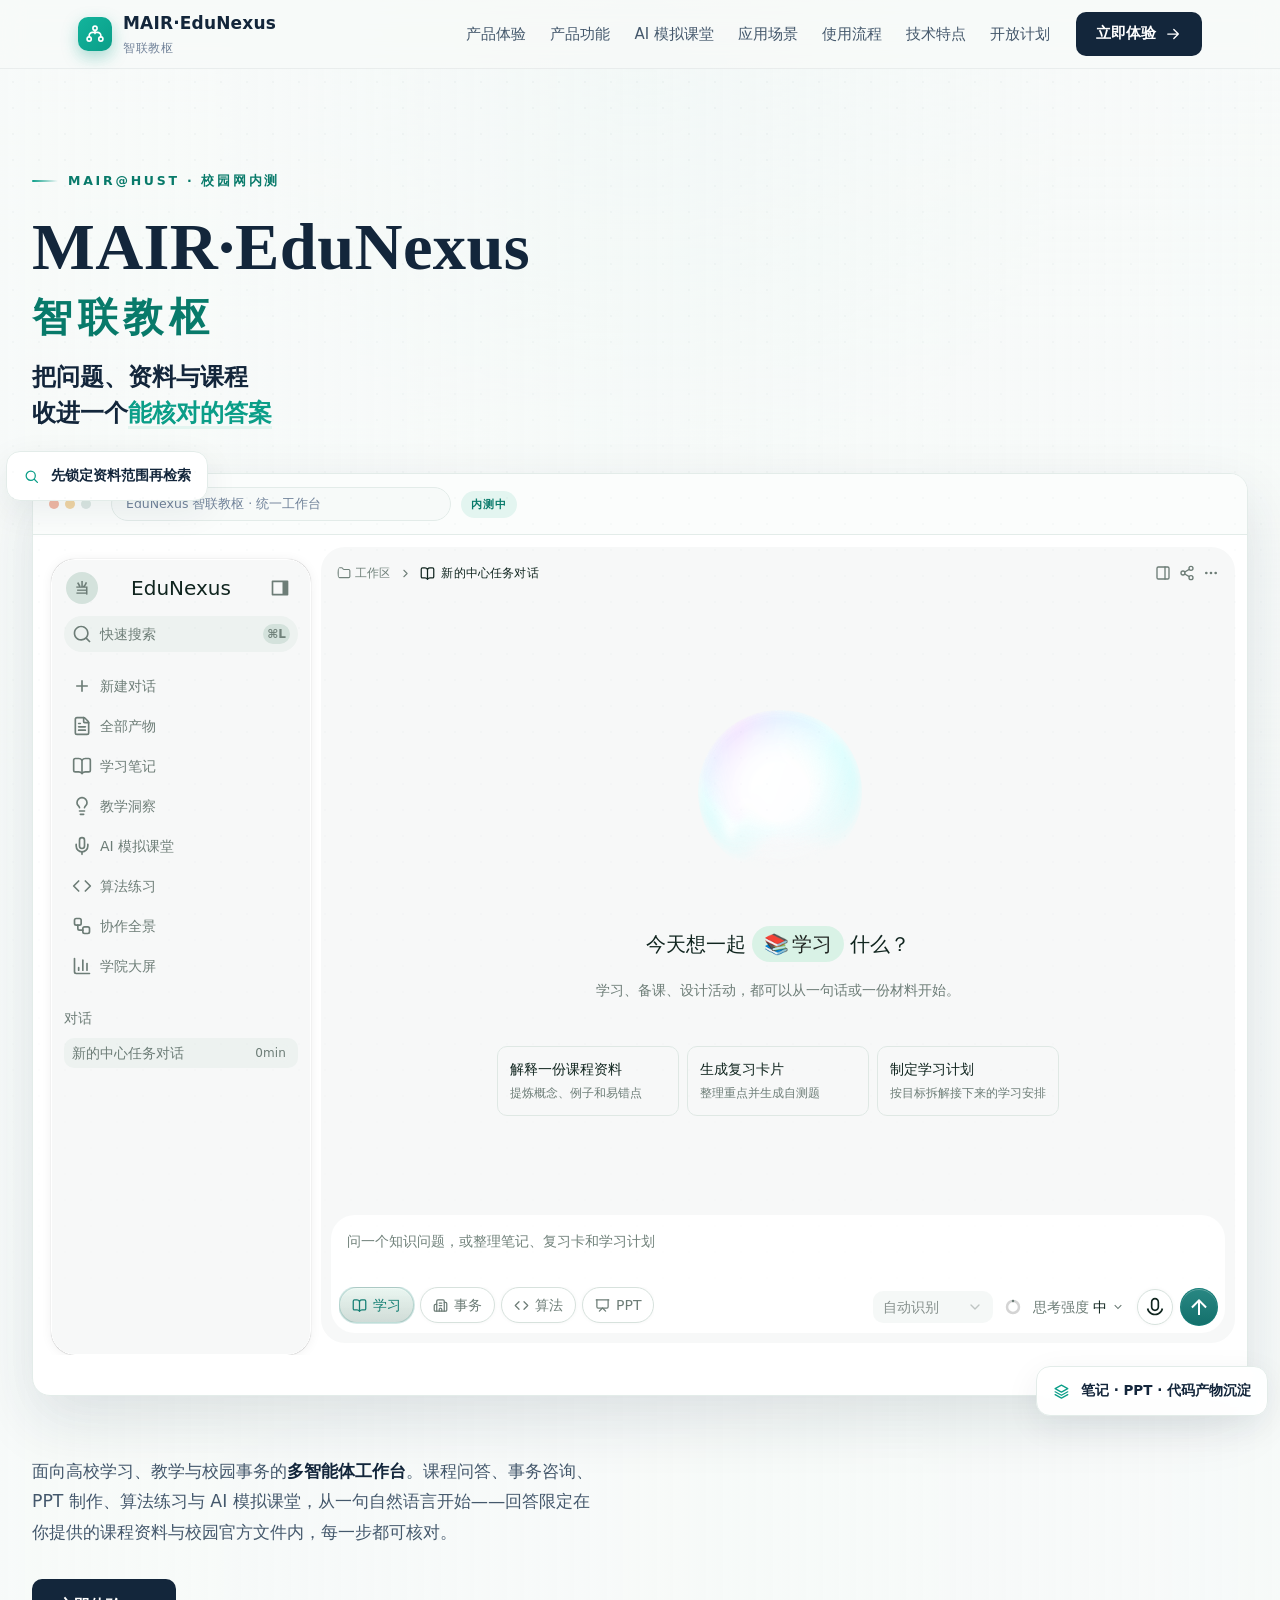
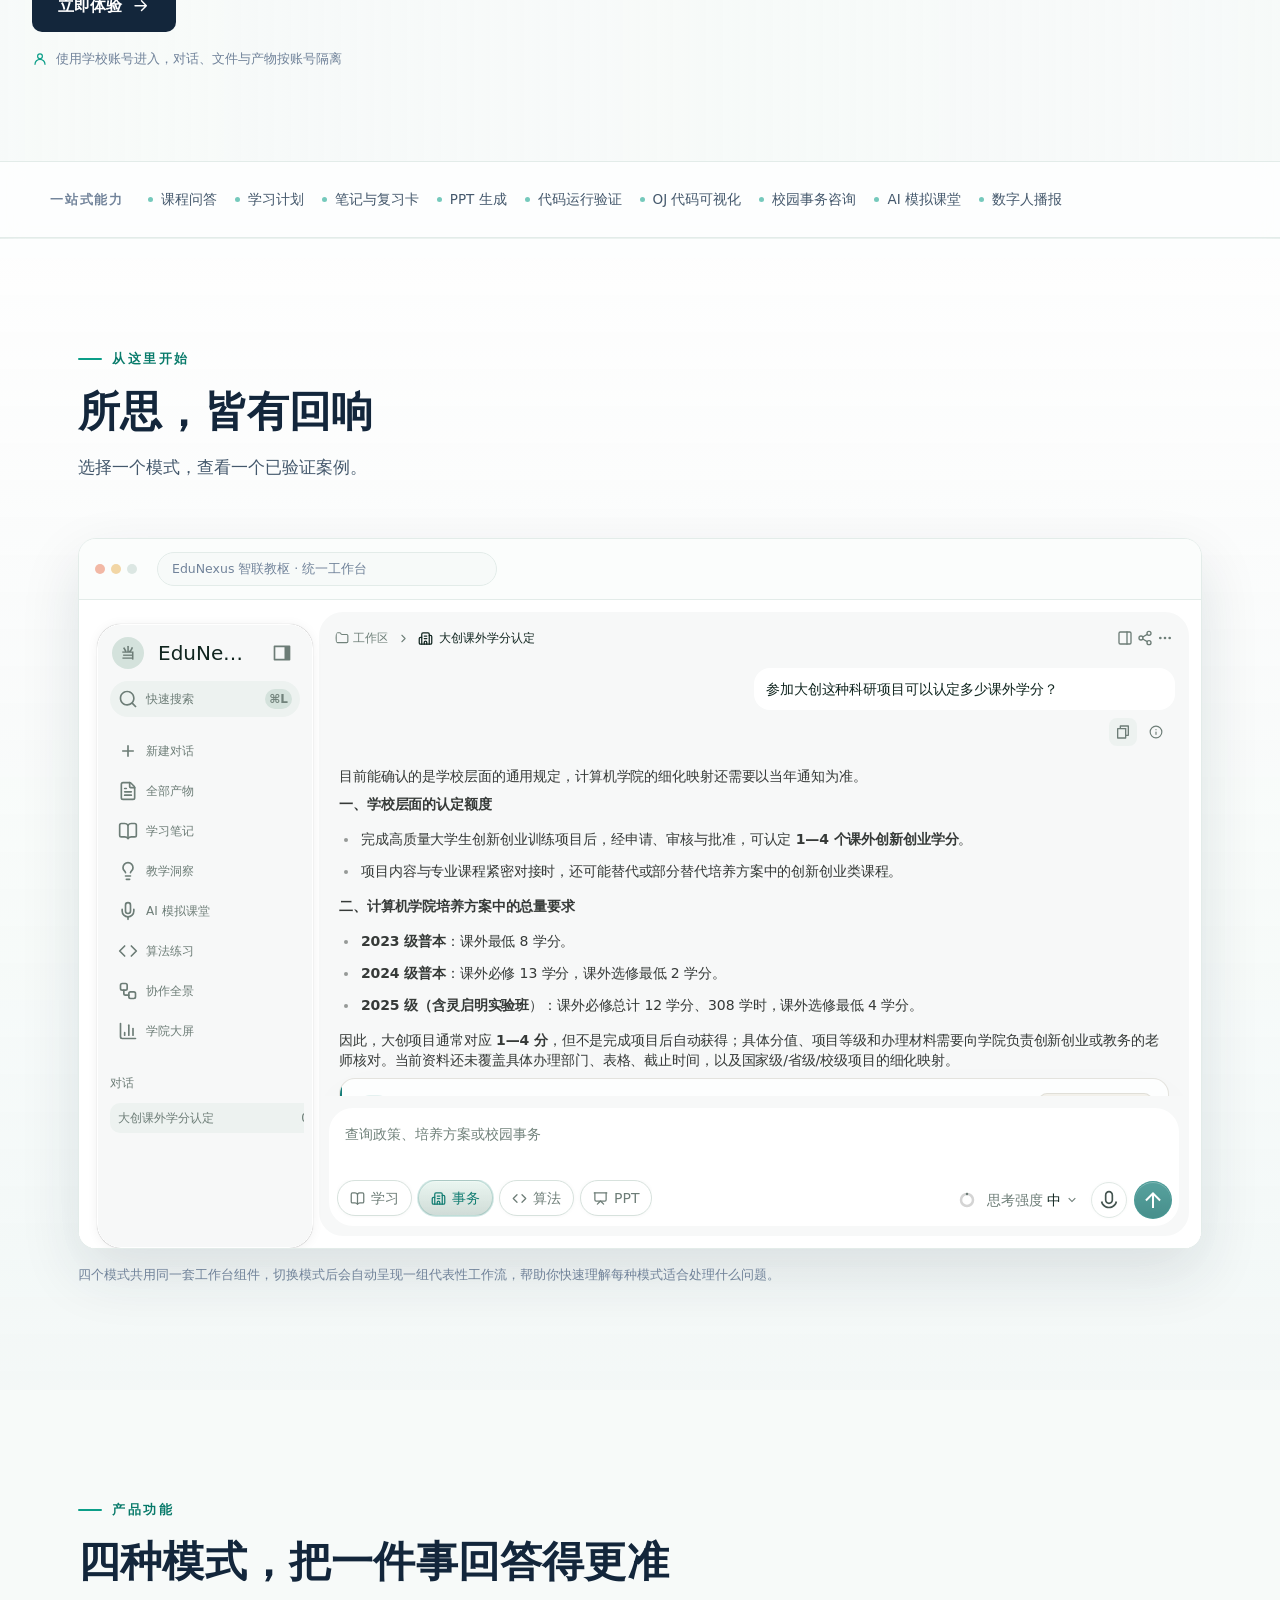
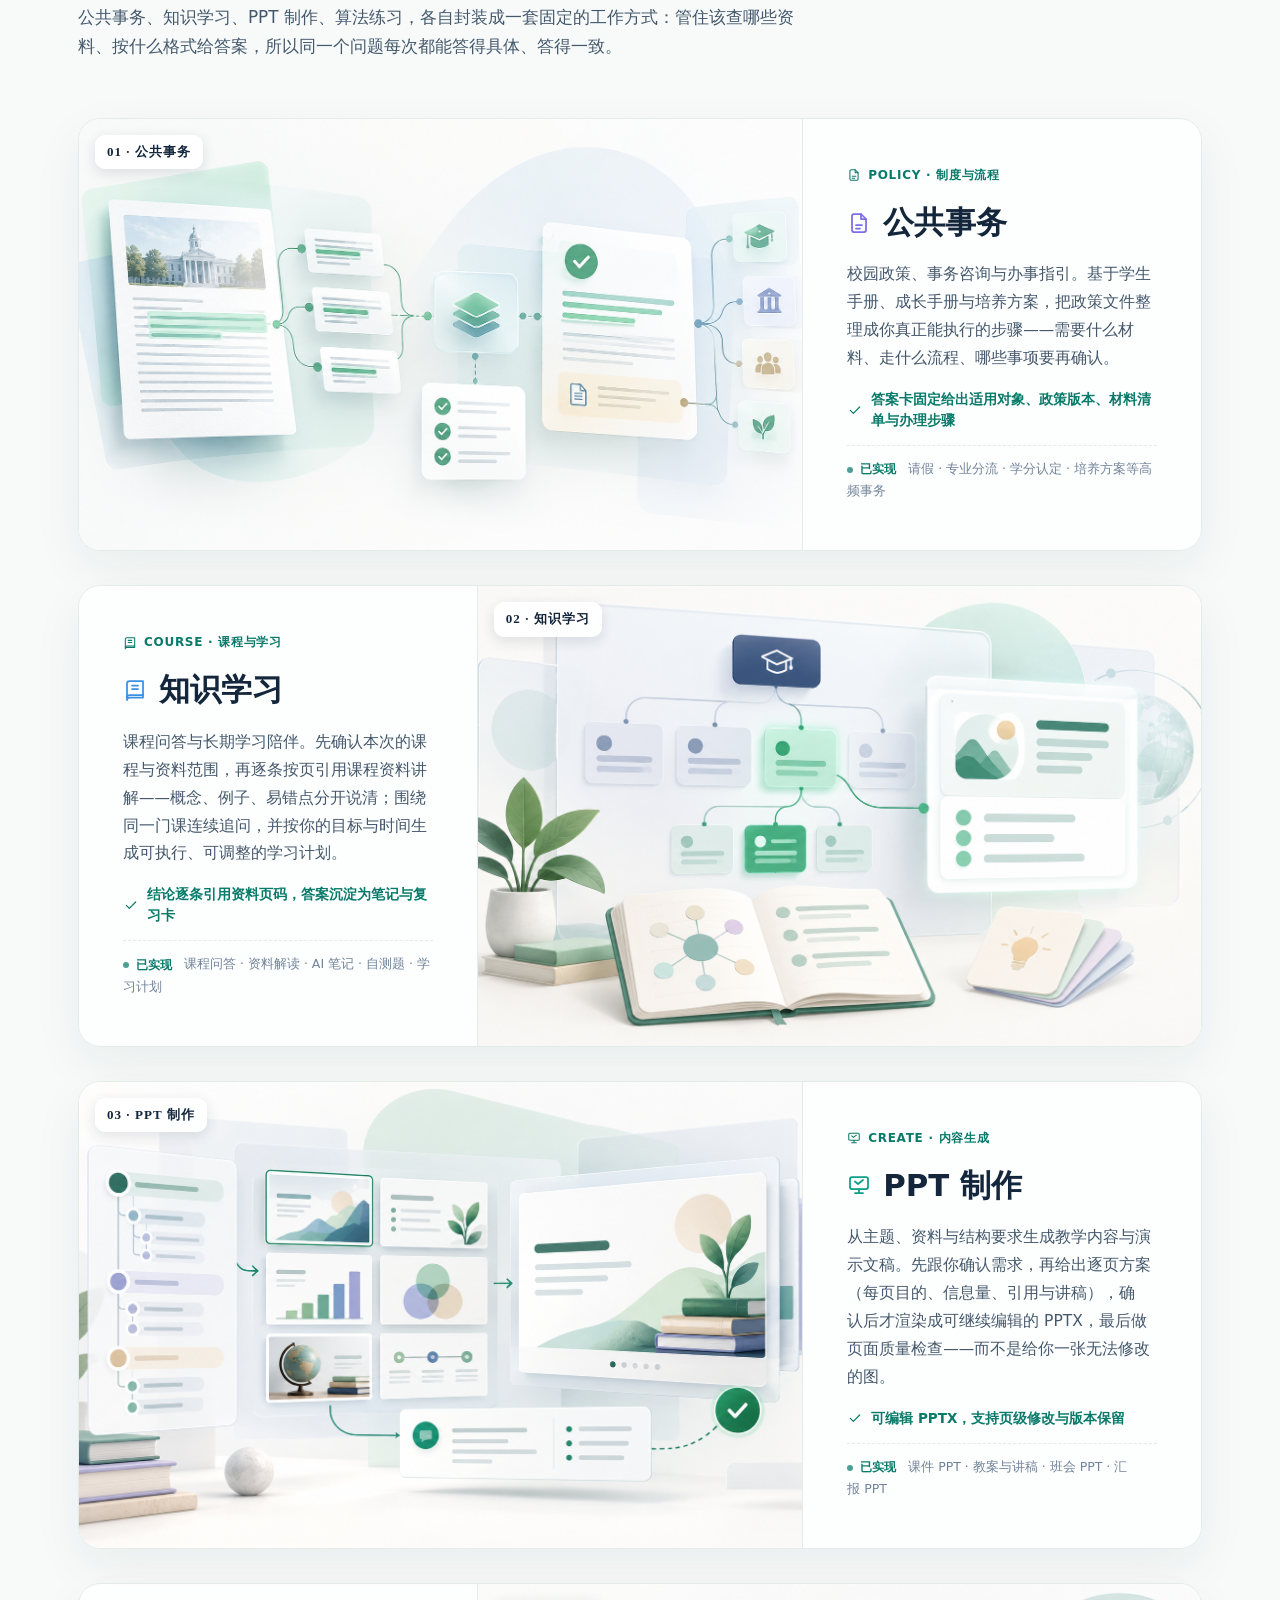
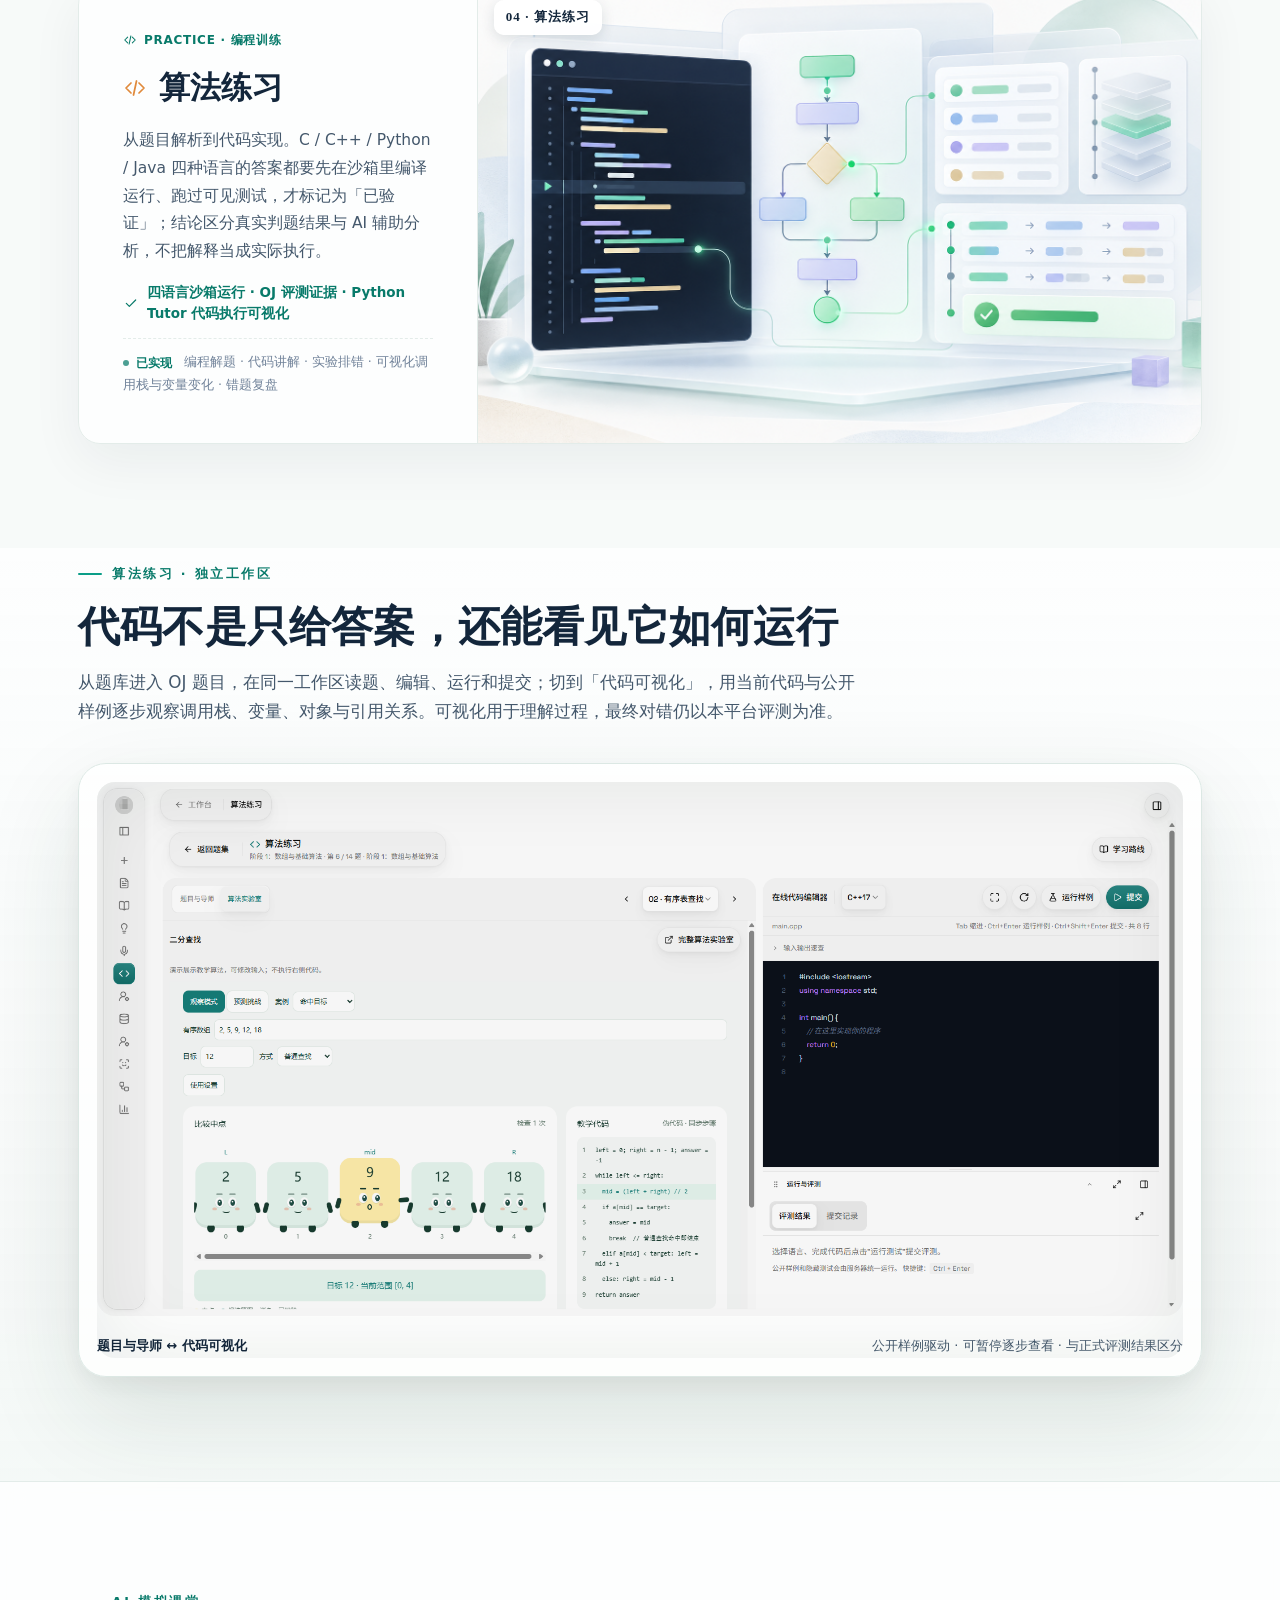
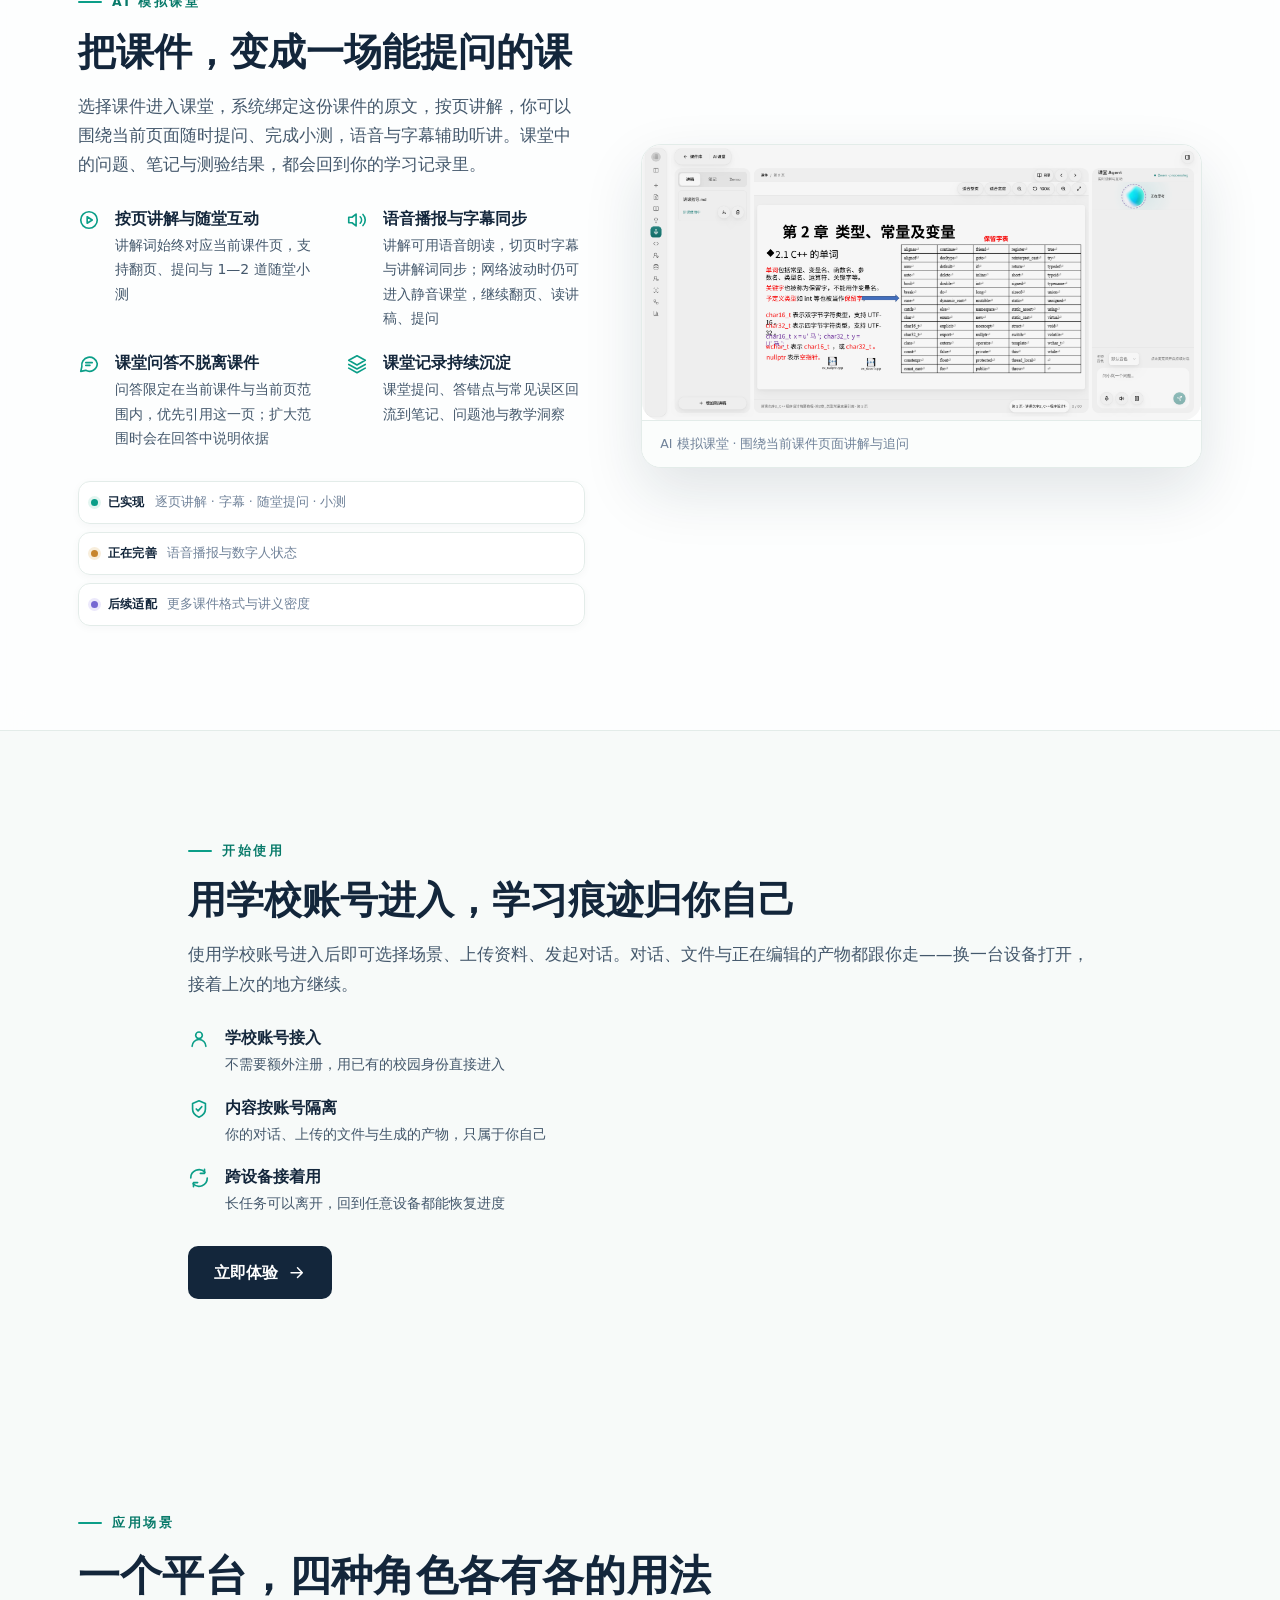
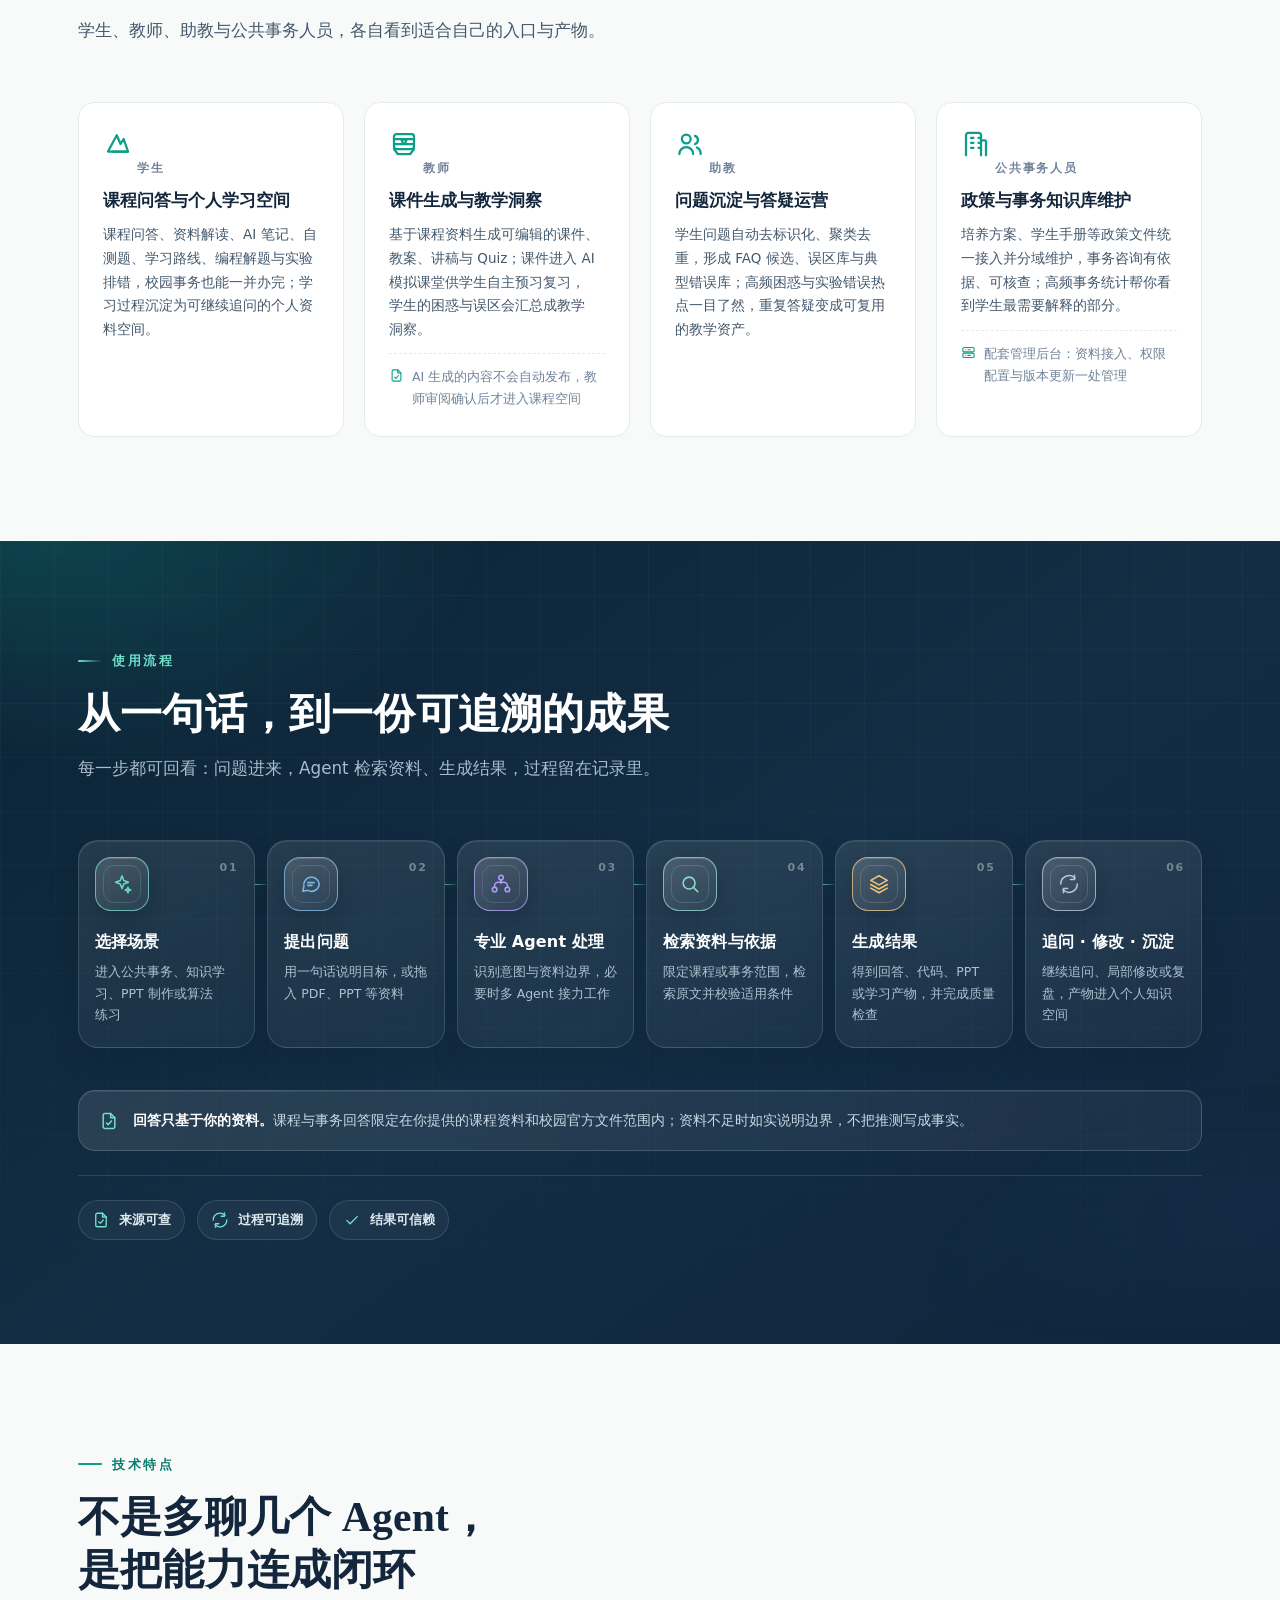
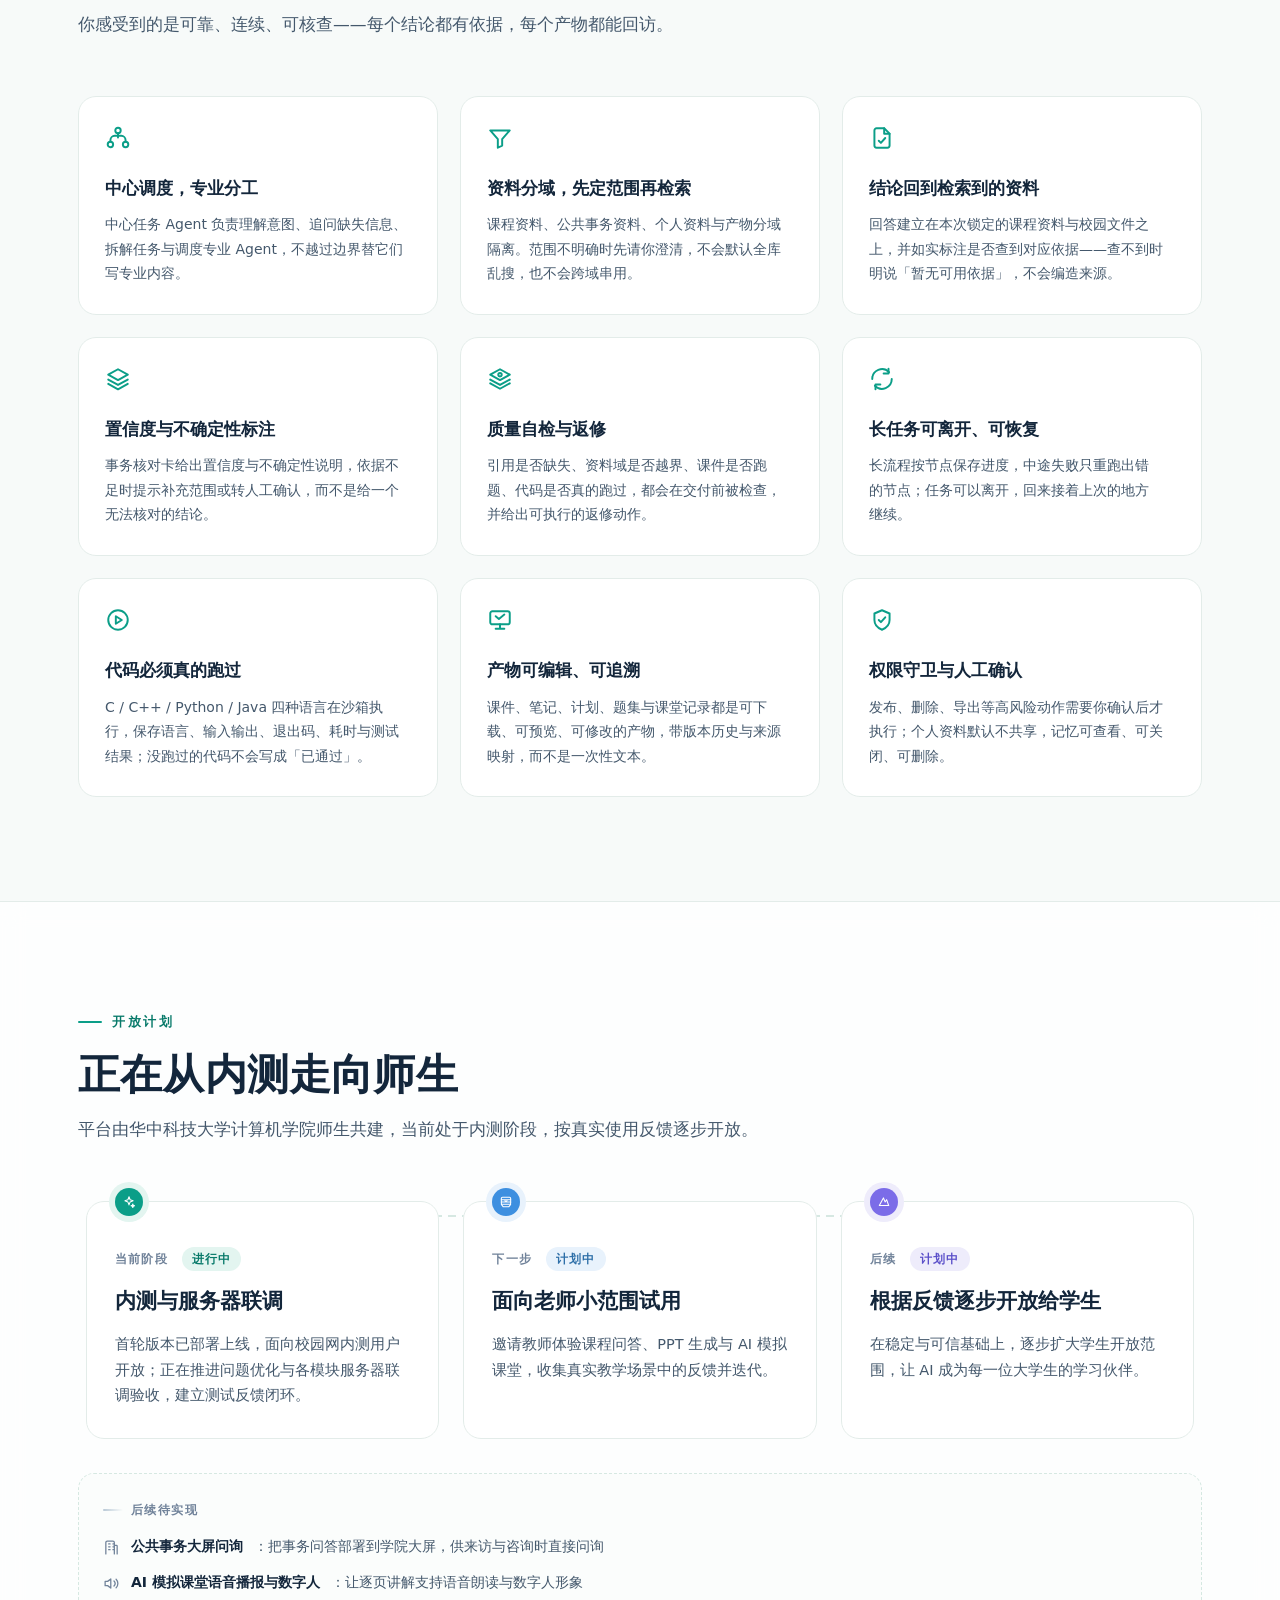
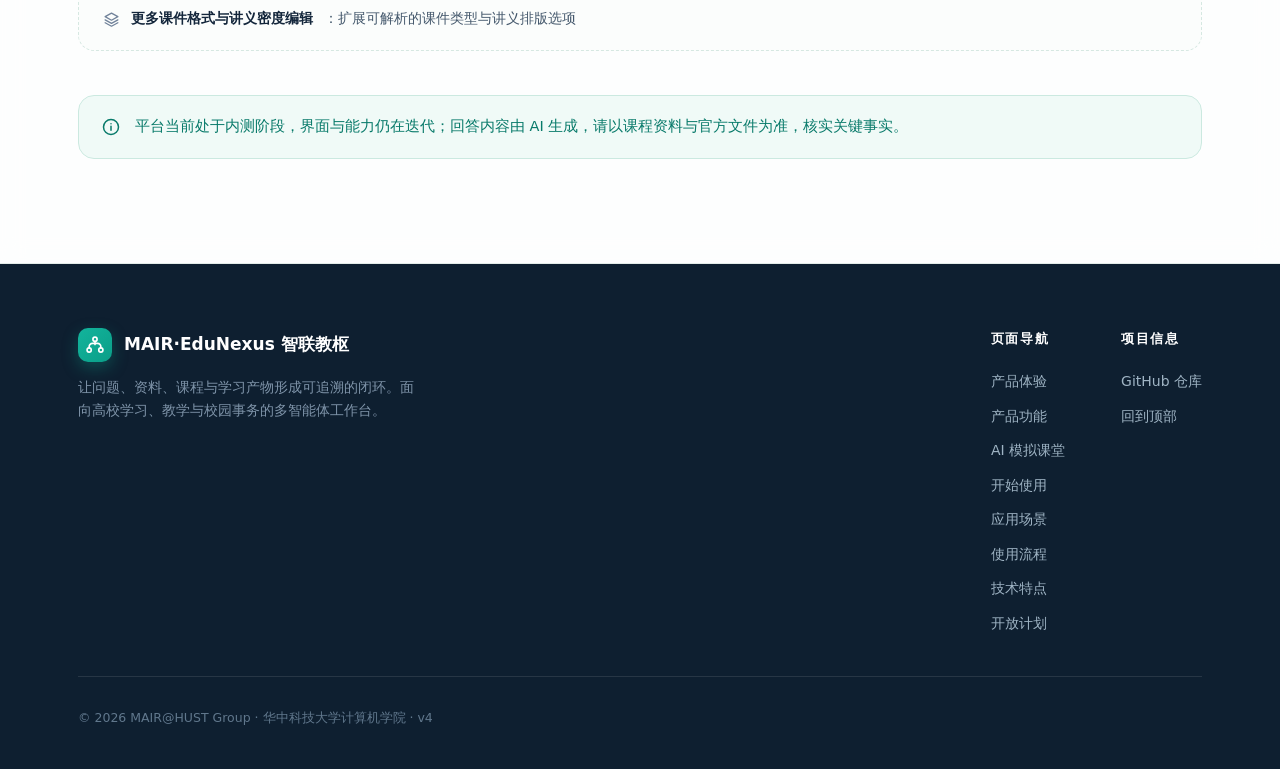
==== commit 31372c1f: "feat: add ambient video background" ====
--- a/index.html
+++ b/index.html
@@ -44,7 +44,10 @@
 }
 *{margin:0;padding:0;box-sizing:border-box}
 html{scroll-behavior:smooth;-webkit-text-size-adjust:100%}
-body{font-family:var(--font-body);color:var(--ink)!important;background-color:var(--paper)!important;background-image:url('assets/images/site-paper-field.jpg')!important;background-position:center top!important;background-size:cover!important;background-attachment:fixed!important;background-repeat:no-repeat!important;line-height:1.75;font-weight:400;-webkit-font-smoothing:antialiased;text-rendering:optimizeLegibility}
+body{font-family:var(--font-body);color:var(--ink)!important;background-color:var(--paper)!important;background-image:none!important;line-height:1.75;font-weight:400;-webkit-font-smoothing:antialiased;text-rendering:optimizeLegibility;position:relative;isolation:isolate;overflow-x:hidden}
+body::before{content:"";position:fixed;inset:0;z-index:1;pointer-events:none;background:linear-gradient(180deg,rgba(247,250,249,.62) 0%,rgba(247,250,249,.48) 43%,rgba(247,250,249,.80) 100%),radial-gradient(circle at 50% 10%,rgba(11,158,136,.10),transparent 42%)}
+.site-bg-video{position:fixed;inset:0;width:100%;height:100%;object-fit:cover;z-index:0;pointer-events:none;opacity:.5;filter:saturate(.78) contrast(.9) brightness(1.06);transform:translateZ(0)}
+body> :not(.site-bg-video){position:relative;z-index:2}
 img{display:block;max-width:100%}
 a{color:inherit;text-decoration:none}
 section{scroll-margin-top:84px}
@@ -88,7 +91,7 @@
 }
 
 /* ============ 首屏 Hero ============ */
-.hero{position:relative;overflow:hidden;padding:96px 0 90px;background:linear-gradient(90deg,rgba(247,250,249,.94),rgba(247,250,249,.68)),url('assets/images/site-paper-field.jpg') center/cover no-repeat}
+.hero{position:relative;overflow:hidden;padding:96px 0 90px;background:linear-gradient(90deg,rgba(247,250,249,.72),rgba(247,250,249,.42))!important}
 .hero::after{content:"";position:absolute;inset:0;background-image:radial-gradient(rgba(19,38,59,.055) 1px,transparent 1px);background-size:26px 26px;mask-image:linear-gradient(180deg,rgba(0,0,0,.5),transparent 78%);-webkit-mask-image:linear-gradient(180deg,rgba(0,0,0,.5),transparent 78%);pointer-events:none}
 .hero-grid{position:relative;display:grid;grid-template-columns:1.02fr .98fr;gap:56px;align-items:center}
 .eyebrow{display:inline-flex;align-items:center;gap:10px;font-size:12.5px;font-weight:700;letter-spacing:.22em;color:var(--brand-deep);text-transform:uppercase;margin-bottom:22px}
@@ -671,9 +674,15 @@
   .reveal{opacity:1;transform:none}
 }
 :focus-visible{outline:3px solid rgba(11,158,136,.55);outline-offset:3px;border-radius:4px}
+@media (prefers-reduced-motion:reduce){.site-bg-video{display:none}body::before{background:linear-gradient(180deg,#f7faf9 0%,#f3f8f6 100%)}}
 </style>
 <style id="__dm_no_drag_style__">* { -webkit-user-drag: none !important; }</style><style id="__dm_bindable_badge_style__">[data-sp-bindable="database"]{outline:1px dashed #0088ff;outline-offset:2px;border-radius:4px;}[data-sp-bindable="database"] *{pointer-events:none !important;transition:none !important;animation:none !important;}[data-sp-bindable="database"]{transition:none !important;animation:none !important;}</style></head>
 <body style="">
+
+<!-- 环境视频仅作为低透明度氛围层，不参与交互，也不影响工作台内容。 -->
+<video class="site-bg-video" aria-hidden="true" autoplay muted loop playsinline preload="metadata">
+  <source src="assets/videos/background.mp4" type="video/mp4">
+</video>
 
 <!-- ===== 图标符号库（Lucide 风格线性 SVG，内联以保持 GitHub Pages 可独立运行） ===== -->
 <svg xmlns="http://www.w3.org/2000/svg" style="display:none" aria-hidden="true">
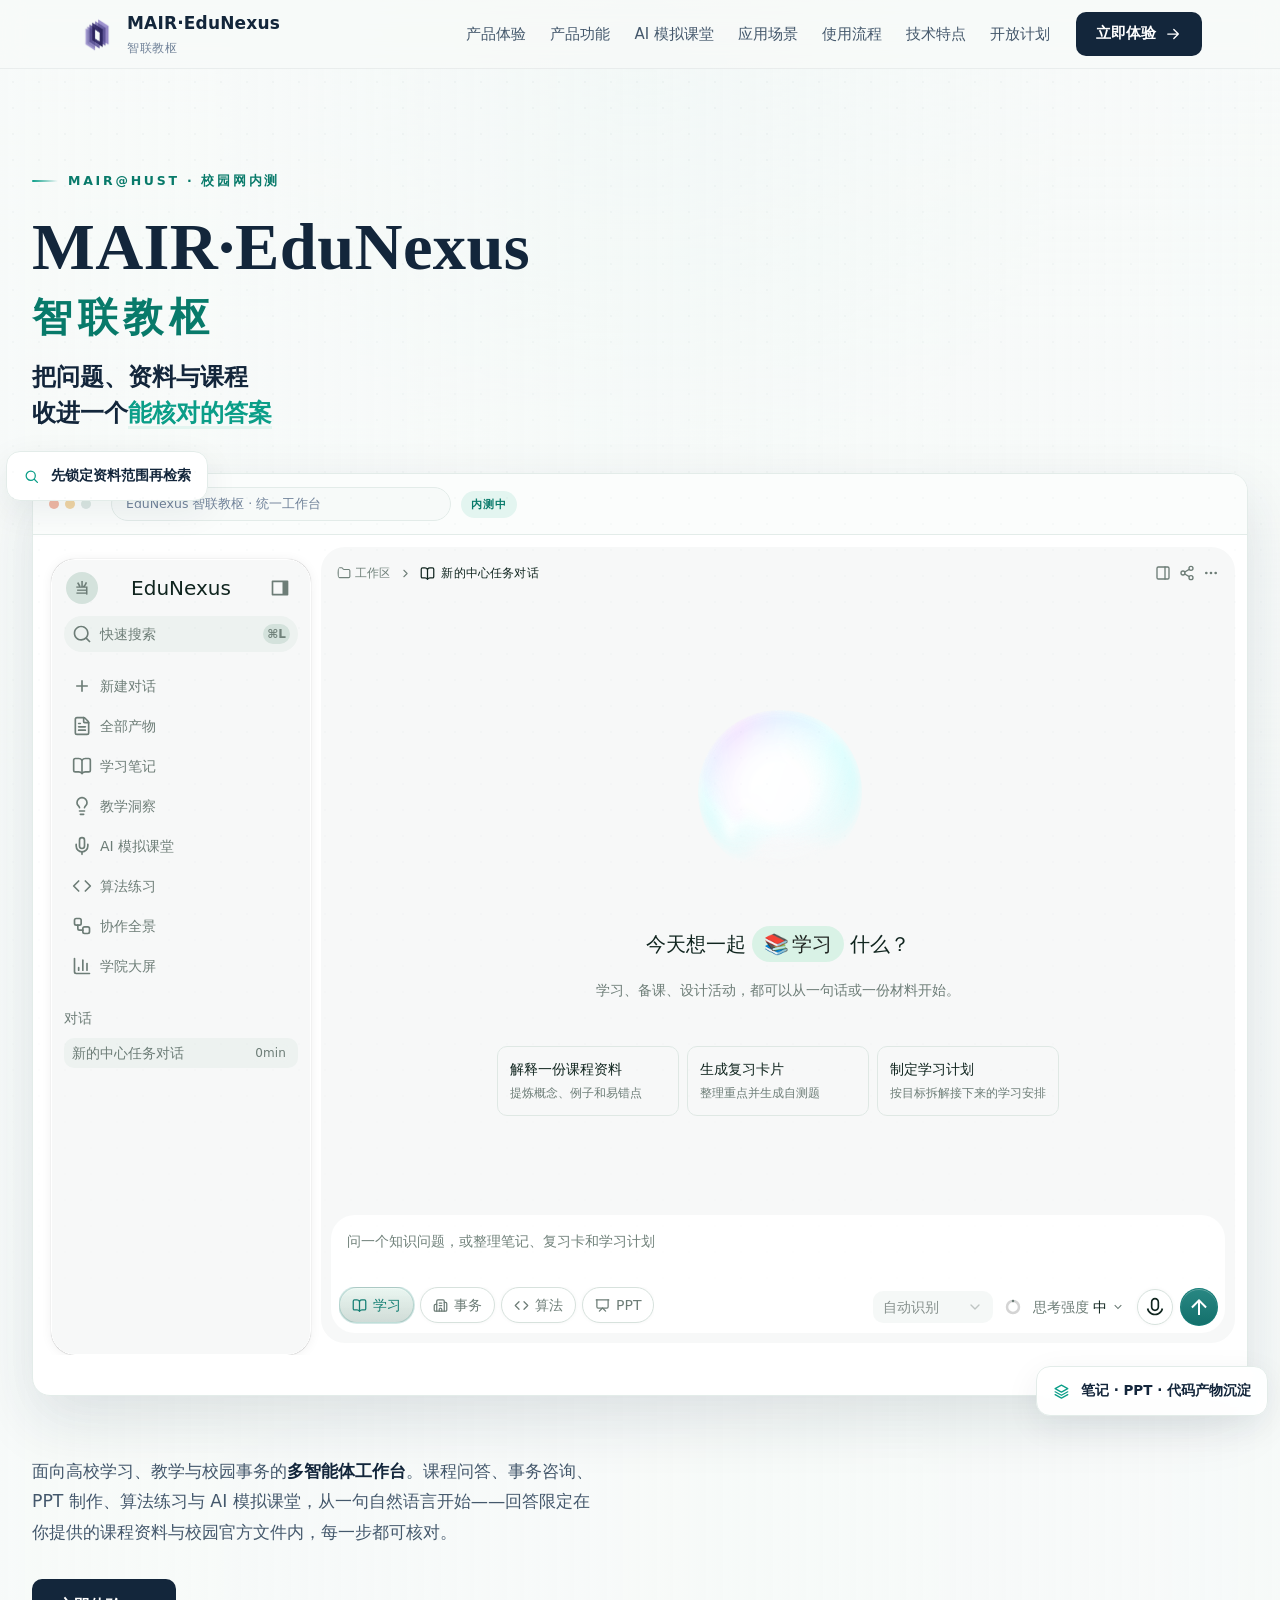
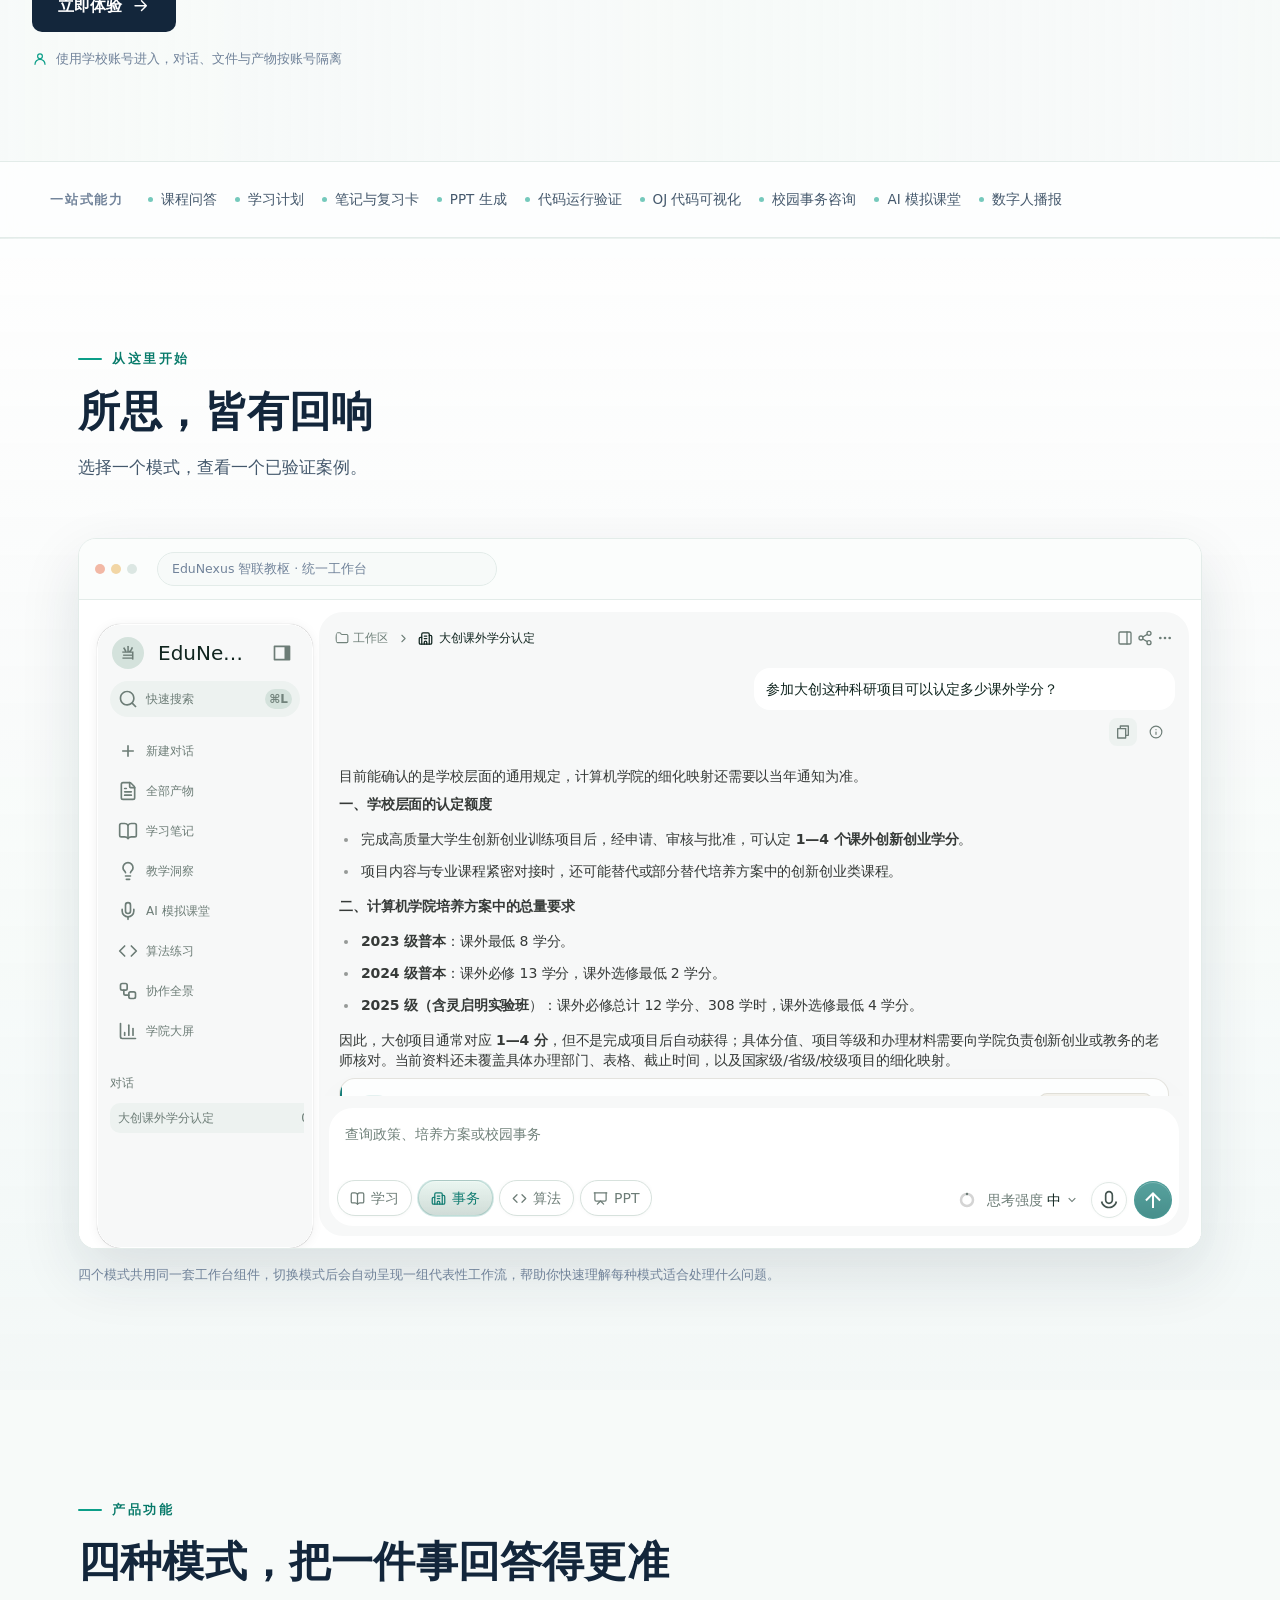
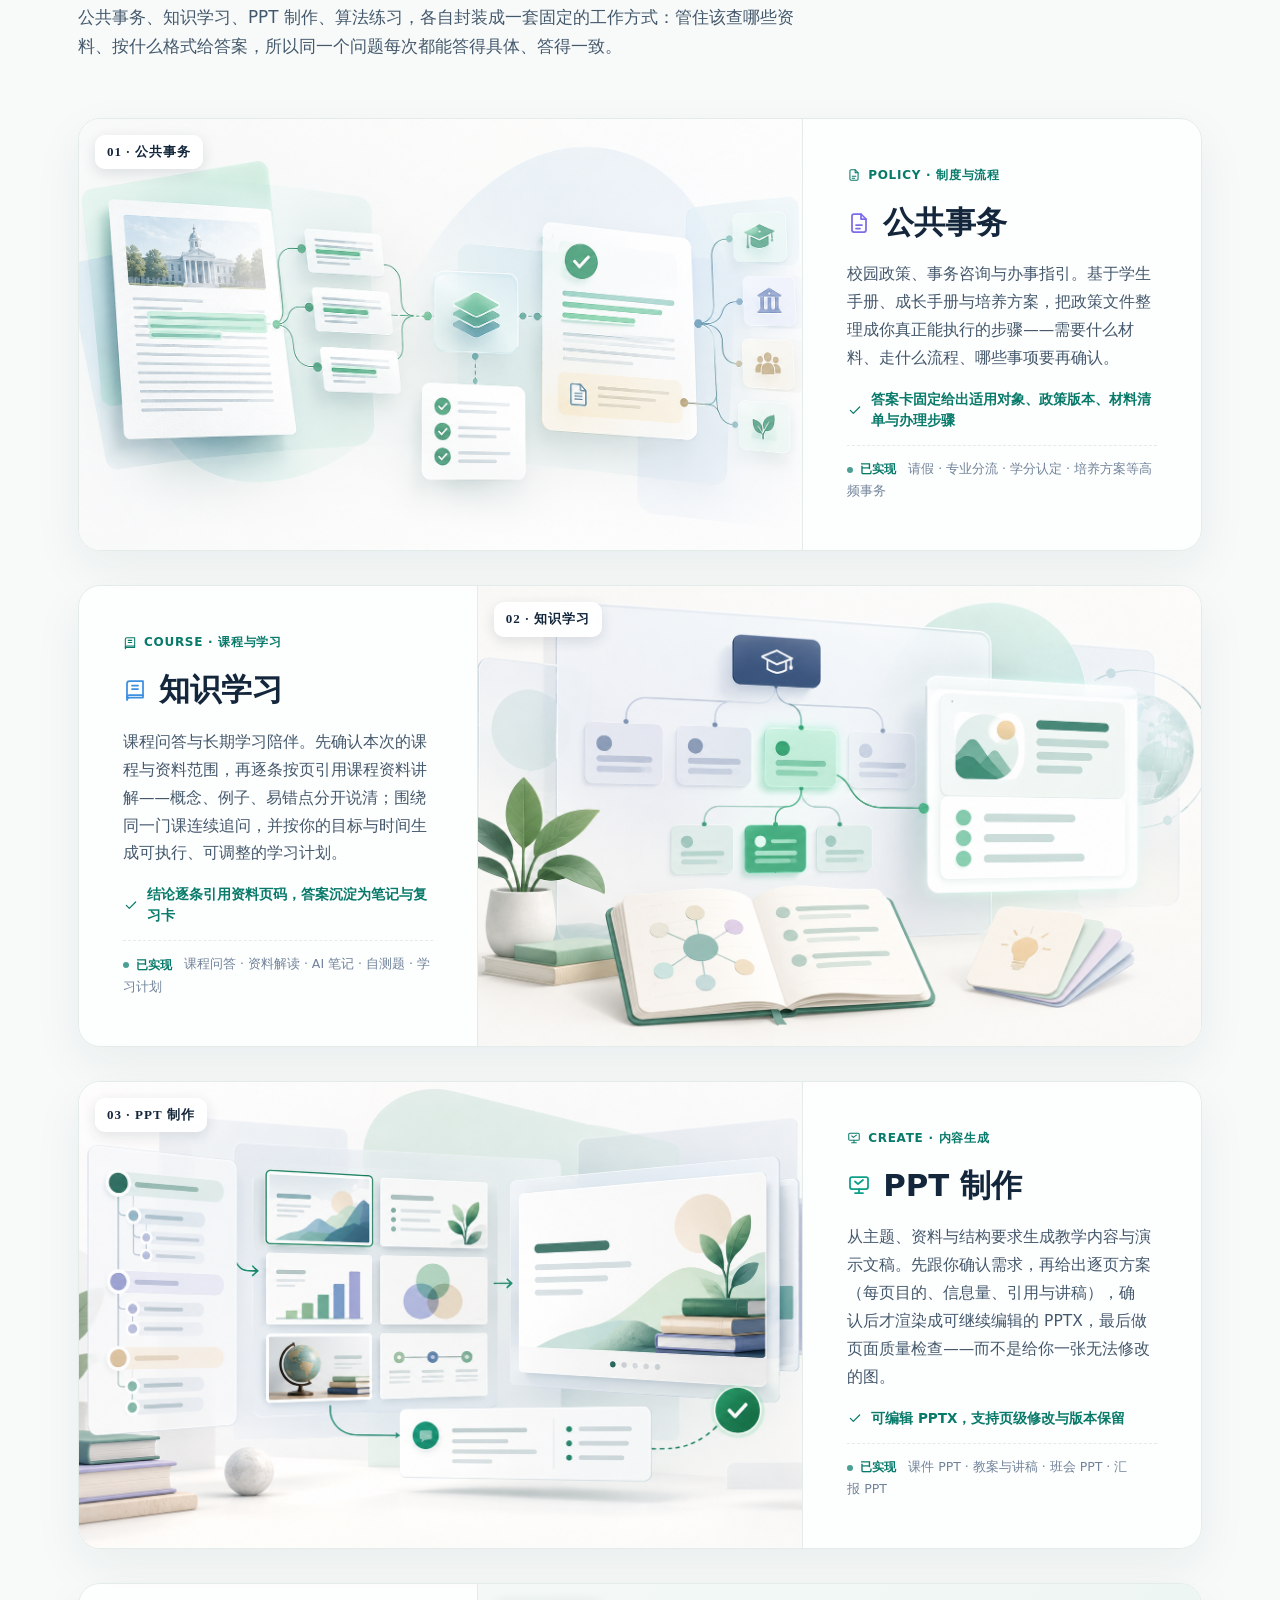
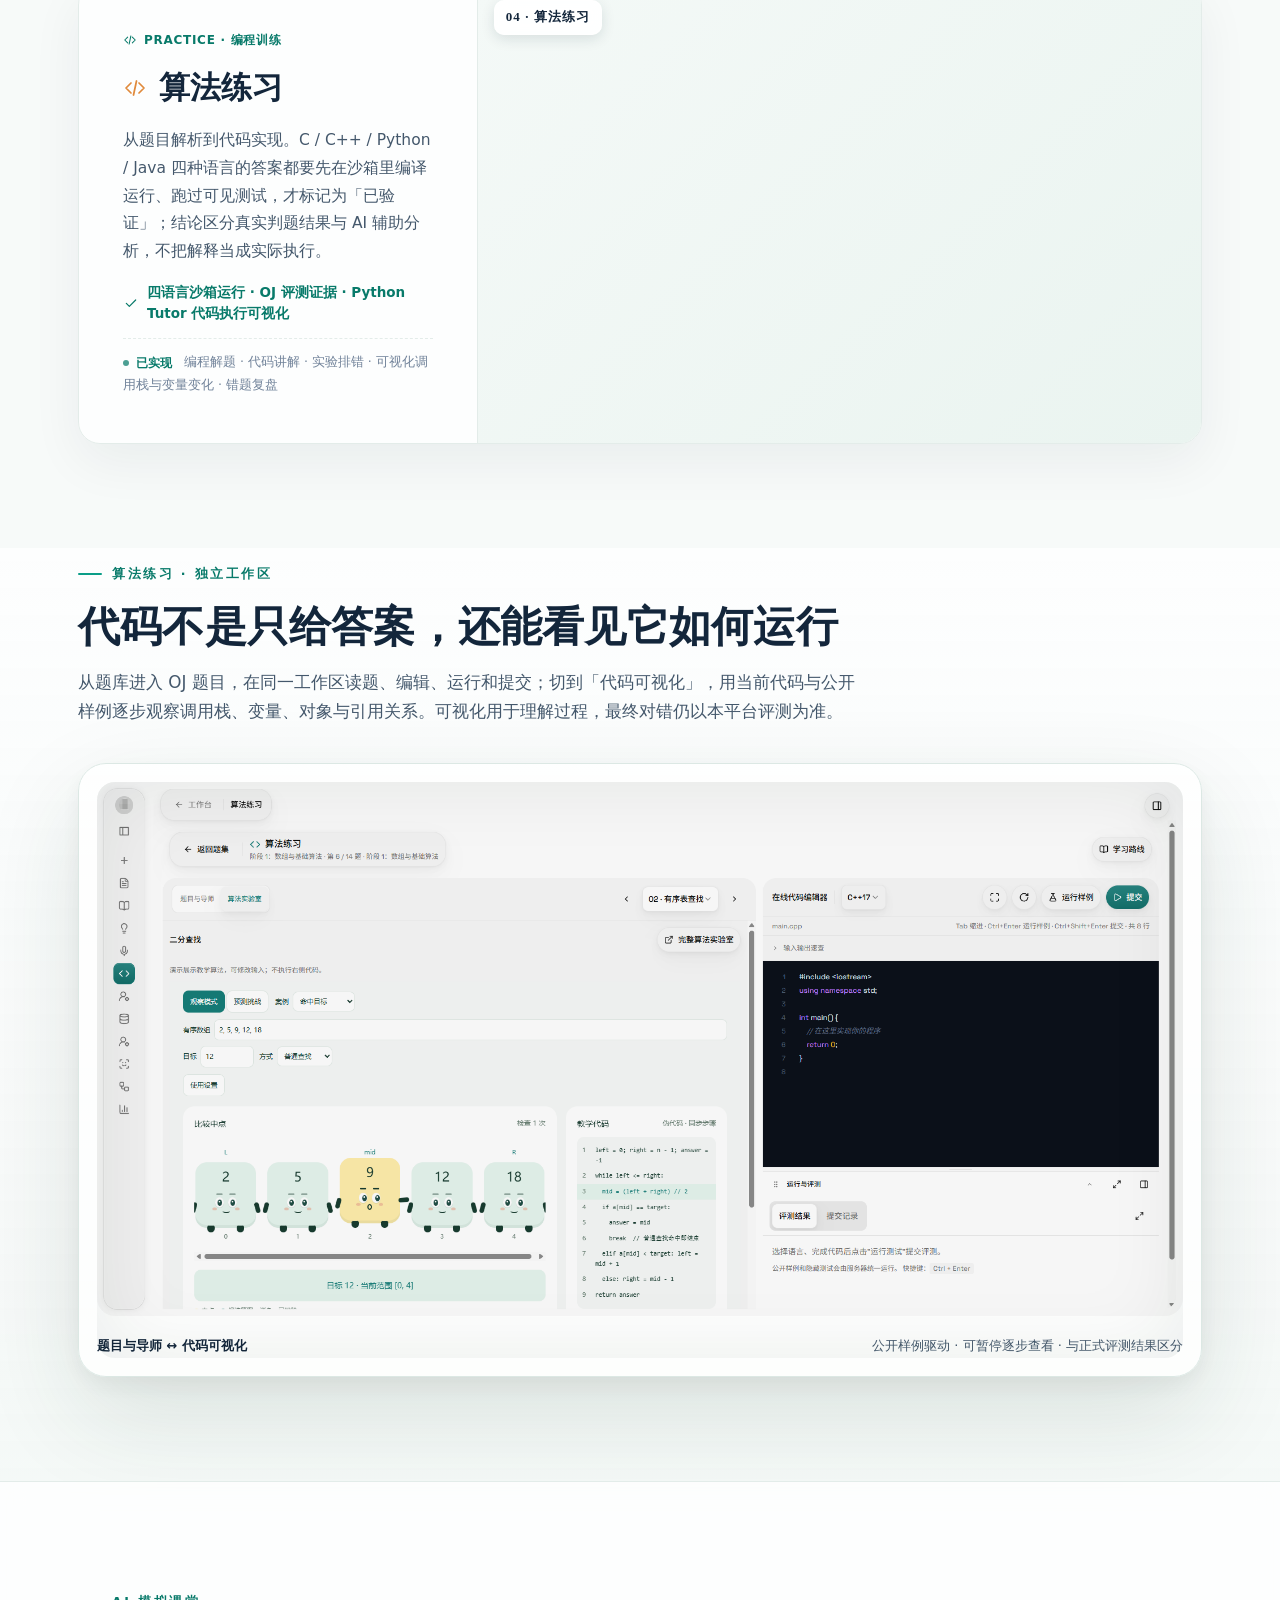
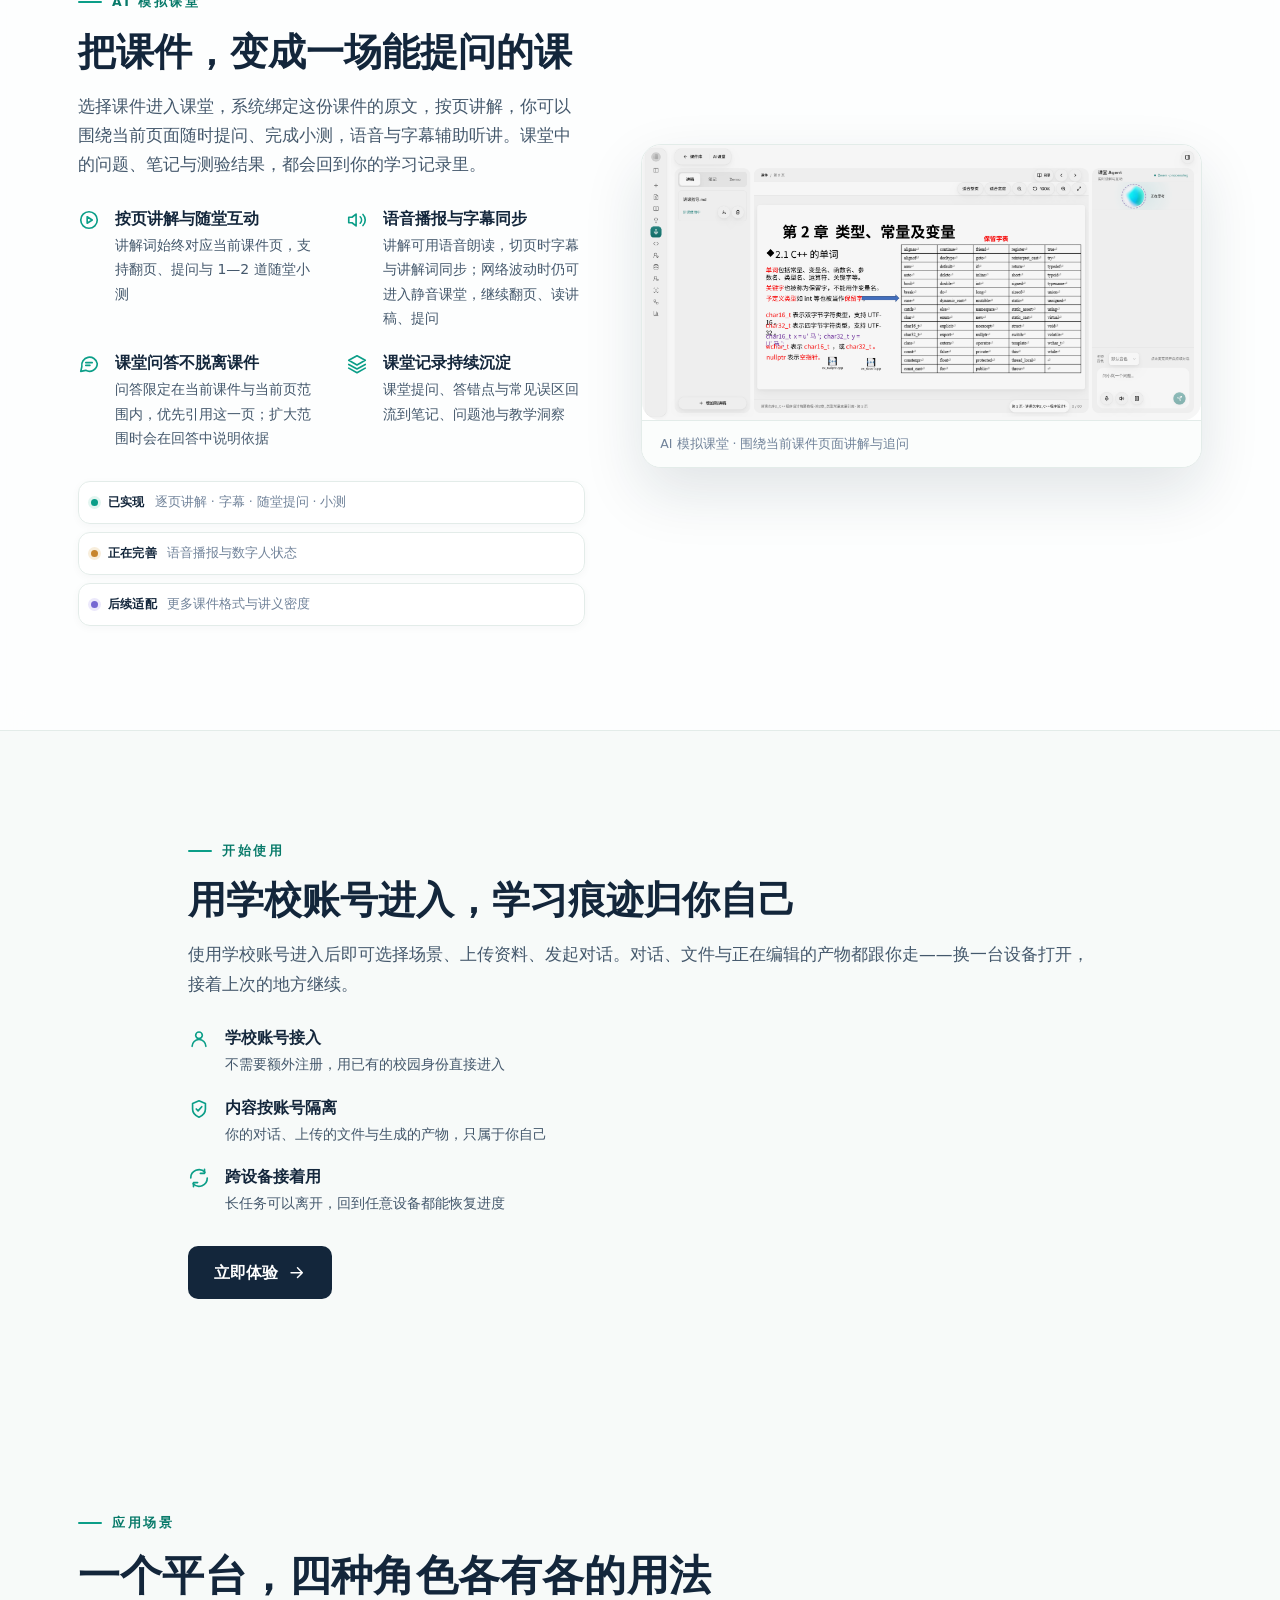
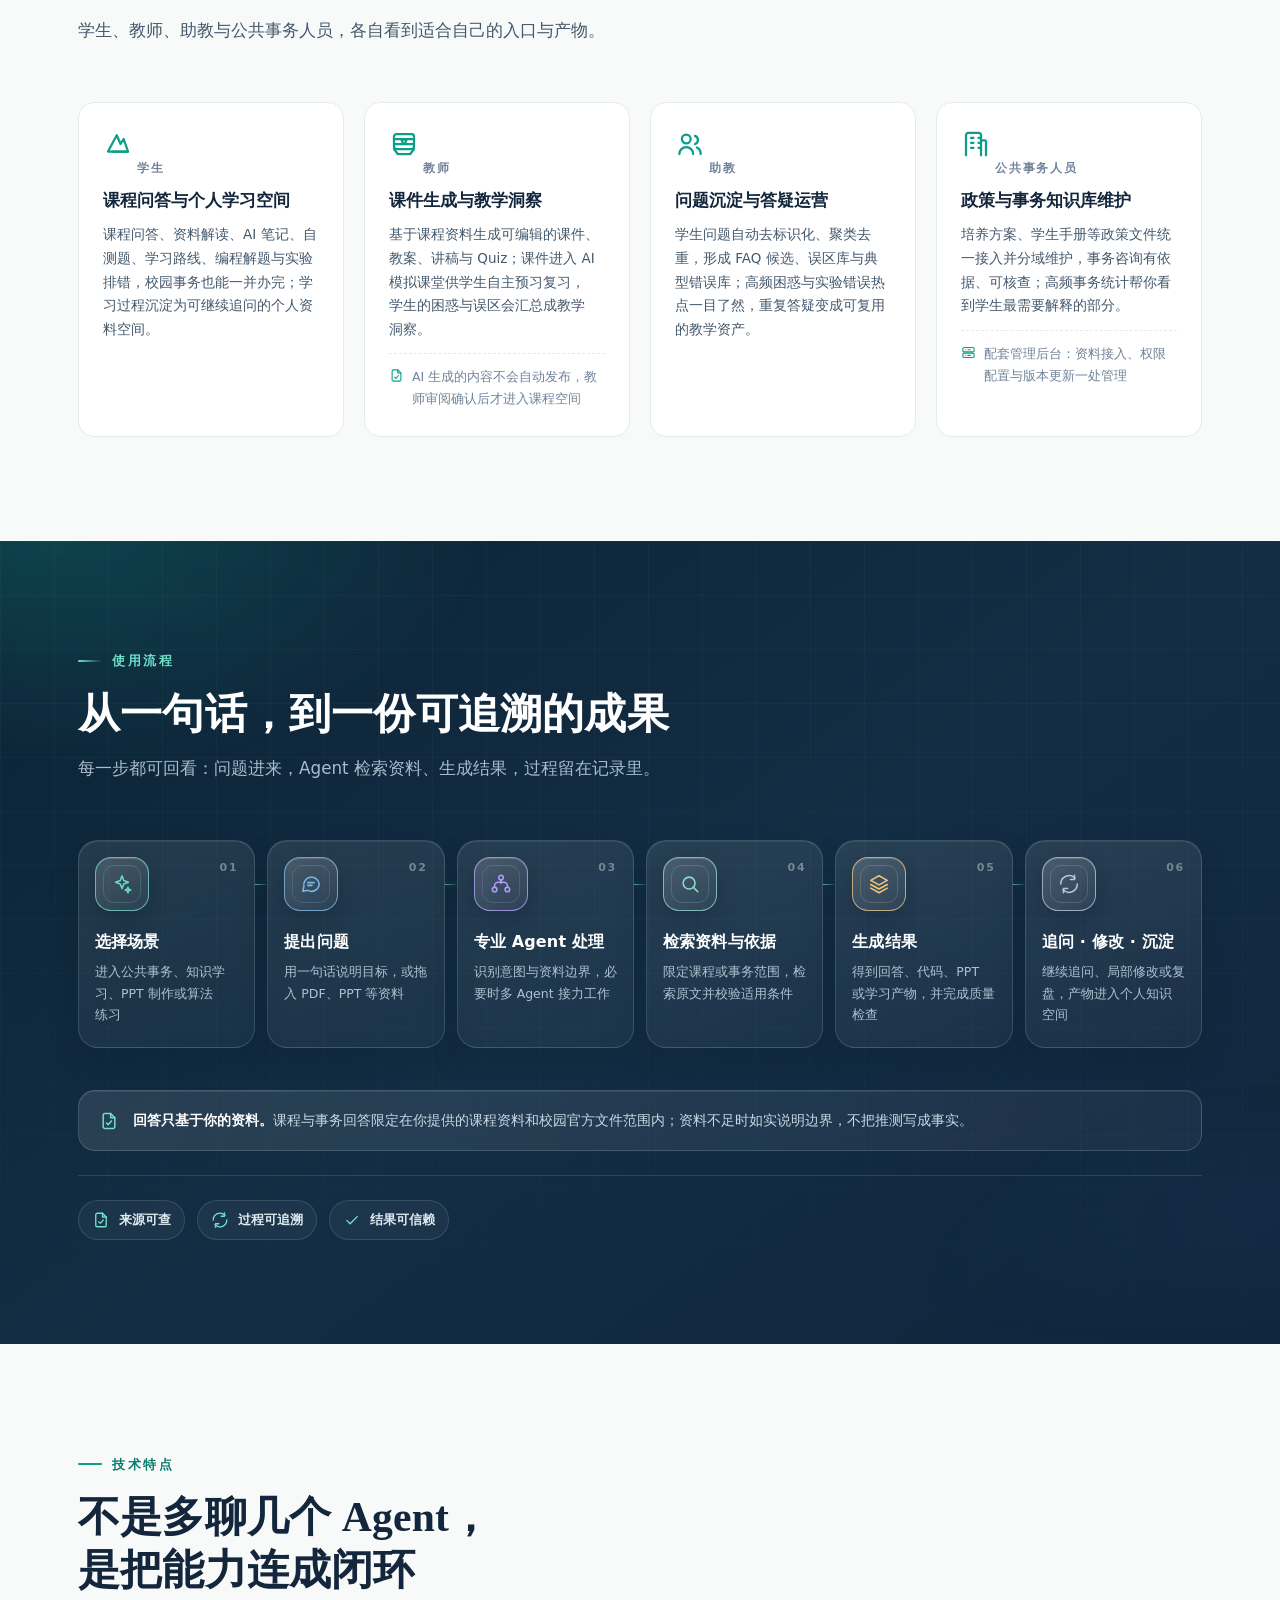
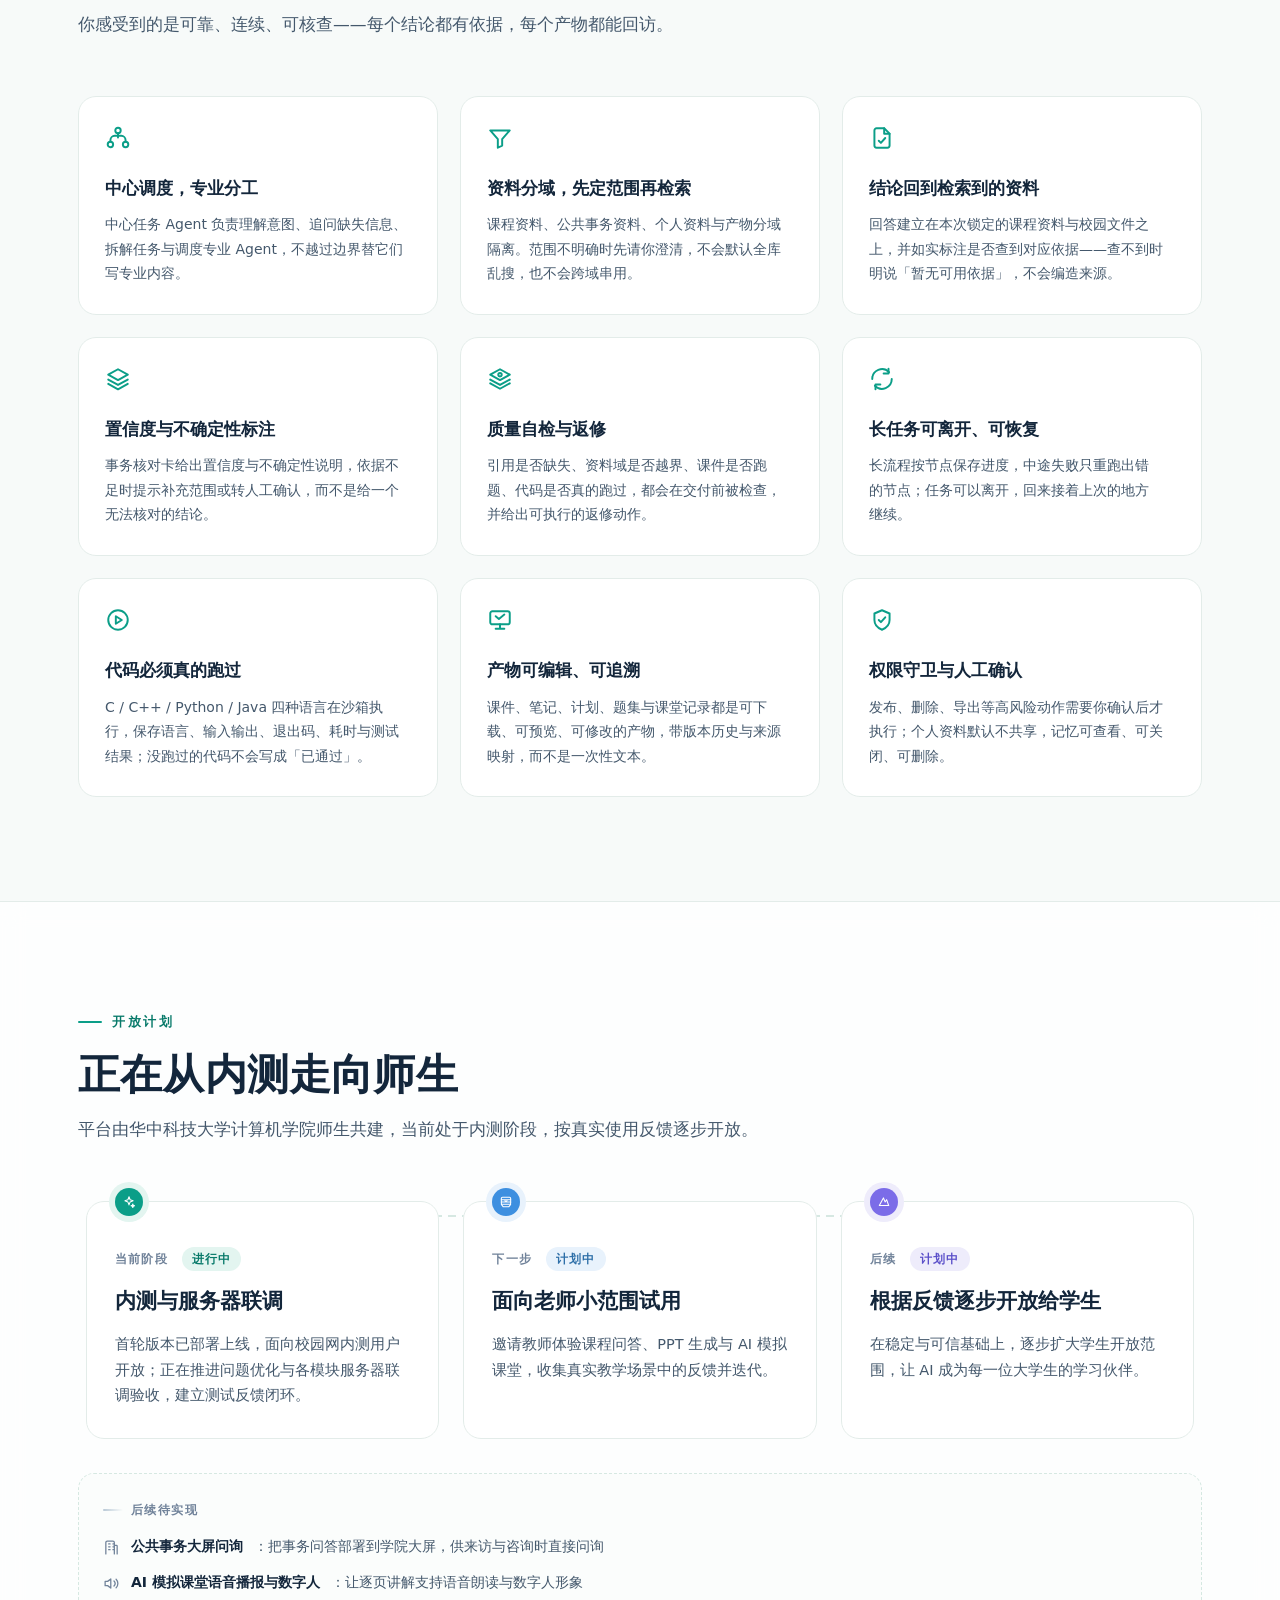
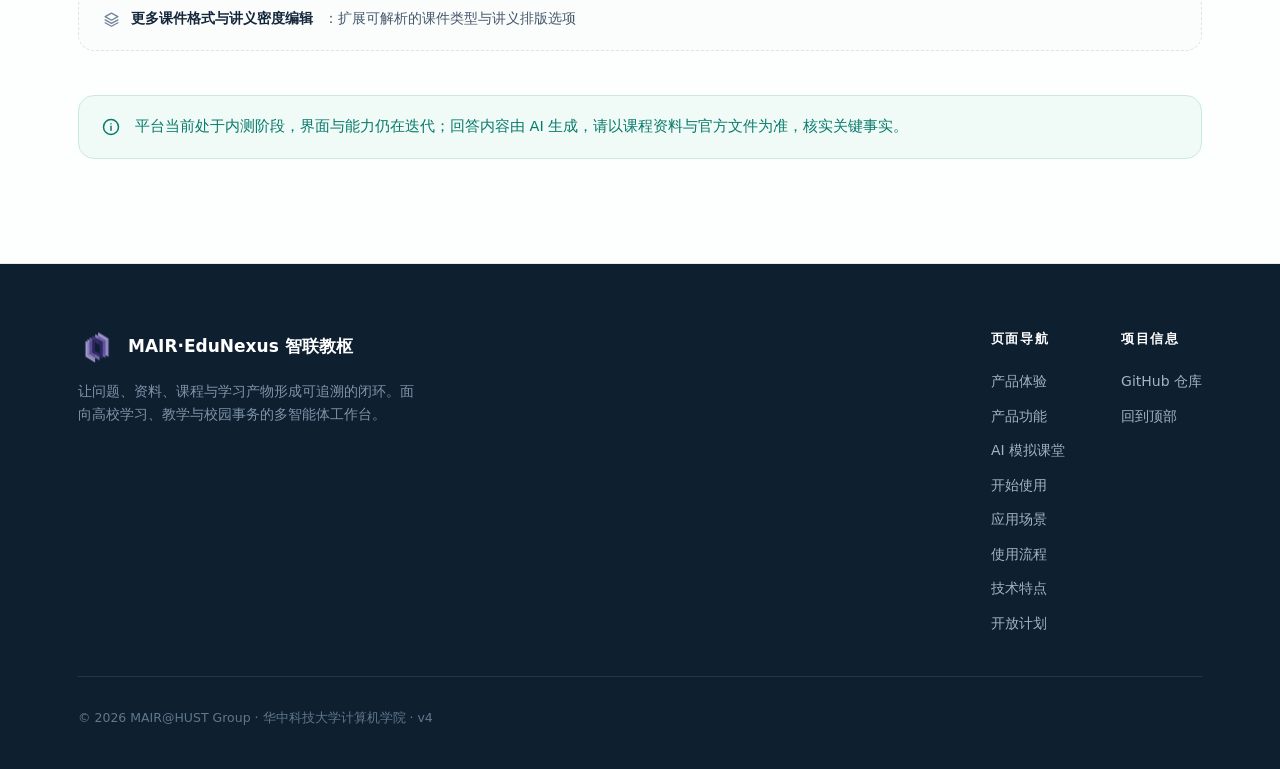
==== commit 05c314d8: "fix: update brand mark and experience layer" ====
--- a/index.html
+++ b/index.html
@@ -9,7 +9,7 @@
 <meta property="og:type" content="website">
 <meta name="theme-color" content="#0B9E88">
 <link rel="stylesheet" href="assets/edunexus-ui.css">
-<link rel="icon" href="data:image/svg+xml,%3Csvg xmlns='http://www.w3.org/2000/svg' viewBox='0 0 64 64'%3E%3Crect width='64' height='64' rx='14' fill='%230B9E88'/%3E%3Ccircle cx='20' cy='32' r='7' fill='white'/%3E%3Ccircle cx='44' cy='32' r='7' fill='white'/%3E%3Cpath d='M27 32h10' stroke='white' stroke-width='3.5' stroke-linecap='round'/%3E%3C/svg%3E">
+<link rel="icon" type="image/png" href="assets/images/edunexus-logo-mark-08.png">
 <link rel="preconnect" href="https://miaoda.feishu.cn">
 <!-- 字体非阻塞加载：先渲染系统字体，字体到位后无闪烁切换（避免 4G 下首屏被字体请求卡住） -->
 <link rel="preload" as="style" href="https://miaoda.feishu.cn/fonts/css2?family=Noto+Serif+SC:wght@600;700;900&amp;family=Noto+Sans+SC:wght@300;400;500;700&amp;display=swap">
@@ -47,7 +47,7 @@
 body{font-family:var(--font-body);color:var(--ink)!important;background-color:var(--paper)!important;background-image:none!important;line-height:1.75;font-weight:400;-webkit-font-smoothing:antialiased;text-rendering:optimizeLegibility;position:relative;isolation:isolate;overflow-x:hidden}
 body::before{content:"";position:fixed;inset:0;z-index:1;pointer-events:none;background:linear-gradient(180deg,rgba(247,250,249,.62) 0%,rgba(247,250,249,.48) 43%,rgba(247,250,249,.80) 100%),radial-gradient(circle at 50% 10%,rgba(11,158,136,.10),transparent 42%)}
 .site-bg-video{position:fixed;inset:0;width:100%;height:100%;object-fit:cover;z-index:0;pointer-events:none;opacity:.5;filter:saturate(.78) contrast(.9) brightness(1.06);transform:translateZ(0)}
-body> :not(.site-bg-video){position:relative;z-index:2}
+body> :not(.site-bg-video):not(.demo-preview-modal){position:relative;z-index:2}
 img{display:block;max-width:100%}
 a{color:inherit;text-decoration:none}
 section{scroll-margin-top:84px}
@@ -60,6 +60,8 @@
 .nav-inner{display:flex;align-items:center;gap:26px;height:68px}
 .brand{display:flex;align-items:center;gap:11px;font-weight:700;font-size:17px;letter-spacing:.01em}
 .brand-mark{width:34px;height:34px;border-radius:10px;background:linear-gradient(135deg,#12B49C,#0B9E88);display:grid;place-items:center;color:#fff;flex:none;box-shadow:0 6px 16px rgba(11,158,136,.35)}
+.brand-mark.brand-logo{width:38px;height:38px;border-radius:0;background:transparent;box-shadow:none;overflow:visible}
+.brand-mark.brand-logo img{display:block;width:38px;height:38px;object-fit:contain}
 .brand-mark svg{width:20px;height:20px;stroke-width:2}
 .brand-sub{color:var(--ink-faint);font-size:12px;font-weight:500;display:block;letter-spacing:.06em;font-style:normal}
 .nav-links{display:flex;align-items:center;gap:24px;margin-left:auto;font-size:15px;color:var(--ink-soft)}
@@ -69,11 +71,12 @@
 .nav-login:hover{color:var(--brand-deep)!important}
 .nav-cta{display:inline-flex;align-items:center;gap:8px;background:var(--ink);color:#fff;border-radius:999px;padding:9px 20px;font-size:14.5px;font-weight:600;transition:background .2s,transform .2s;margin-left:2px}
 .nav-cta:hover{background:var(--brand-deep);transform:translateY(-1px);color:#fff!important}
-.experience-menu{position:relative;display:inline-flex;z-index:30}
+.experience-menu{position:relative;display:inline-flex;z-index:1000}
+.experience-menu.is-open{z-index:1001}
 .experience-trigger{cursor:pointer}
-.experience-options{position:absolute;top:calc(100% + 10px);right:0;display:none;width:268px;padding:8px;border:1px solid var(--line);border-radius:16px;background:rgba(255,255,255,.97);box-shadow:0 18px 44px rgba(19,38,59,.16);backdrop-filter:blur(14px)}
+.experience-options{position:absolute;top:calc(100% + 10px);right:0;z-index:1002;display:none;width:268px;padding:8px;border:1px solid var(--line);border-radius:16px;background:rgba(255,255,255,.97);box-shadow:0 18px 44px rgba(19,38,59,.16);backdrop-filter:blur(14px);pointer-events:auto}
 .experience-menu.is-open .experience-options{display:grid;gap:4px}
-.experience-option{display:grid;gap:3px;padding:12px 13px;border-radius:11px;color:var(--ink);transition:background .18s,transform .18s}
+.experience-option{display:grid;gap:3px;padding:12px 13px;border-radius:11px;color:var(--ink)!important;opacity:1;cursor:pointer;pointer-events:auto;transition:background .18s,transform .18s}
 .experience-option:hover{background:var(--paper);color:var(--ink);transform:translateY(-1px)}
 .experience-option strong{font-size:14px;font-weight:700}
 .experience-option span{font-size:12px;color:var(--ink-faint);line-height:1.45}
@@ -737,7 +740,7 @@
 <header class="nav">
   <div class="wrap nav-inner">
     <a class="brand" href="#hero" aria-label="MAIR·EduNexus 智联教枢 首页">
-      <span class="brand-mark"><svg class="icon" aria-hidden="true"><use href="#i-network"></use></svg></span>
+      <span class="brand-mark brand-logo"><img src="assets/images/edunexus-logo-mark-08.png" alt=""></span>
       <span>MAIR·EduNexus<em class="brand-sub">智联教枢</em></span>
     </a>
     <nav class="nav-links" id="navLinks" aria-label="主导航">
@@ -1270,7 +1273,7 @@
     <div class="footer-top">
       <div>
         <div class="footer-brand">
-          <span class="brand-mark"><svg class="icon" aria-hidden="true"><use href="#i-network"></use></svg></span>
+          <span class="brand-mark brand-logo"><img src="assets/images/edunexus-logo-mark-08.png" alt=""></span>
           <span>MAIR·EduNexus 智联教枢</span>
         </div>
         <p class="footer-desc">让问题、资料、课程与学习产物形成可追溯的闭环。面向高校学习、教学与校园事务的多智能体工作台。</p>
@@ -1962,10 +1965,10 @@
 .shot-ph-meta{font-size:12.5px;color:var(--ink-faint);max-width:34ch;line-height:1.6}
 /* 未失败时隐藏占位（默认无图时由 JS 注入） */
 [data-shot]:not(.is-missing)>.shot-ph{display:none}
-.demo-preview-modal{position:fixed;inset:0;z-index:50;display:none;place-items:center;padding:24px}
+.demo-preview-modal{position:fixed;inset:0;z-index:10000;display:none;place-items:center;padding:24px;isolation:isolate}
 .demo-preview-modal.is-open{display:grid}
-.demo-preview-backdrop{position:absolute;inset:0;background:rgba(19,38,59,.42);backdrop-filter:blur(7px)}
-.demo-preview-dialog{position:relative;width:min(860px,100%);max-height:min(86vh,760px);overflow:auto;background:#fff;border:1px solid rgba(255,255,255,.75);border-radius:20px;box-shadow:0 28px 80px rgba(19,38,59,.25);padding:22px}
+.demo-preview-backdrop{position:absolute;inset:0;z-index:0;background:rgba(19,38,59,.42);backdrop-filter:blur(7px)}
+.demo-preview-dialog{position:relative;z-index:1;width:min(860px,100%);max-height:min(86vh,760px);overflow:auto;background:#fff;border:1px solid rgba(255,255,255,.75);border-radius:20px;box-shadow:0 28px 80px rgba(19,38,59,.25);padding:22px}
 .demo-preview-head{display:flex;align-items:flex-start;justify-content:space-between;gap:18px;margin-bottom:16px}
 .demo-preview-kicker{display:block;font-size:11px;letter-spacing:.14em;color:var(--brand-deep);font-weight:700;text-transform:uppercase;margin-bottom:7px}
 .demo-preview-head h3{font-family:var(--font-display);font-size:1.25rem;line-height:1.3;color:var(--ink)}
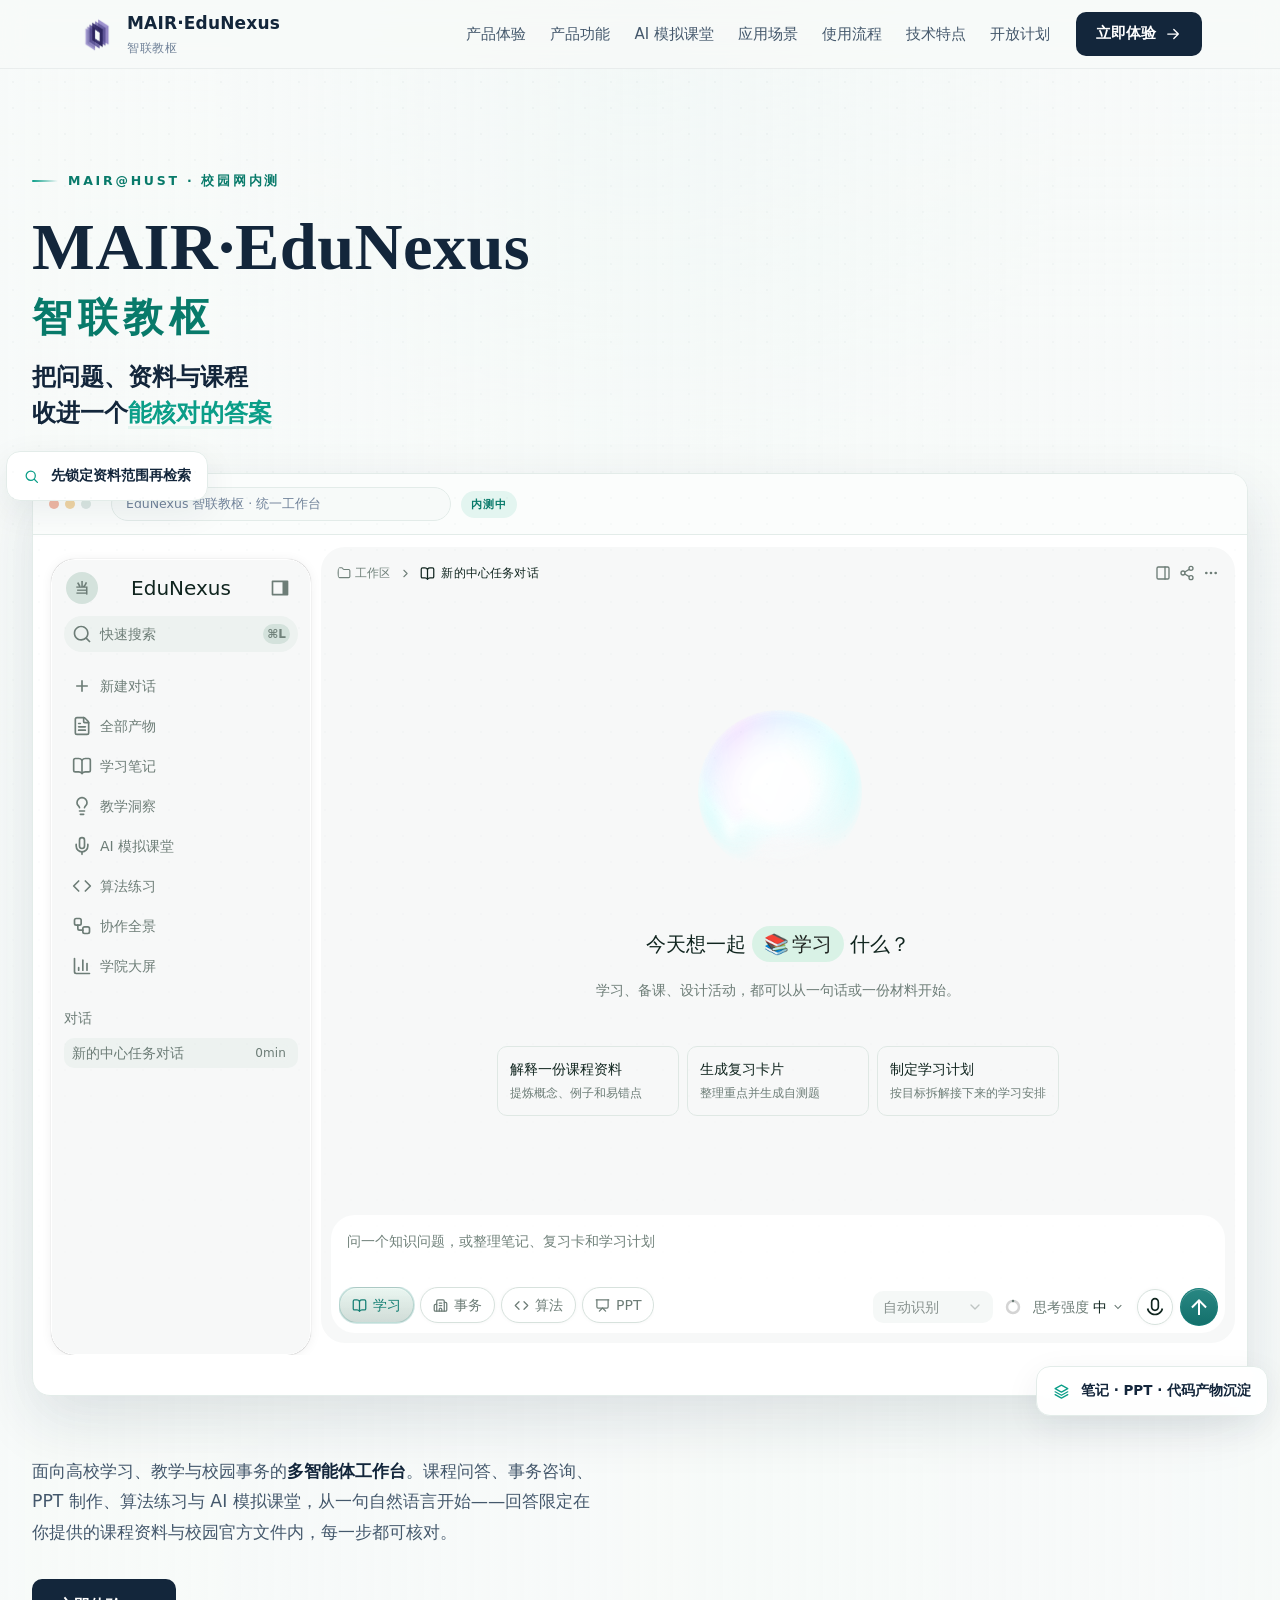
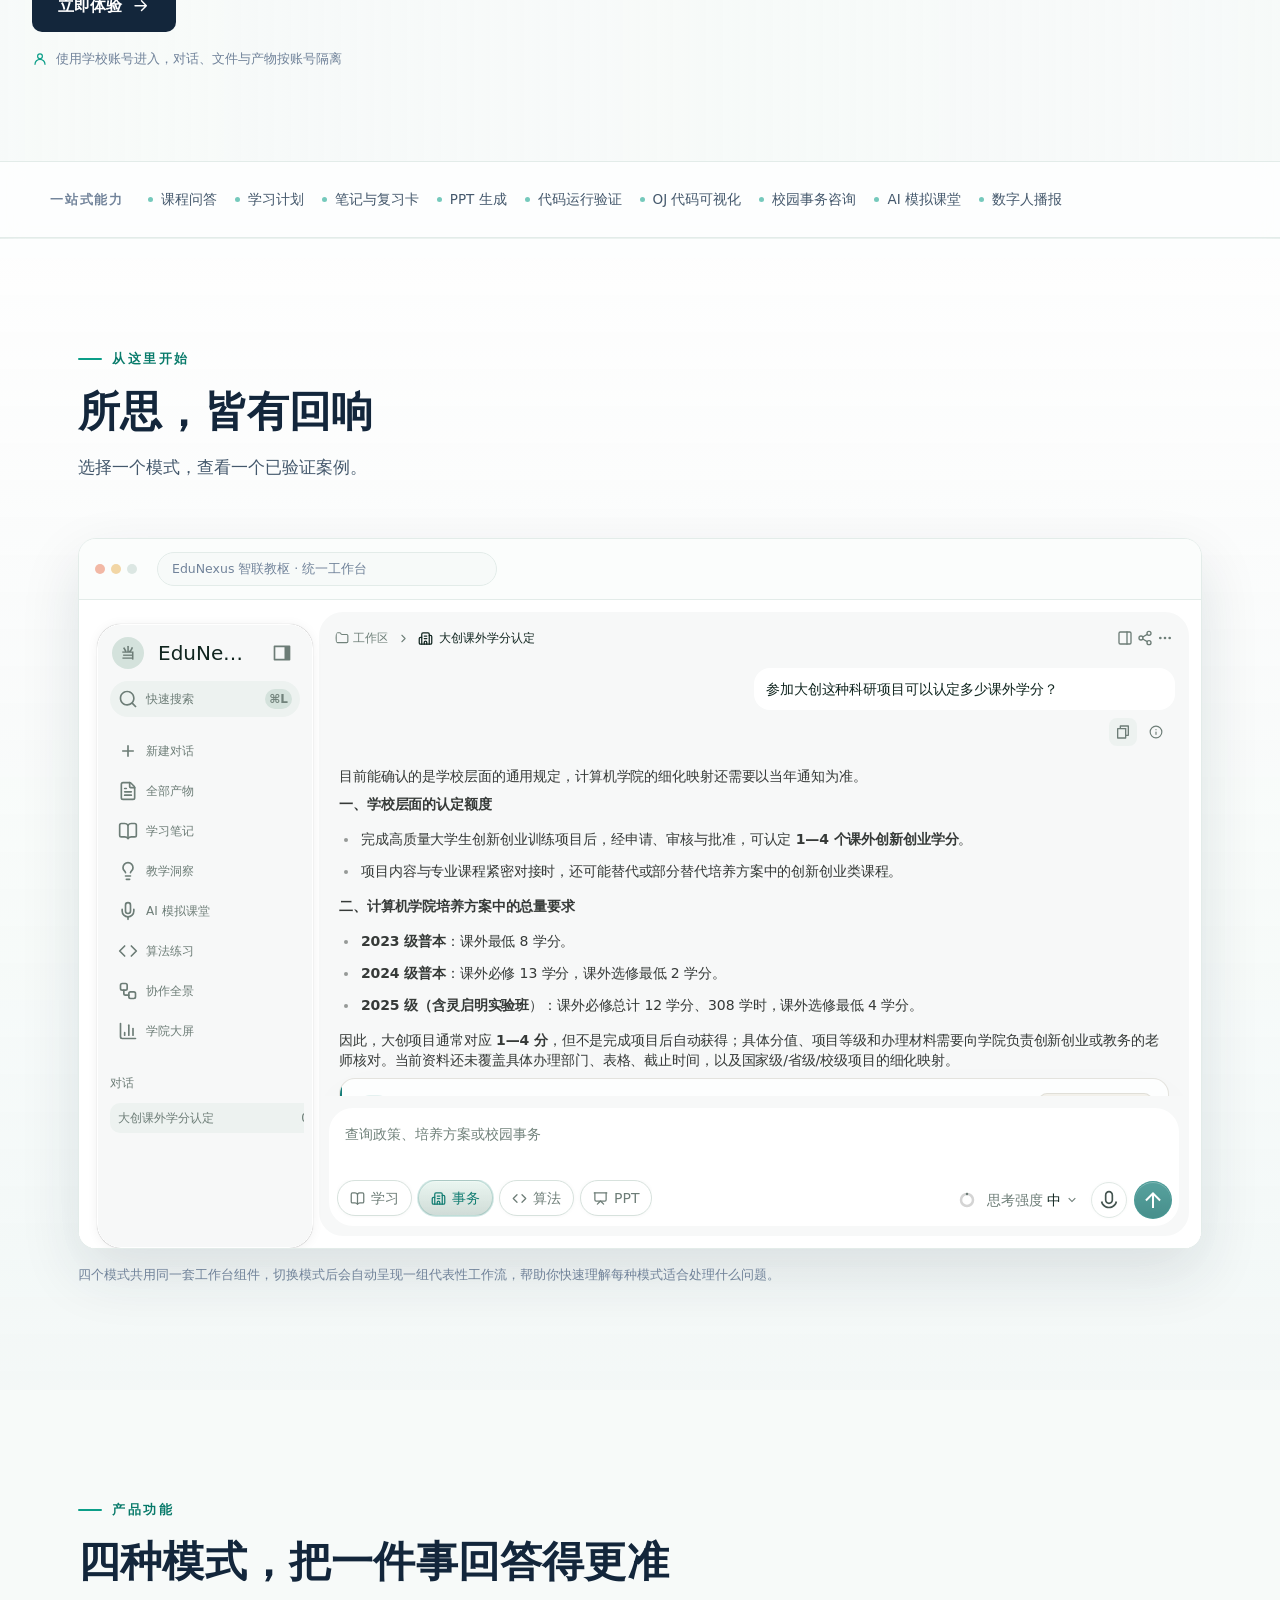
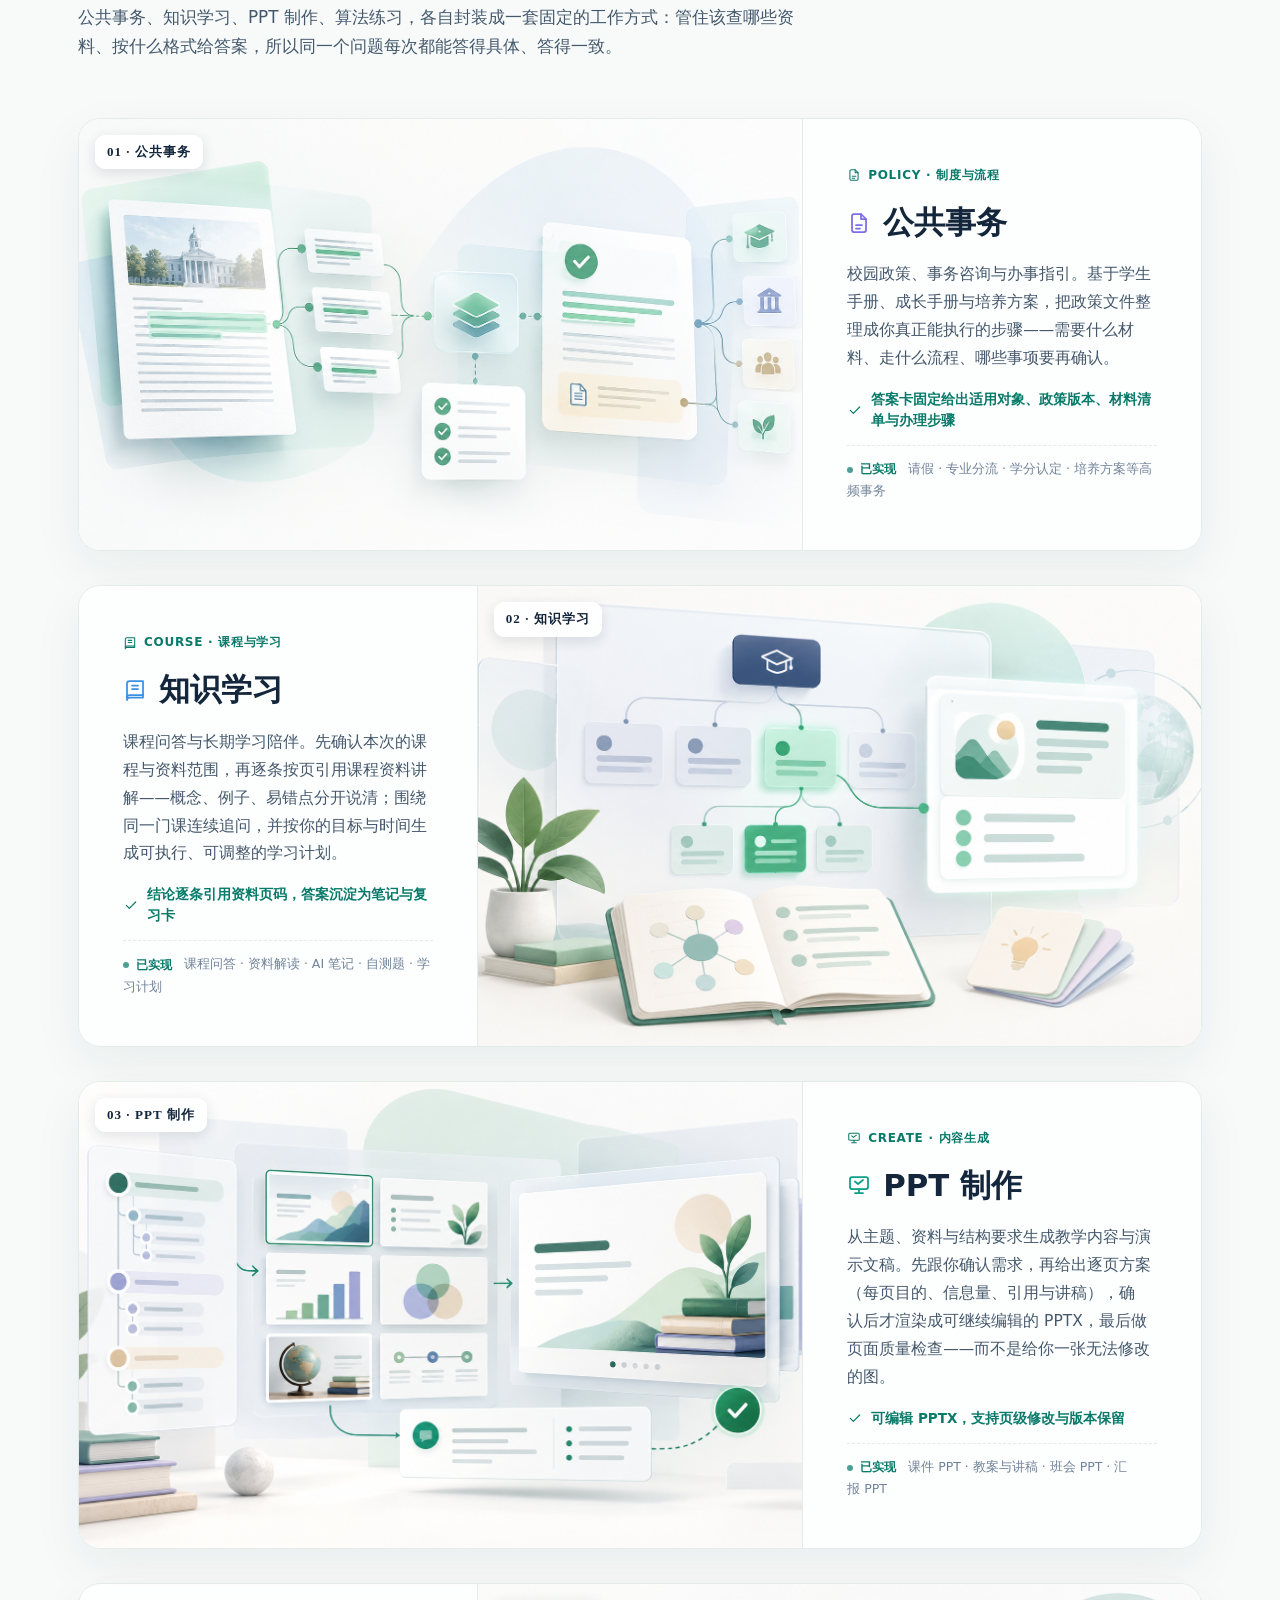
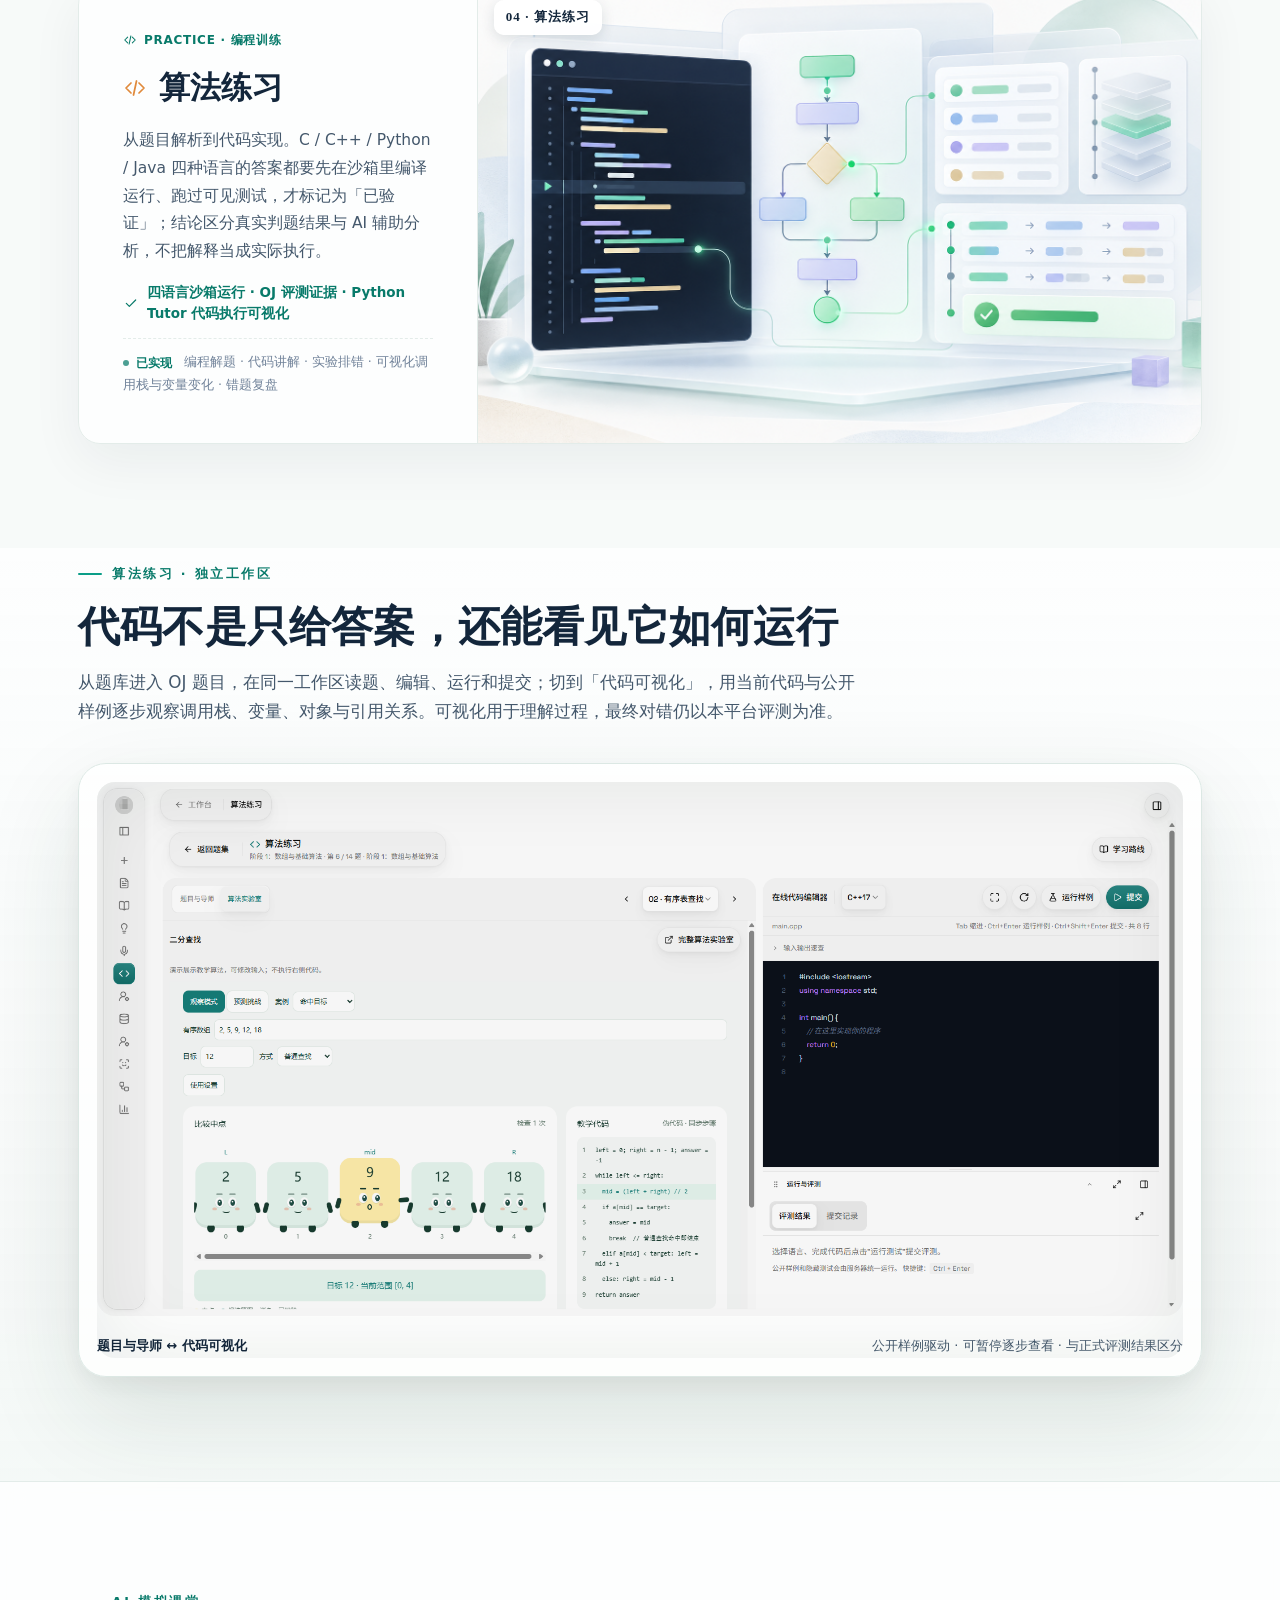
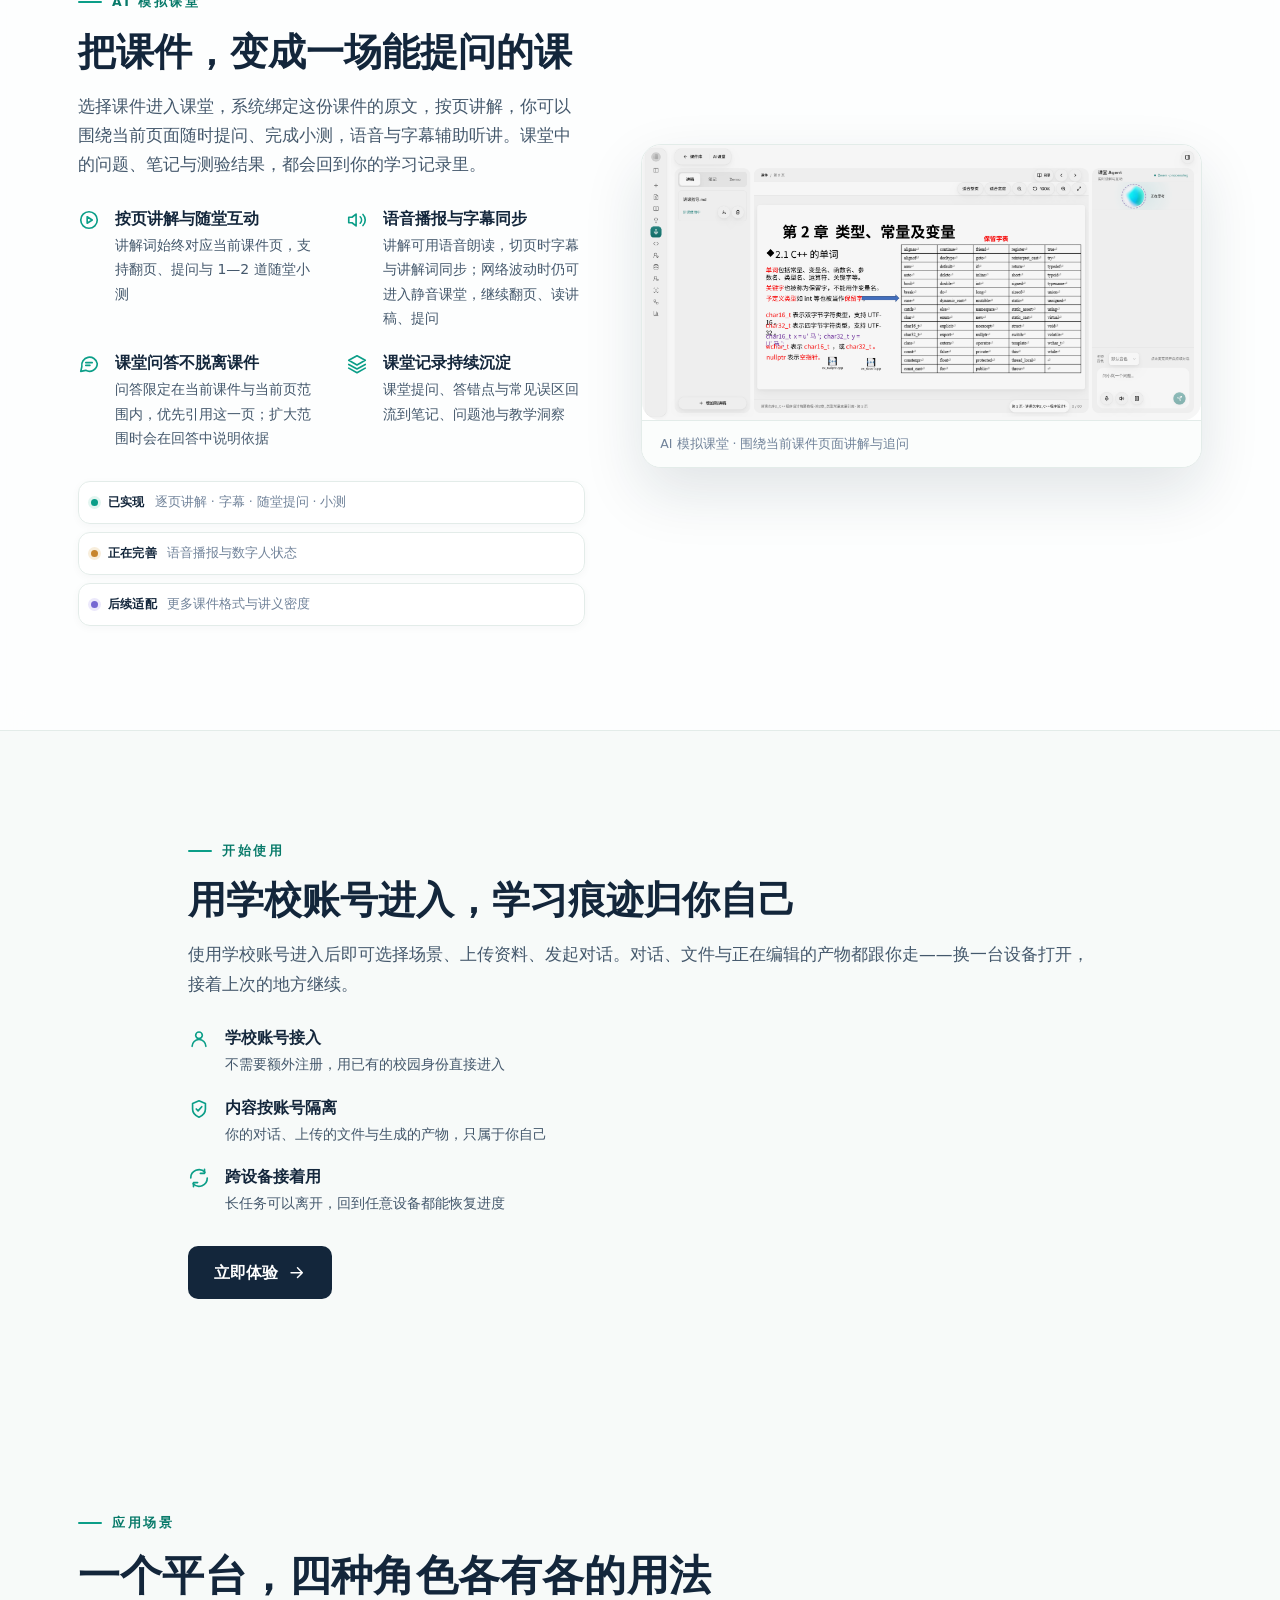
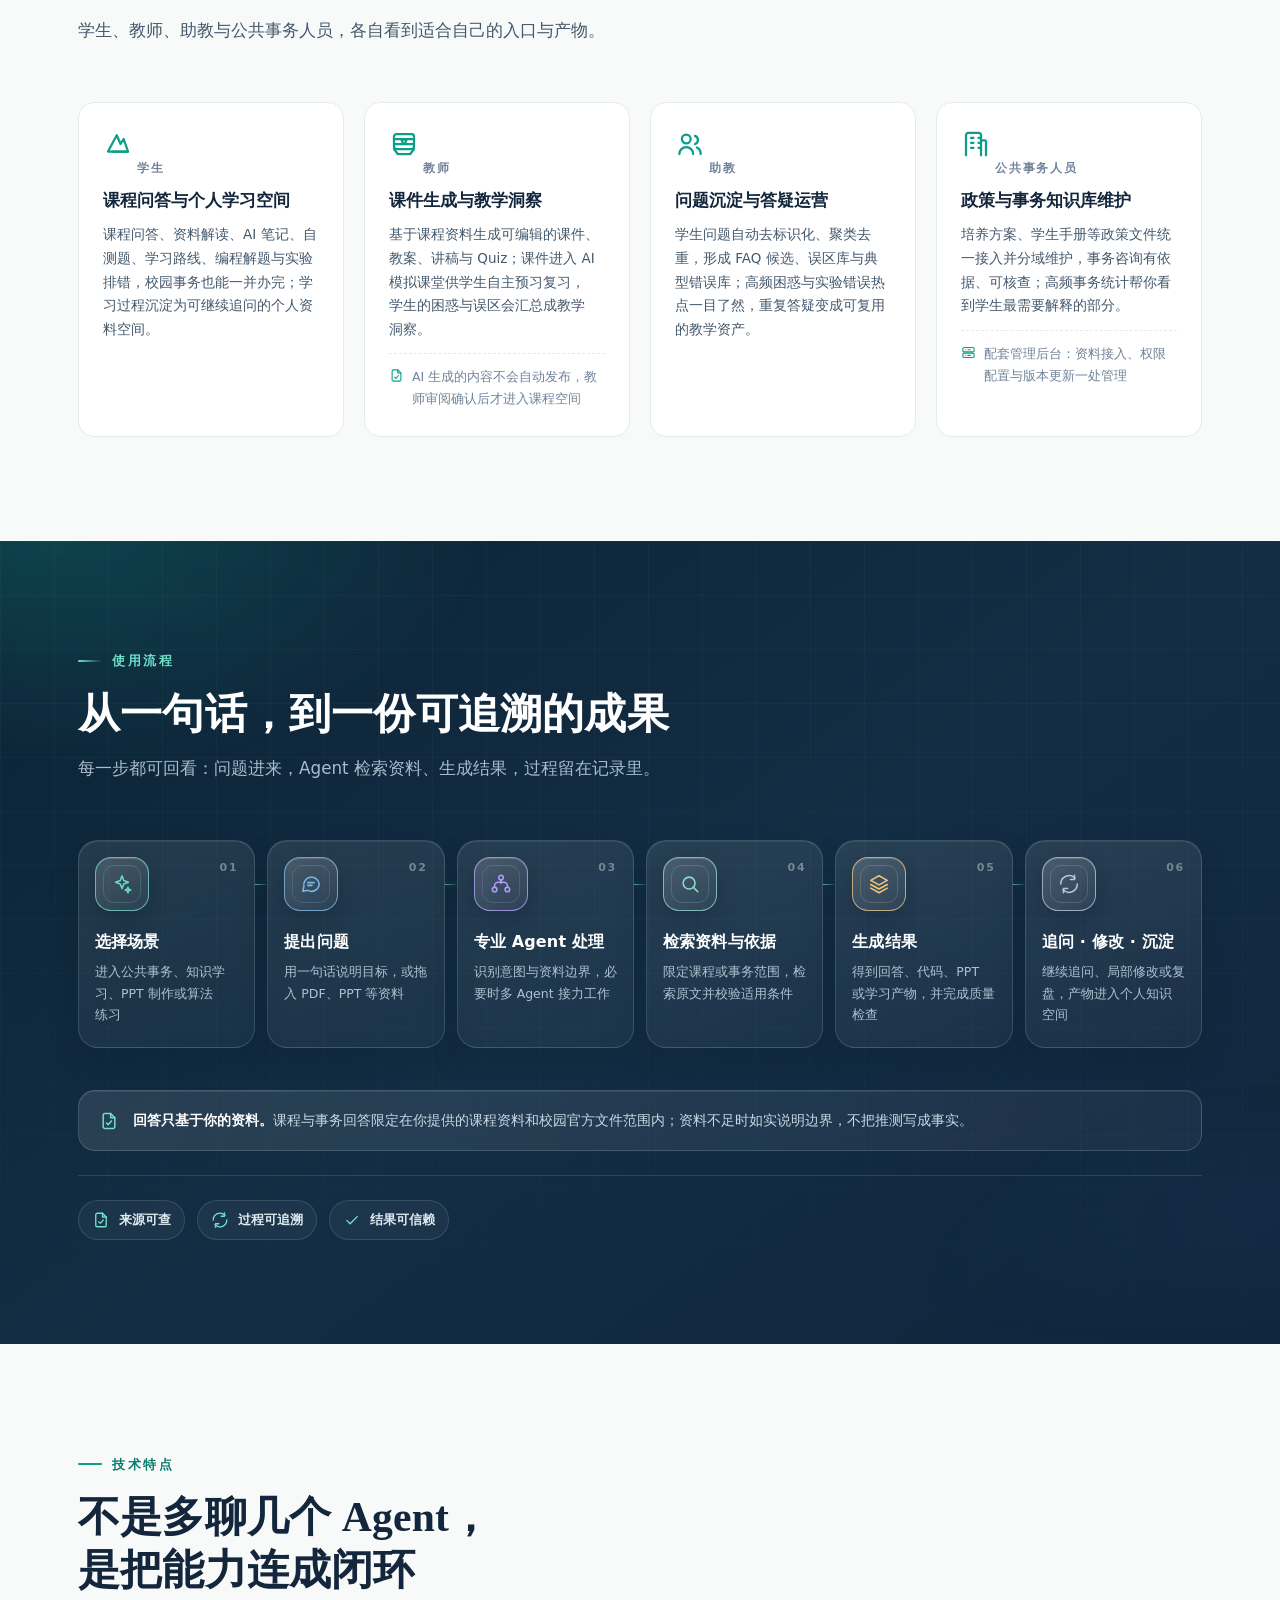
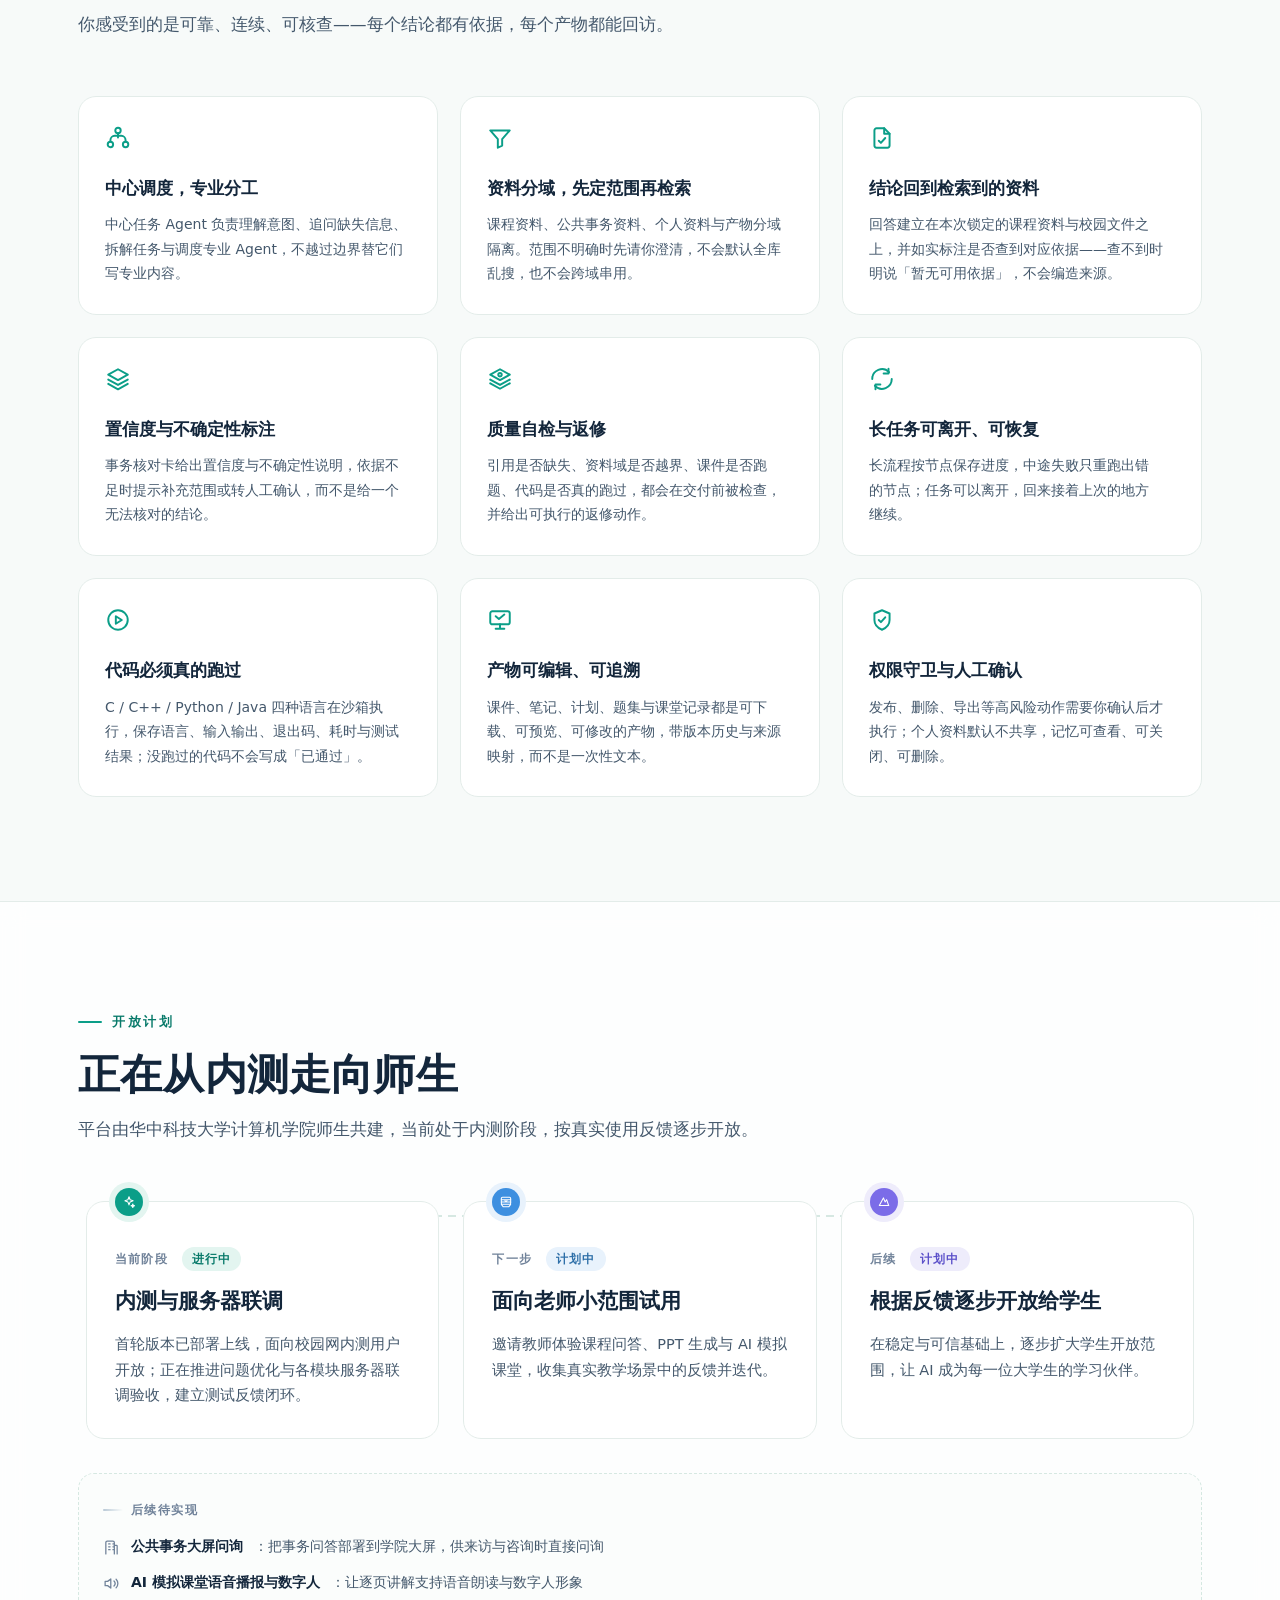
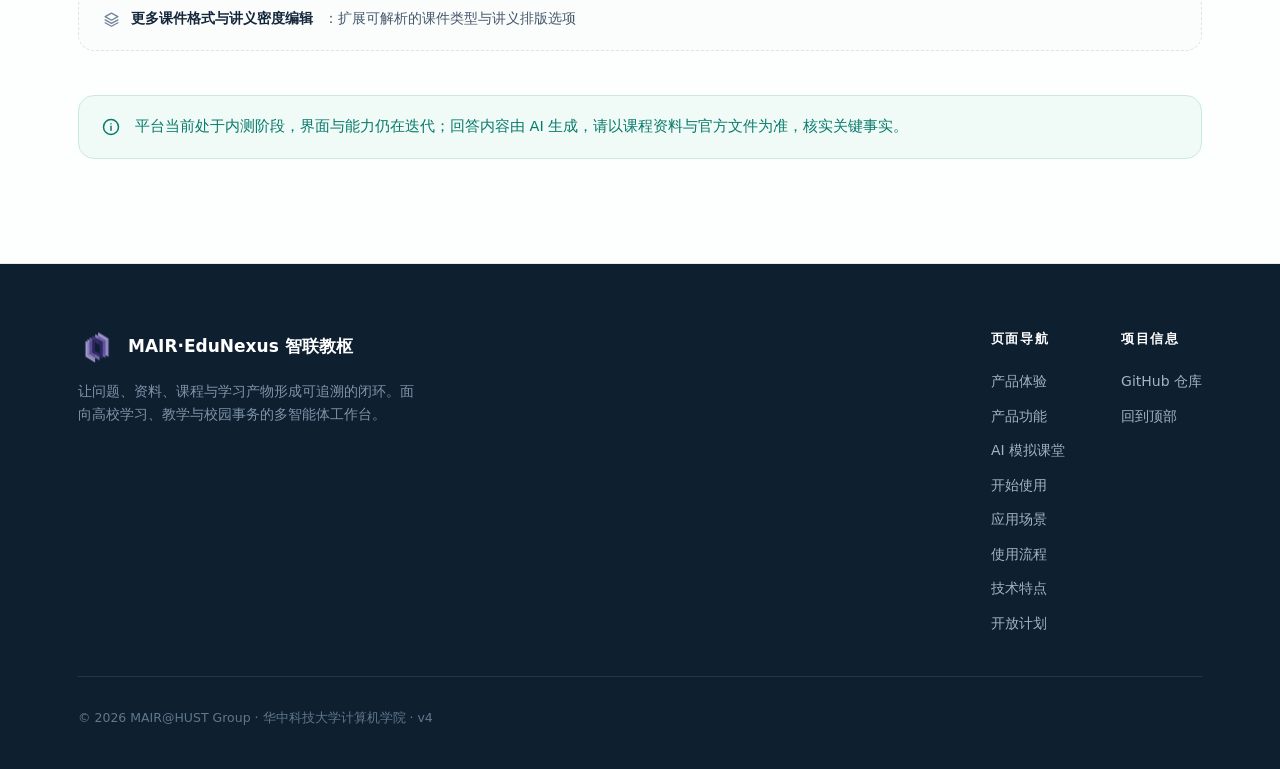
==== commit 40654bab: "fix: restore navigation stacking context" ====
--- a/index.html
+++ b/index.html
@@ -47,7 +47,7 @@
 body{font-family:var(--font-body);color:var(--ink)!important;background-color:var(--paper)!important;background-image:none!important;line-height:1.75;font-weight:400;-webkit-font-smoothing:antialiased;text-rendering:optimizeLegibility;position:relative;isolation:isolate;overflow-x:hidden}
 body::before{content:"";position:fixed;inset:0;z-index:1;pointer-events:none;background:linear-gradient(180deg,rgba(247,250,249,.62) 0%,rgba(247,250,249,.48) 43%,rgba(247,250,249,.80) 100%),radial-gradient(circle at 50% 10%,rgba(11,158,136,.10),transparent 42%)}
 .site-bg-video{position:fixed;inset:0;width:100%;height:100%;object-fit:cover;z-index:0;pointer-events:none;opacity:.5;filter:saturate(.78) contrast(.9) brightness(1.06);transform:translateZ(0)}
-body> :not(.site-bg-video):not(.demo-preview-modal){position:relative;z-index:2}
+body> :not(.site-bg-video):not(.demo-preview-modal):not(.nav){position:relative;z-index:2}
 img{display:block;max-width:100%}
 a{color:inherit;text-decoration:none}
 section{scroll-margin-top:84px}
@@ -56,7 +56,7 @@
 .sr-only{position:absolute;width:1px;height:1px;padding:0;margin:-1px;overflow:hidden;clip:rect(0 0 0 0);white-space:nowrap;border:0}
 
 /* ============ 顶部导航 ============ */
-.nav{position:sticky;top:0;z-index:50;background:rgba(247,250,249,.88);backdrop-filter:blur(12px);-webkit-backdrop-filter:blur(12px);border-bottom:1px solid rgba(19,38,59,.06)}
+.nav{position:sticky;top:0;z-index:50;isolation:isolate;background:rgba(247,250,249,.88);backdrop-filter:blur(12px);-webkit-backdrop-filter:blur(12px);border-bottom:1px solid rgba(19,38,59,.06)}
 .nav-inner{display:flex;align-items:center;gap:26px;height:68px}
 .brand{display:flex;align-items:center;gap:11px;font-weight:700;font-size:17px;letter-spacing:.01em}
 .brand-mark{width:34px;height:34px;border-radius:10px;background:linear-gradient(135deg,#12B49C,#0B9E88);display:grid;place-items:center;color:#fff;flex:none;box-shadow:0 6px 16px rgba(11,158,136,.35)}
